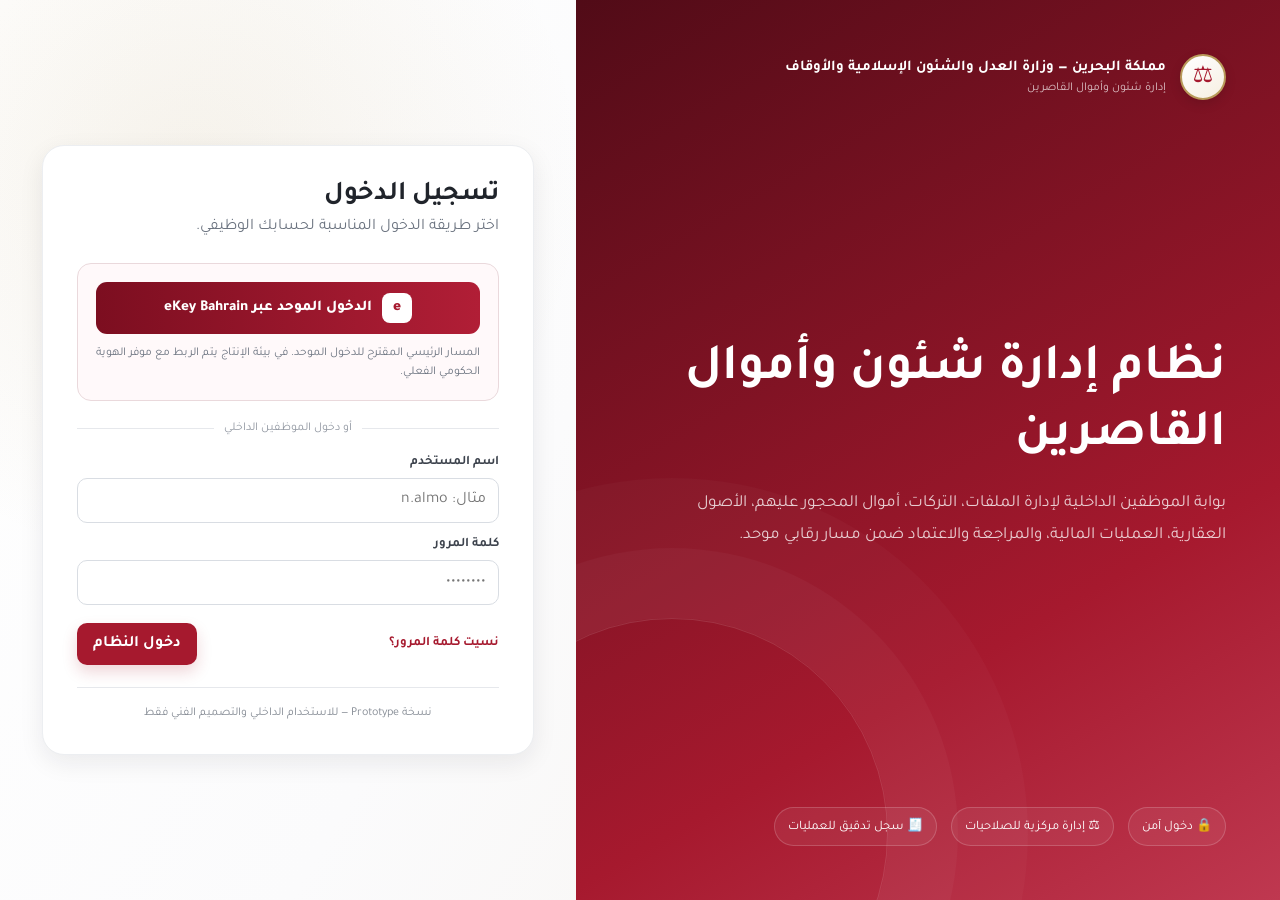
==== login.html @ f6e98ae0 "Add files via upload" ====
<!doctype html>
<html lang="ar" dir="rtl">
<head>
  <meta charset="utf-8" />
  <meta name="viewport" content="width=device-width,initial-scale=1" />
  <title>تسجيل الدخول | إدارة شئون وأموال القاصرين</title>
  <link rel="stylesheet" href="styles.css" />
</head>
<body>
  <main class="login-page">
    <section class="login-visual" aria-label="هوية النظام">
      <div class="login-brand">
        <div class="brand-mark" aria-label="موضع الشعار الرسمي"></div>
        <div class="brand-text">
          <strong>مملكة البحرين — وزارة العدل والشئون الإسلامية والأوقاف</strong>
          <span>إدارة شئون وأموال القاصرين</span>
        </div>
      </div>

      <div class="login-hero">
        <h1>نظام إدارة شئون وأموال القاصرين</h1>
        <p>بوابة الموظفين الداخلية لإدارة الملفات، التركات، أموال المحجور عليهم، الأصول العقارية، العمليات المالية، والمراجعة والاعتماد ضمن مسار رقابي موحد.</p>
      </div>

      <div class="login-meta">
        <span>🔒 دخول آمن</span>
        <span>⚖ إدارة مركزية للصلاحيات</span>
        <span>🧾 سجل تدقيق للعمليات</span>
      </div>
    </section>

    <section class="login-panel-wrap">
      <div class="login-panel">
        <h2>تسجيل الدخول</h2>
        <p>اختر طريقة الدخول المناسبة لحسابك الوظيفي.</p>

        <div class="ekey-box">
          <button id="ekeyBtn" class="ekey-btn" type="button">
            <span class="ekey-badge">e</span>
            الدخول الموحد عبر eKey Bahrain
          </button>
          <div class="helper">المسار الرئيسي المقترح للدخول الموحد. في بيئة الإنتاج يتم الربط مع موفر الهوية الحكومي الفعلي.</div>
        </div>

        <div class="divider">أو دخول الموظفين الداخلي</div>

        <form id="staffLogin" class="login-form">
          <div class="form-field">
            <label for="username">اسم المستخدم</label>
            <input id="username" autocomplete="username" placeholder="مثال: n.almo" />
          </div>
          <div class="form-field">
            <label for="password">كلمة المرور</label>
            <input id="password" type="password" autocomplete="current-password" placeholder="••••••••" />
          </div>
          <div class="login-actions">
            <a href="#" onclick="toast('سيتم ربط استعادة كلمة المرور لاحقًا'); return false;">نسيت كلمة المرور؟</a>
            <button class="btn btn-primary" type="submit">دخول النظام</button>
          </div>
        </form>

        <div class="login-footer">نسخة Prototype — للاستخدام الداخلي والتصميم الفني فقط</div>
      </div>
    </section>
  </main>
  <div id="toast" class="toast"></div>
  <script src="app.js"></script>
</body>
</html>
---- styles.css ----
@import url('https://fonts.googleapis.com/css2?family=Tajawal:wght@400;500;600;700;800&display=swap');

:root {
  --bh-maroon: #A6192E;
  --bh-maroon-dark: #6f1020;
  --bh-maroon-deeper: #510b17;
  --gold: #b89a5a;
  --gold-soft: #e8ddc3;
  --ink: #20242b;
  --muted: #6c7480;
  --line: #e6e8ec;
  --surface: #ffffff;
  --surface-soft: #f6f7f9;
  --surface-warm: #fbf9f5;
  --success: #2f7d53;
  --warning: #a16a10;
  --danger: #b52b3f;
  --info: #315f86;
  --sidebar-w: 282px;
  --sidebar-collapsed-w: 82px;
  --header-h: 72px;
  --shadow: 0 8px 24px rgba(28, 30, 35, 0.08);
  --radius: 14px;
}

* { box-sizing: border-box; }
html { scroll-behavior: smooth; }
body {
  margin: 0;
  font-family: 'Tajawal', system-ui, sans-serif;
  color: var(--ink);
  background: var(--surface-soft);
  direction: rtl;
}
button, input, select, textarea { font: inherit; }
a { color: inherit; text-decoration: none; }

/* Shared branding */
.brand-mark {
  width: 46px;
  height: 46px;
  border-radius: 50%;
  background: linear-gradient(145deg, #fff 0%, #f6efe2 100%);
  border: 2px solid var(--gold);
  display: grid;
  place-items: center;
  color: var(--bh-maroon);
  font-weight: 800;
  box-shadow: 0 4px 12px rgba(0,0,0,.12);
  flex: 0 0 auto;
}
.brand-mark::before { content: '⚖'; font-size: 23px; }
.brand-text strong { display:block; font-size: 15px; line-height:1.25; }
.brand-text span { display:block; font-size: 12px; color: var(--muted); margin-top: 3px; }

.btn {
  border: 0;
  min-height: 42px;
  padding: 0 16px;
  border-radius: 10px;
  cursor: pointer;
  display: inline-flex;
  align-items: center;
  justify-content: center;
  gap: 8px;
  transition: .2s ease;
  font-weight: 700;
}
.btn:hover { transform: translateY(-1px); }
.btn-primary { color:#fff; background: var(--bh-maroon); box-shadow: 0 7px 15px rgba(166,25,46,.18); }
.btn-primary:hover { background: var(--bh-maroon-dark); }
.btn-secondary { background:#fff; border:1px solid var(--line); color:var(--ink); }
.btn-ghost { background:transparent; color:var(--muted); }
.btn-gold { background: var(--gold); color:#fff; }

.form-field { display:flex; flex-direction:column; gap:7px; }
.form-field label { font-size:13px; color:#3d434d; font-weight:700; }
.form-field input,
.form-field select {
  height: 45px;
  border:1px solid #d9dde3;
  border-radius: 10px;
  padding: 0 12px;
  outline:none;
  background:#fff;
  transition:.2s;
}
.form-field input:focus,
.form-field select:focus { border-color: var(--bh-maroon); box-shadow: 0 0 0 3px rgba(166,25,46,.08); }

/* Login */
.login-page {
  min-height: 100vh;
  background:
    radial-gradient(circle at 15% 20%, rgba(184,154,90,.12), transparent 30%),
    linear-gradient(120deg, #fff 0%, #fbfbfc 45%, #f5f1ec 100%);
  display:grid;
  grid-template-columns: minmax(0, 1.1fr) minmax(360px, 0.9fr);
}
.login-visual {
  position:relative;
  padding: 54px;
  display:flex;
  flex-direction:column;
  justify-content:space-between;
  overflow:hidden;
  background: linear-gradient(150deg, var(--bh-maroon-deeper), var(--bh-maroon) 68%, #bf3850);
  color:#fff;
}
.login-visual::after {
  content:'';
  position:absolute;
  width:430px; height:430px; border:1px solid rgba(255,255,255,.12); border-radius:50%;
  left:-120px; bottom:-150px; box-shadow: 0 0 0 70px rgba(255,255,255,.03), 0 0 0 140px rgba(255,255,255,.025);
}
.login-brand { display:flex; gap:14px; align-items:center; z-index:1; }
.login-brand .brand-text span { color:rgba(255,255,255,.72); }
.login-hero { max-width:680px; z-index:1; }
.login-hero h1 { font-size: clamp(32px, 4vw, 54px); margin:0 0 16px; line-height:1.3; }
.login-hero p { color:rgba(255,255,255,.78); font-size:17px; line-height:1.9; max-width:590px; }
.login-meta { display:flex; gap:14px; flex-wrap:wrap; z-index:1; }
.login-meta span { border:1px solid rgba(255,255,255,.18); background:rgba(255,255,255,.06); border-radius:999px; padding:9px 13px; font-size:13px; }
.login-panel-wrap { display:grid; place-items:center; padding:42px; }
.login-panel { width:min(100%, 510px); background:#fff; border:1px solid #eceef1; box-shadow:var(--shadow); border-radius:22px; padding:34px; }
.login-panel h2 { margin:0 0 6px; font-size:27px; }
.login-panel > p { color:var(--muted); margin:0 0 26px; }
.ekey-box { border:1px solid #ead9dc; background:#fff9fa; border-radius:14px; padding:18px; margin-bottom:18px; }
.ekey-btn { width:100%; min-height:52px; font-size:15px; background:linear-gradient(90deg, #7c0e20, #b11e36); color:#fff; border:0; border-radius:11px; font-weight:800; cursor:pointer; display:flex; align-items:center; justify-content:center; gap:10px; }
.ekey-badge { width:30px; height:30px; border-radius:8px; background:#fff; color:var(--bh-maroon); display:grid; place-items:center; font-weight:900; }
.helper { color:var(--muted); font-size:12px; margin-top:10px; line-height:1.6; }
.divider { display:flex; align-items:center; gap:10px; color:#9298a2; font-size:12px; margin:20px 0; }
.divider::before,.divider::after { content:''; height:1px; background:var(--line); flex:1; }
.login-form { display:grid; gap:14px; }
.login-actions { display:flex; justify-content:space-between; align-items:center; gap:12px; margin-top:4px; }
.login-actions a { color:var(--bh-maroon); font-size:13px; font-weight:700; }
.login-footer { margin-top:22px; padding-top:18px; border-top:1px solid var(--line); color:#858b94; font-size:12px; text-align:center; }

/* App shell */
.app-shell { min-height:100vh; }
.app-header {
  position:fixed; inset:0 0 auto 0; height:var(--header-h); z-index:40;
  background:#fff; border-bottom:1px solid var(--line); display:flex; align-items:center; justify-content:space-between; padding:0 20px;
}
.header-section { display:flex; align-items:center; gap:14px; min-width:0; }
.header-brand { display:flex; align-items:center; gap:12px; min-width:0; }
.header-brand strong { font-size:15px; display:block; white-space:nowrap; overflow:hidden; text-overflow:ellipsis; }
.header-brand small { color:var(--muted); }
.icon-btn { width:42px; height:42px; border-radius:10px; border:1px solid var(--line); background:#fff; cursor:pointer; position:relative; }
.badge-dot { position:absolute; top:7px; left:7px; width:8px; height:8px; border-radius:50%; background:var(--bh-maroon); border:2px solid #fff; }
.user-chip { display:flex; align-items:center; gap:10px; padding:5px 9px 5px 12px; border:1px solid var(--line); border-radius:12px; }
.avatar { width:35px; height:35px; border-radius:10px; background:#f3e7e9; color:var(--bh-maroon); display:grid; place-items:center; font-weight:800; }
.user-chip strong { font-size:13px; display:block; }
.user-chip small { font-size:11px; color:var(--muted); }

.sidebar {
  position:fixed; top:var(--header-h); right:0; bottom:0; width:var(--sidebar-w); background:linear-gradient(180deg, #721020, #590b17); color:#fff; z-index:35; overflow:auto; transition:.25s ease;
}
.sidebar.collapsed { width:var(--sidebar-collapsed-w); }
.nav-section-title { padding:17px 18px 8px; font-size:11px; color:rgba(255,255,255,.55); }
.nav-tree { padding:8px; display:grid; gap:4px; }
.nav-item,
.nav-parent { width:100%; border:0; background:transparent; color:rgba(255,255,255,.82); border-radius:10px; min-height:44px; padding:0 12px; display:flex; align-items:center; gap:10px; cursor:pointer; text-align:right; }
.nav-item:hover,.nav-parent:hover,.nav-item.active { background:rgba(255,255,255,.10); color:#fff; }
.nav-icon { width:26px; text-align:center; flex:0 0 auto; }
.nav-label { flex:1; white-space:nowrap; }
.nav-caret { font-size:11px; opacity:.7; }
.nav-children { display:none; padding-right:18px; }
.nav-group.open .nav-children { display:grid; gap:3px; }
.nav-child { font-size:13px; min-height:39px; }
.sidebar.collapsed .nav-label,
.sidebar.collapsed .nav-caret,
.sidebar.collapsed .nav-section-title,
.sidebar.collapsed .nav-children { display:none !important; }
.sidebar.collapsed .nav-item,
.sidebar.collapsed .nav-parent { justify-content:center; padding:0; }

.main { margin-right:var(--sidebar-w); padding-top:var(--header-h); transition:.25s ease; min-height:100vh; }
.main.expanded { margin-right:var(--sidebar-collapsed-w); }
.breadcrumb-bar { height:52px; background:#fff; border-bottom:1px solid var(--line); display:flex; align-items:center; padding:0 24px; color:var(--muted); font-size:13px; gap:7px; }
.content { padding:22px; }
.page-heading { display:flex; justify-content:space-between; gap:18px; align-items:flex-start; margin-bottom:18px; }
.page-heading h1 { margin:0 0 5px; font-size:27px; }
.page-heading p { margin:0; color:var(--muted); }
.actions { display:flex; flex-wrap:wrap; gap:8px; }

.kpi-grid { display:grid; grid-template-columns:repeat(4, minmax(0, 1fr)); gap:14px; margin-bottom:18px; }
.kpi-card { background:#fff; border:1px solid var(--line); border-radius:var(--radius); padding:17px; box-shadow:0 2px 7px rgba(0,0,0,.025); position:relative; overflow:hidden; }
.kpi-card::before { content:''; position:absolute; top:0; right:0; width:5px; height:100%; background:var(--bh-maroon); }
.kpi-card.gold::before { background:var(--gold); }
.kpi-card.green::before { background:var(--success); }
.kpi-card.blue::before { background:var(--info); }
.kpi-top { display:flex; align-items:center; justify-content:space-between; gap:8px; }
.kpi-label { color:var(--muted); font-size:13px; font-weight:700; }
.kpi-icon { width:38px; height:38px; border-radius:10px; background:#f7ecee; display:grid; place-items:center; }
.kpi-value { font-size:31px; font-weight:800; margin:12px 0 4px; }
.kpi-foot { font-size:12px; color:var(--muted); }

.layout-grid { display:grid; grid-template-columns:minmax(0, 1.6fr) minmax(300px, .7fr); gap:16px; }
.region { background:#fff; border:1px solid var(--line); border-radius:var(--radius); overflow:hidden; box-shadow:0 2px 8px rgba(0,0,0,.025); }
.region-header { min-height:54px; padding:0 16px; display:flex; align-items:center; justify-content:space-between; gap:12px; border-bottom:1px solid var(--line); }
.region-header h2 { font-size:16px; margin:0; }
.region-body { padding:16px; }
.toolbar { display:flex; gap:8px; flex-wrap:wrap; }
.search { min-width:220px; height:39px; border:1px solid var(--line); border-radius:9px; padding:0 12px; }
.table-wrap { overflow:auto; }
table { width:100%; border-collapse:collapse; min-width:760px; }
th,td { padding:12px 10px; border-bottom:1px solid #eff0f2; text-align:right; font-size:13px; white-space:nowrap; }
th { background:#fafafa; color:#5f6670; font-size:12px; }
tr:hover td { background:#fffafb; }
.status { display:inline-flex; align-items:center; padding:5px 9px; border-radius:999px; font-size:11px; font-weight:700; }
.status.review { background:#fff1d6; color:#8a5b08; }
.status.active { background:#e9f6ef; color:#246541; }
.status.new { background:#eef3fa; color:#315f86; }
.status.closed { background:#f2f3f5; color:#686f79; }
.amount { font-weight:700; }

.activity-list { display:grid; gap:11px; }
.activity { display:grid; grid-template-columns:36px 1fr; gap:10px; align-items:start; padding-bottom:11px; border-bottom:1px solid #f0f1f2; }
.activity:last-child { border-bottom:0; }
.activity-icon { width:36px; height:36px; border-radius:10px; background:#f7ecee; color:var(--bh-maroon); display:grid; place-items:center; }
.activity strong { font-size:13px; display:block; margin-bottom:3px; }
.activity p { margin:0; color:var(--muted); font-size:12px; line-height:1.6; }

.tabs { display:flex; gap:6px; padding:0 0 14px; border-bottom:1px solid var(--line); overflow:auto; }
.tab-btn { border:0; background:transparent; padding:9px 13px; border-radius:9px; cursor:pointer; white-space:nowrap; color:var(--muted); font-weight:700; }
.tab-btn.active { background:#f7ecee; color:var(--bh-maroon); }
.tab-panel { display:none; padding-top:16px; }
.tab-panel.active { display:block; }
.placeholder-grid { display:grid; grid-template-columns:repeat(3,minmax(0,1fr)); gap:12px; }
.placeholder-card { min-height:110px; border:1px dashed #d8dbe0; border-radius:12px; padding:14px; background:#fcfcfd; }
.placeholder-card strong { display:block; margin-bottom:6px; }
.placeholder-card span { color:var(--muted); font-size:12px; }

.toast { position:fixed; left:24px; bottom:24px; background:#20242b; color:#fff; padding:12px 15px; border-radius:10px; box-shadow:var(--shadow); opacity:0; pointer-events:none; transform:translateY(10px); transition:.25s; z-index:99; font-size:13px; }
.toast.show { opacity:1; transform:translateY(0); }

@media (max-width: 1100px) {
  .kpi-grid { grid-template-columns:repeat(2,1fr); }
  .layout-grid { grid-template-columns:1fr; }
  .placeholder-grid { grid-template-columns:repeat(2,1fr); }
}
@media (max-width: 820px) {
  .login-page { grid-template-columns:1fr; }
  .login-visual { min-height:320px; padding:34px 24px; }
  .login-panel-wrap { padding:22px; }
  .sidebar { transform:translateX(100%); width:min(86vw, 300px); }
  .sidebar.mobile-open { transform:translateX(0); }
  .sidebar.collapsed { width:min(86vw, 300px); }
  .sidebar.collapsed .nav-label,.sidebar.collapsed .nav-caret,.sidebar.collapsed .nav-section-title { display:block !important; }
  .main,.main.expanded { margin-right:0; }
  .header-brand small,.user-chip div { display:none; }
  .content { padding:16px; }
  .page-heading { flex-direction:column; }
}
@media (max-width: 560px) {
  .kpi-grid { grid-template-columns:1fr; }
  .placeholder-grid { grid-template-columns:1fr; }
  .login-panel { padding:24px 18px; }
  .login-visual { min-height:280px; }
  .login-hero p { font-size:14px; }
  .app-header { padding:0 10px; }
  .header-brand strong { max-width:170px; }
  .breadcrumb-bar { padding:0 14px; overflow:auto; white-space:nowrap; }
}

/* Wizard & case detail prototype */
.modal-shell{position:fixed;inset:0;background:rgba(21,24,29,.5);z-index:120;display:none;align-items:center;justify-content:center;padding:18px;backdrop-filter:blur(3px)}
.modal-shell.open{display:flex}.modal-card{background:#fff;border-radius:18px;box-shadow:0 24px 70px rgba(0,0,0,.22);width:min(1180px,96vw);max-height:94vh;overflow:auto;border:1px solid #e5e7ea}.wizard-card{width:min(1050px,96vw)}
.modal-header{position:sticky;top:0;z-index:4;background:#fff;display:flex;justify-content:space-between;align-items:flex-start;gap:16px;padding:18px 22px;border-bottom:1px solid var(--line)}.modal-header h2{margin:3px 0 0;font-size:23px}.eyebrow{font-size:11px;font-weight:800;color:var(--bh-maroon);letter-spacing:.04em}.case-head{align-items:center}.case-meta{font-size:12px;color:var(--muted);margin-top:5px}
.wizard-steps{display:grid;grid-template-columns:repeat(5,1fr);gap:8px;padding:16px 22px;background:#fafafb;border-bottom:1px solid var(--line)}.wizard-step{border:0;background:transparent;color:#858b94;display:flex;align-items:center;gap:7px;justify-content:center;font-weight:700;cursor:pointer;padding:9px;border-radius:10px}.wizard-step span{width:25px;height:25px;border-radius:50%;display:grid;place-items:center;background:#e8eaed;font-size:11px}.wizard-step.active{color:var(--bh-maroon);background:#f8ecee}.wizard-step.active span,.wizard-step.done span{background:var(--bh-maroon);color:#fff}.wizard-step.done{color:#333}
.wizard-body{padding:22px}.wizard-panel{display:none}.wizard-panel.active{display:block}.section-title{margin-bottom:18px}.section-title h3{margin:0 0 4px}.section-title p{margin:0;color:var(--muted);font-size:13px}.form-grid{display:grid;grid-template-columns:repeat(2,minmax(0,1fr));gap:14px}.span-2{grid-column:span 2}.form-field textarea{min-height:88px;border:1px solid #d9dde3;border-radius:10px;padding:10px 12px;resize:vertical;font-family:inherit}.repeat-card{background:#fafafb;border:1px solid var(--line);padding:16px;border-radius:12px;margin-bottom:12px}.mini-list{display:grid;gap:8px;margin-top:12px}.mini-list>div{border:1px solid var(--line);border-radius:10px;padding:12px;background:#fff;display:flex;justify-content:space-between;gap:10px}.mini-list span{font-size:12px;color:var(--muted)}.asset-choice{display:grid;grid-template-columns:repeat(3,1fr);gap:10px}.asset-choice button{min-height:76px;border:1px solid var(--line);background:#fff;border-radius:12px;cursor:pointer;font-weight:700;font-family:inherit}.asset-choice button:hover{border-color:var(--bh-maroon);background:#fff8f9}.check-grid{display:grid;grid-template-columns:repeat(3,1fr);gap:10px}.check-grid label{padding:13px;border:1px solid var(--line);border-radius:10px;background:#fafafb}.top-gap{margin-top:18px}.review-grid{display:grid;grid-template-columns:repeat(4,1fr);gap:12px}.review-grid>div{padding:14px;background:#fafafb;border:1px solid var(--line);border-radius:12px}.review-grid span{display:block;color:var(--muted);font-size:11px;margin-bottom:5px}.notice-box{margin-top:16px;padding:14px;border-radius:10px;background:#fff7e7;border:1px solid #f0d8a7;color:#6f531d}.wizard-footer{position:sticky;bottom:0;background:#fff;border-top:1px solid var(--line);padding:14px 22px;display:flex;justify-content:space-between;z-index:4}.footer-actions{display:flex;gap:8px}.hidden{display:none!important}
.case-card{width:min(1280px,97vw)}.case-summary{display:grid;grid-template-columns:repeat(5,1fr);gap:10px;padding:16px 22px;background:#fafafb;border-bottom:1px solid var(--line)}.summary-item{background:#fff;border:1px solid var(--line);border-radius:11px;padding:12px}.summary-item span{font-size:11px;color:var(--muted);display:block}.summary-item strong{display:block;margin-top:5px}.case-tabs{padding:18px 22px 24px}.detail-grid{display:grid;grid-template-columns:repeat(3,1fr);gap:12px}.detail-card{border:1px solid var(--line);border-radius:12px;padding:15px;background:#fff}.detail-card h4{margin:0 0 11px;color:var(--bh-maroon)}.data-list{display:grid;gap:9px}.data-row{display:flex;justify-content:space-between;gap:15px;border-bottom:1px dashed #e5e7ea;padding-bottom:7px}.data-row:last-child{border:0}.data-row span{color:var(--muted);font-size:12px}.data-row strong{font-size:12px;text-align:left}.detail-table{width:100%;min-width:0}.detail-table th,.detail-table td{white-space:normal}.sticky-tabs{background:#fff;position:sticky;top:78px;z-index:3;padding-top:5px}.clickable-row{cursor:pointer}
@media(max-width:850px){.wizard-steps{grid-template-columns:1fr 1fr}.wizard-step{justify-content:flex-start}.form-grid,.detail-grid{grid-template-columns:1fr}.span-2{grid-column:auto}.asset-choice,.check-grid,.review-grid,.case-summary{grid-template-columns:repeat(2,1fr)}}
@media(max-width:520px){.asset-choice,.check-grid,.review-grid,.case-summary{grid-template-columns:1fr}.modal-shell{padding:0}.modal-card{width:100vw;max-height:100vh;border-radius:0}.wizard-footer{flex-direction:column;gap:8px}.footer-actions{justify-content:space-between}}
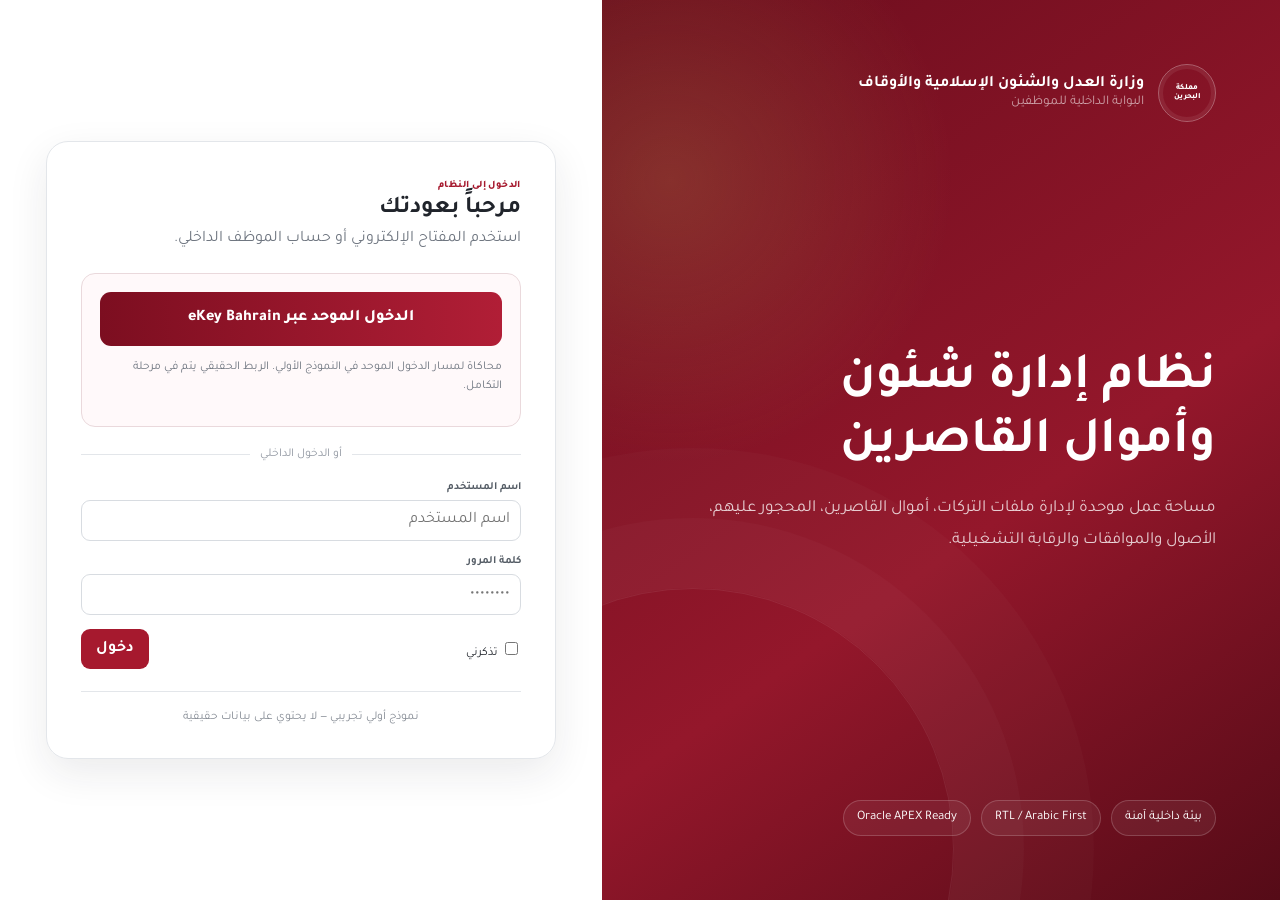
==== commit 75e395b2: "Add files via upload" ====
--- a/login.html
+++ b/login.html
@@ -1,69 +1,30 @@
 <!doctype html>
 <html lang="ar" dir="rtl">
 <head>
-  <meta charset="utf-8" />
-  <meta name="viewport" content="width=device-width,initial-scale=1" />
+  <meta charset="utf-8"><meta name="viewport" content="width=device-width,initial-scale=1">
   <title>تسجيل الدخول | إدارة شئون وأموال القاصرين</title>
-  <link rel="stylesheet" href="styles.css" />
+  <link rel="preconnect" href="https://fonts.googleapis.com"><link rel="preconnect" href="https://fonts.gstatic.com" crossorigin><link href="https://fonts.googleapis.com/css2?family=Tajawal:wght@400;500;600;700;800&display=swap" rel="stylesheet"><link rel="stylesheet" href="styles.css">
 </head>
 <body>
-  <main class="login-page">
-    <section class="login-visual" aria-label="هوية النظام">
-      <div class="login-brand">
-        <div class="brand-mark" aria-label="موضع الشعار الرسمي"></div>
-        <div class="brand-text">
-          <strong>مملكة البحرين — وزارة العدل والشئون الإسلامية والأوقاف</strong>
-          <span>إدارة شئون وأموال القاصرين</span>
-        </div>
-      </div>
-
-      <div class="login-hero">
-        <h1>نظام إدارة شئون وأموال القاصرين</h1>
-        <p>بوابة الموظفين الداخلية لإدارة الملفات، التركات، أموال المحجور عليهم، الأصول العقارية، العمليات المالية، والمراجعة والاعتماد ضمن مسار رقابي موحد.</p>
-      </div>
-
-      <div class="login-meta">
-        <span>🔒 دخول آمن</span>
-        <span>⚖ إدارة مركزية للصلاحيات</span>
-        <span>🧾 سجل تدقيق للعمليات</span>
-      </div>
-    </section>
-
-    <section class="login-panel-wrap">
-      <div class="login-panel">
-        <h2>تسجيل الدخول</h2>
-        <p>اختر طريقة الدخول المناسبة لحسابك الوظيفي.</p>
-
-        <div class="ekey-box">
-          <button id="ekeyBtn" class="ekey-btn" type="button">
-            <span class="ekey-badge">e</span>
-            الدخول الموحد عبر eKey Bahrain
-          </button>
-          <div class="helper">المسار الرئيسي المقترح للدخول الموحد. في بيئة الإنتاج يتم الربط مع موفر الهوية الحكومي الفعلي.</div>
-        </div>
-
-        <div class="divider">أو دخول الموظفين الداخلي</div>
-
-        <form id="staffLogin" class="login-form">
-          <div class="form-field">
-            <label for="username">اسم المستخدم</label>
-            <input id="username" autocomplete="username" placeholder="مثال: n.almo" />
-          </div>
-          <div class="form-field">
-            <label for="password">كلمة المرور</label>
-            <input id="password" type="password" autocomplete="current-password" placeholder="••••••••" />
-          </div>
-          <div class="login-actions">
-            <a href="#" onclick="toast('سيتم ربط استعادة كلمة المرور لاحقًا'); return false;">نسيت كلمة المرور؟</a>
-            <button class="btn btn-primary" type="submit">دخول النظام</button>
-          </div>
-        </form>
-
-        <div class="login-footer">نسخة Prototype — للاستخدام الداخلي والتصميم الفني فقط</div>
-      </div>
-    </section>
-  </main>
-  <div id="toast" class="toast"></div>
-  <script src="app.js"></script>
-</body>
-</html>
+<main class="login-page">
+  <section class="login-visual">
+    <div class="login-brand"><div class="brand-seal large"><span>مملكة<br>البحرين</span></div><div><strong>وزارة العدل والشئون الإسلامية والأوقاف</strong><small style="display:block;color:rgba(255,255,255,.6)">البوابة الداخلية للموظفين</small></div></div>
+    <div class="login-hero"><h1>نظام إدارة شئون<br>وأموال القاصرين</h1><p>مساحة عمل موحدة لإدارة ملفات التركات، أموال القاصرين، المحجور عليهم، الأصول والموافقات والرقابة التشغيلية.</p></div>
+    <div class="login-meta"><span>بيئة داخلية آمنة</span><span>RTL / Arabic First</span><span>Oracle APEX Ready</span></div>
+  </section>
+  <section class="login-panel-wrap">
+    <div class="login-panel">
+      <span class="eyebrow">الدخول إلى النظام</span><h2>مرحباً بعودتك</h2><p>استخدم المفتاح الإلكتروني أو حساب الموظف الداخلي.</p>
+      <div class="ekey-box"><button id="ekeyBtn" class="ekey-btn">الدخول الموحد عبر eKey Bahrain</button><p class="helper">محاكاة لمسار الدخول الموحد في النموذج الأولي. الربط الحقيقي يتم في مرحلة التكامل.</p></div>
+      <div class="divider">أو الدخول الداخلي</div>
+      <form id="staffLogin" class="login-form">
+        <label class="form-field"><span>اسم المستخدم</span><input id="username" type="text" placeholder="اسم المستخدم" required></label>
+        <label class="form-field"><span>كلمة المرور</span><input id="password" type="password" placeholder="••••••••" required></label>
+        <div class="login-actions"><label style="font-size:12px"><input type="checkbox"> تذكرني</label><button class="btn btn-primary" type="submit">دخول</button></div>
+      </form>
+      <div class="login-footer">نموذج أولي تجريبي — لا يحتوي على بيانات حقيقية</div>
+    </div>
+  </section>
+</main>
+<div id="toast" class="toast"></div><script src="app.js"></script>
+</body></html>
--- a/styles.css
+++ b/styles.css
@@ -1,274 +1,41 @@
-@import url('https://fonts.googleapis.com/css2?family=Tajawal:wght@400;500;600;700;800&display=swap');
-
-:root {
-  --bh-maroon: #A6192E;
-  --bh-maroon-dark: #6f1020;
-  --bh-maroon-deeper: #510b17;
-  --gold: #b89a5a;
-  --gold-soft: #e8ddc3;
-  --ink: #20242b;
-  --muted: #6c7480;
-  --line: #e6e8ec;
-  --surface: #ffffff;
-  --surface-soft: #f6f7f9;
-  --surface-warm: #fbf9f5;
-  --success: #2f7d53;
-  --warning: #a16a10;
-  --danger: #b52b3f;
-  --info: #315f86;
-  --sidebar-w: 282px;
-  --sidebar-collapsed-w: 82px;
-  --header-h: 72px;
-  --shadow: 0 8px 24px rgba(28, 30, 35, 0.08);
-  --radius: 14px;
+:root{
+  --bh-maroon:#A6192E;--bh-dark:#741020;--bh-deep:#550b17;--gold:#B99650;--gold-soft:#f5efe2;
+  --bg:#f5f6f8;--surface:#fff;--surface-2:#fafafb;--text:#20242b;--muted:#6f7680;--line:#e3e6ea;
+  --success:#2d7d55;--success-soft:#e9f6ef;--warning:#a46b12;--warning-soft:#fff3dc;--danger:#b33644;--danger-soft:#fdecef;
+  --info:#356f9d;--info-soft:#edf4fa;--shadow:0 14px 40px rgba(31,36,43,.09);--radius:14px;
+  --header-h:72px;--sidebar-w:270px;--sidebar-collapsed-w:74px;
 }
-
-* { box-sizing: border-box; }
-html { scroll-behavior: smooth; }
-body {
-  margin: 0;
-  font-family: 'Tajawal', system-ui, sans-serif;
-  color: var(--ink);
-  background: var(--surface-soft);
-  direction: rtl;
-}
-button, input, select, textarea { font: inherit; }
-a { color: inherit; text-decoration: none; }
-
-/* Shared branding */
-.brand-mark {
-  width: 46px;
-  height: 46px;
-  border-radius: 50%;
-  background: linear-gradient(145deg, #fff 0%, #f6efe2 100%);
-  border: 2px solid var(--gold);
-  display: grid;
-  place-items: center;
-  color: var(--bh-maroon);
-  font-weight: 800;
-  box-shadow: 0 4px 12px rgba(0,0,0,.12);
-  flex: 0 0 auto;
-}
-.brand-mark::before { content: '⚖'; font-size: 23px; }
-.brand-text strong { display:block; font-size: 15px; line-height:1.25; }
-.brand-text span { display:block; font-size: 12px; color: var(--muted); margin-top: 3px; }
-
-.btn {
-  border: 0;
-  min-height: 42px;
-  padding: 0 16px;
-  border-radius: 10px;
-  cursor: pointer;
-  display: inline-flex;
-  align-items: center;
-  justify-content: center;
-  gap: 8px;
-  transition: .2s ease;
-  font-weight: 700;
-}
-.btn:hover { transform: translateY(-1px); }
-.btn-primary { color:#fff; background: var(--bh-maroon); box-shadow: 0 7px 15px rgba(166,25,46,.18); }
-.btn-primary:hover { background: var(--bh-maroon-dark); }
-.btn-secondary { background:#fff; border:1px solid var(--line); color:var(--ink); }
-.btn-ghost { background:transparent; color:var(--muted); }
-.btn-gold { background: var(--gold); color:#fff; }
-
-.form-field { display:flex; flex-direction:column; gap:7px; }
-.form-field label { font-size:13px; color:#3d434d; font-weight:700; }
-.form-field input,
-.form-field select {
-  height: 45px;
-  border:1px solid #d9dde3;
-  border-radius: 10px;
-  padding: 0 12px;
-  outline:none;
-  background:#fff;
-  transition:.2s;
-}
-.form-field input:focus,
-.form-field select:focus { border-color: var(--bh-maroon); box-shadow: 0 0 0 3px rgba(166,25,46,.08); }
+*{box-sizing:border-box}html{scroll-behavior:smooth}body{margin:0;font-family:'Tajawal',Arial,sans-serif;background:var(--bg);color:var(--text)}button,input,select,textarea{font:inherit}button{color:inherit}a{text-decoration:none;color:inherit}.hidden{display:none!important}.full{width:100%}
 
 /* Login */
-.login-page {
-  min-height: 100vh;
-  background:
-    radial-gradient(circle at 15% 20%, rgba(184,154,90,.12), transparent 30%),
-    linear-gradient(120deg, #fff 0%, #fbfbfc 45%, #f5f1ec 100%);
-  display:grid;
-  grid-template-columns: minmax(0, 1.1fr) minmax(360px, 0.9fr);
-}
-.login-visual {
-  position:relative;
-  padding: 54px;
-  display:flex;
-  flex-direction:column;
-  justify-content:space-between;
-  overflow:hidden;
-  background: linear-gradient(150deg, var(--bh-maroon-deeper), var(--bh-maroon) 68%, #bf3850);
-  color:#fff;
-}
-.login-visual::after {
-  content:'';
-  position:absolute;
-  width:430px; height:430px; border:1px solid rgba(255,255,255,.12); border-radius:50%;
-  left:-120px; bottom:-150px; box-shadow: 0 0 0 70px rgba(255,255,255,.03), 0 0 0 140px rgba(255,255,255,.025);
-}
-.login-brand { display:flex; gap:14px; align-items:center; z-index:1; }
-.login-brand .brand-text span { color:rgba(255,255,255,.72); }
-.login-hero { max-width:680px; z-index:1; }
-.login-hero h1 { font-size: clamp(32px, 4vw, 54px); margin:0 0 16px; line-height:1.3; }
-.login-hero p { color:rgba(255,255,255,.78); font-size:17px; line-height:1.9; max-width:590px; }
-.login-meta { display:flex; gap:14px; flex-wrap:wrap; z-index:1; }
-.login-meta span { border:1px solid rgba(255,255,255,.18); background:rgba(255,255,255,.06); border-radius:999px; padding:9px 13px; font-size:13px; }
-.login-panel-wrap { display:grid; place-items:center; padding:42px; }
-.login-panel { width:min(100%, 510px); background:#fff; border:1px solid #eceef1; box-shadow:var(--shadow); border-radius:22px; padding:34px; }
-.login-panel h2 { margin:0 0 6px; font-size:27px; }
-.login-panel > p { color:var(--muted); margin:0 0 26px; }
-.ekey-box { border:1px solid #ead9dc; background:#fff9fa; border-radius:14px; padding:18px; margin-bottom:18px; }
-.ekey-btn { width:100%; min-height:52px; font-size:15px; background:linear-gradient(90deg, #7c0e20, #b11e36); color:#fff; border:0; border-radius:11px; font-weight:800; cursor:pointer; display:flex; align-items:center; justify-content:center; gap:10px; }
-.ekey-badge { width:30px; height:30px; border-radius:8px; background:#fff; color:var(--bh-maroon); display:grid; place-items:center; font-weight:900; }
-.helper { color:var(--muted); font-size:12px; margin-top:10px; line-height:1.6; }
-.divider { display:flex; align-items:center; gap:10px; color:#9298a2; font-size:12px; margin:20px 0; }
-.divider::before,.divider::after { content:''; height:1px; background:var(--line); flex:1; }
-.login-form { display:grid; gap:14px; }
-.login-actions { display:flex; justify-content:space-between; align-items:center; gap:12px; margin-top:4px; }
-.login-actions a { color:var(--bh-maroon); font-size:13px; font-weight:700; }
-.login-footer { margin-top:22px; padding-top:18px; border-top:1px solid var(--line); color:#858b94; font-size:12px; text-align:center; }
+.login-page{min-height:100vh;display:grid;grid-template-columns:1.06fr .94fr;background:#fff}.login-visual{position:relative;padding:64px;display:flex;flex-direction:column;justify-content:space-between;color:#fff;overflow:hidden;background:radial-gradient(circle at 10% 20%,rgba(185,150,80,.24),transparent 30%),linear-gradient(145deg,#6b0d1d,#94172b 58%,#550b17)}.login-visual:after{content:'';position:absolute;width:520px;height:520px;border:1px solid rgba(255,255,255,.08);border-radius:50%;left:-170px;bottom:-210px;box-shadow:0 0 0 70px rgba(255,255,255,.025),0 0 0 140px rgba(255,255,255,.02)}.login-brand,.login-hero,.login-meta{position:relative;z-index:1}.login-brand{display:flex;align-items:center;gap:14px}.login-hero h1{font-size:clamp(34px,4vw,56px);line-height:1.25;margin:0 0 16px}.login-hero p{max-width:620px;line-height:1.9;color:rgba(255,255,255,.78);font-size:17px}.login-meta{display:flex;gap:10px;flex-wrap:wrap}.login-meta span{padding:9px 13px;border:1px solid rgba(255,255,255,.18);border-radius:999px;background:rgba(255,255,255,.06);font-size:13px}.login-panel-wrap{display:grid;place-items:center;padding:42px}.login-panel{width:min(510px,100%);border:1px solid var(--line);border-radius:22px;padding:34px;box-shadow:var(--shadow)}.login-panel h2{margin:0 0 6px}.login-panel>p{color:var(--muted);margin:0 0 24px}.ekey-box{border:1px solid #ead9dc;background:#fff9fa;border-radius:14px;padding:18px}.ekey-btn{width:100%;min-height:54px;border:0;border-radius:11px;background:linear-gradient(90deg,#7c0e20,#b11e36);color:#fff;font-weight:800;cursor:pointer}.helper{font-size:12px;color:var(--muted);line-height:1.6}.divider{display:flex;align-items:center;gap:10px;color:#9298a2;font-size:12px;margin:20px 0}.divider:before,.divider:after{content:'';height:1px;background:var(--line);flex:1}.login-form{display:grid;gap:14px}.login-actions{display:flex;justify-content:space-between;align-items:center}.login-footer{margin-top:22px;padding-top:18px;border-top:1px solid var(--line);text-align:center;color:#858b94;font-size:12px}
 
-/* App shell */
-.app-shell { min-height:100vh; }
-.app-header {
-  position:fixed; inset:0 0 auto 0; height:var(--header-h); z-index:40;
-  background:#fff; border-bottom:1px solid var(--line); display:flex; align-items:center; justify-content:space-between; padding:0 20px;
-}
-.header-section { display:flex; align-items:center; gap:14px; min-width:0; }
-.header-brand { display:flex; align-items:center; gap:12px; min-width:0; }
-.header-brand strong { font-size:15px; display:block; white-space:nowrap; overflow:hidden; text-overflow:ellipsis; }
-.header-brand small { color:var(--muted); }
-.icon-btn { width:42px; height:42px; border-radius:10px; border:1px solid var(--line); background:#fff; cursor:pointer; position:relative; }
-.badge-dot { position:absolute; top:7px; left:7px; width:8px; height:8px; border-radius:50%; background:var(--bh-maroon); border:2px solid #fff; }
-.user-chip { display:flex; align-items:center; gap:10px; padding:5px 9px 5px 12px; border:1px solid var(--line); border-radius:12px; }
-.avatar { width:35px; height:35px; border-radius:10px; background:#f3e7e9; color:var(--bh-maroon); display:grid; place-items:center; font-weight:800; }
-.user-chip strong { font-size:13px; display:block; }
-.user-chip small { font-size:11px; color:var(--muted); }
+/* Brand + shell */
+.brand-seal{width:46px;height:46px;border:1px solid rgba(166,25,46,.25);border-radius:50%;display:grid;place-items:center;background:linear-gradient(135deg,#fff,#f8edef);color:var(--bh-maroon);font-size:8px;text-align:center;font-weight:800;line-height:1.15;box-shadow:inset 0 0 0 4px #fff}.brand-seal.large{width:58px;height:58px;color:#fff;background:transparent;border-color:rgba(255,255,255,.32);box-shadow:inset 0 0 0 4px rgba(255,255,255,.07)}
+.app-header{position:fixed;inset:0 0 auto 0;height:var(--header-h);z-index:50;background:#fff;border-bottom:1px solid var(--line);display:flex;align-items:center;justify-content:space-between;padding:0 20px}.header-section,.header-tools,.header-brand,.user-chip{display:flex;align-items:center}.header-section{gap:14px}.header-brand{gap:12px}.brand-copy strong{display:block;font-size:15px}.brand-copy small{color:var(--muted);font-size:11px}.header-tools{gap:10px}.icon-btn{width:42px;height:42px;border-radius:10px;border:1px solid var(--line);background:#fff;cursor:pointer;display:grid;place-items:center}.icon-btn:hover{background:#fafafa}.icon-btn.inverse{background:rgba(255,255,255,.1);border-color:rgba(255,255,255,.18);color:#fff}.global-search-wrap{height:42px;width:min(370px,28vw);display:flex;align-items:center;gap:8px;border:1px solid var(--line);background:#fafafb;border-radius:10px;padding:0 10px;color:var(--muted)}.global-search-wrap input{border:0;outline:0;background:transparent;min-width:0;flex:1}.global-search-wrap kbd{border:1px solid #d9dde2;background:#fff;border-radius:6px;padding:2px 6px;font-size:10px;color:#878d96}.notification-button{position:relative}.count-badge{position:absolute;top:-5px;left:-5px;min-width:20px;height:20px;padding:0 5px;border-radius:999px;background:var(--bh-maroon);color:#fff;border:2px solid #fff;font-size:10px;display:grid;place-items:center}.user-chip{gap:9px;padding:5px 9px;border:1px solid var(--line);border-radius:11px}.avatar{width:34px;height:34px;border-radius:9px;background:#f5e9eb;color:var(--bh-maroon);display:grid;place-items:center;font-weight:800}.user-chip strong{display:block;font-size:12px}.user-chip small{display:block;font-size:10px;color:var(--muted)}.chev{color:#8e949c}
+.sidebar{position:fixed;top:var(--header-h);right:0;bottom:0;width:var(--sidebar-w);z-index:40;overflow:auto;background:linear-gradient(180deg,#741020,#570b17 70%,#480812);color:#fff;transition:.25s ease}.sidebar.collapsed{width:var(--sidebar-collapsed-w)}.nav-tree{padding:10px;display:grid;gap:4px}.nav-section-title{font-size:10px;color:rgba(255,255,255,.47);padding:15px 11px 7px}.nav-item,.nav-parent{width:100%;min-height:43px;border:0;border-radius:10px;background:transparent;color:rgba(255,255,255,.82);display:flex;align-items:center;gap:10px;padding:0 11px;cursor:pointer;text-align:right}.nav-item:hover,.nav-parent:hover,.nav-item.active{background:rgba(255,255,255,.10);color:#fff}.nav-icon{width:26px;text-align:center;font-size:17px;flex:0 0 auto}.nav-label{flex:1;white-space:nowrap}.nav-caret{font-size:11px}.nav-count{background:rgba(255,255,255,.11);padding:2px 7px;border-radius:999px;font-size:10px}.nav-children{display:none;padding-right:18px}.nav-group.open .nav-children{display:grid;gap:2px}.nav-child{min-height:37px;font-size:12px}.dot{width:5px;height:5px;border-radius:50%;background:currentColor;opacity:.65}.sidebar.collapsed .nav-label,.sidebar.collapsed .nav-caret,.sidebar.collapsed .nav-section-title,.sidebar.collapsed .nav-count,.sidebar.collapsed .nav-children{display:none!important}.sidebar.collapsed .nav-item,.sidebar.collapsed .nav-parent{justify-content:center;padding:0}.main{margin-right:var(--sidebar-w);padding-top:var(--header-h);transition:.25s ease;min-height:100vh}.main.expanded{margin-right:var(--sidebar-collapsed-w)}.breadcrumb-bar{height:50px;padding:0 24px;background:#fff;border-bottom:1px solid var(--line);display:flex;align-items:center;justify-content:space-between;color:var(--muted);font-size:12px}.breadcrumb-bar>div{display:flex;align-items:center;gap:7px}.working-date{font-size:11px}.content{padding:22px;max-width:1800px;margin:auto}.page-heading{display:flex;justify-content:space-between;align-items:flex-start;gap:20px;margin-bottom:18px}.page-heading h1{font-size:27px;margin:2px 0 5px}.page-heading p{margin:0;color:var(--muted)}.eyebrow{font-size:10px;letter-spacing:.04em;color:var(--bh-maroon);font-weight:800}.actions,.toolbar,.footer-actions{display:flex;align-items:center;gap:8px;flex-wrap:wrap}
+.btn{min-height:40px;border-radius:9px;border:1px solid transparent;padding:0 14px;display:inline-flex;align-items:center;justify-content:center;gap:6px;font-weight:700;cursor:pointer}.btn-primary{background:var(--bh-maroon);color:#fff}.btn-primary:hover{background:#8c1427}.btn-secondary{background:#fff;border-color:#d9dde2;color:#333}.btn-secondary:hover{border-color:#b8bdc5;background:#fafafa}.btn-ghost{background:transparent;border-color:transparent;color:var(--muted)}.btn.light{background:rgba(255,255,255,.1);border-color:rgba(255,255,255,.2);color:#fff}.text-btn{border:0;background:transparent;color:var(--bh-maroon);font-weight:700;cursor:pointer;font-size:12px}
 
-.sidebar {
-  position:fixed; top:var(--header-h); right:0; bottom:0; width:var(--sidebar-w); background:linear-gradient(180deg, #721020, #590b17); color:#fff; z-index:35; overflow:auto; transition:.25s ease;
-}
-.sidebar.collapsed { width:var(--sidebar-collapsed-w); }
-.nav-section-title { padding:17px 18px 8px; font-size:11px; color:rgba(255,255,255,.55); }
-.nav-tree { padding:8px; display:grid; gap:4px; }
-.nav-item,
-.nav-parent { width:100%; border:0; background:transparent; color:rgba(255,255,255,.82); border-radius:10px; min-height:44px; padding:0 12px; display:flex; align-items:center; gap:10px; cursor:pointer; text-align:right; }
-.nav-item:hover,.nav-parent:hover,.nav-item.active { background:rgba(255,255,255,.10); color:#fff; }
-.nav-icon { width:26px; text-align:center; flex:0 0 auto; }
-.nav-label { flex:1; white-space:nowrap; }
-.nav-caret { font-size:11px; opacity:.7; }
-.nav-children { display:none; padding-right:18px; }
-.nav-group.open .nav-children { display:grid; gap:3px; }
-.nav-child { font-size:13px; min-height:39px; }
-.sidebar.collapsed .nav-label,
-.sidebar.collapsed .nav-caret,
-.sidebar.collapsed .nav-section-title,
-.sidebar.collapsed .nav-children { display:none !important; }
-.sidebar.collapsed .nav-item,
-.sidebar.collapsed .nav-parent { justify-content:center; padding:0; }
+/* Dashboard */
+.kpi-grid{display:grid;grid-template-columns:repeat(5,minmax(0,1fr));gap:12px;margin-bottom:16px}.kpi-card{position:relative;background:#fff;border:1px solid var(--line);border-radius:var(--radius);padding:16px;overflow:hidden;cursor:pointer;transition:.18s}.kpi-card:hover{transform:translateY(-2px);box-shadow:0 7px 20px rgba(31,36,43,.06)}.kpi-card:before{content:'';position:absolute;right:0;top:0;bottom:0;width:4px;background:var(--bh-maroon)}.kpi-card.gold:before{background:var(--gold)}.kpi-card.green:before{background:var(--success)}.kpi-card.blue:before{background:var(--info)}.kpi-card.slate:before{background:#65717e}.kpi-top{display:flex;justify-content:space-between;align-items:center;color:var(--muted);font-size:12px;font-weight:700}.kpi-symbol{width:34px;height:34px;border-radius:9px;background:#f7ecee;display:grid;place-items:center;color:var(--bh-maroon);font-size:11px}.gold .kpi-symbol{background:var(--gold-soft);color:#84631e}.green .kpi-symbol{background:var(--success-soft);color:var(--success)}.blue .kpi-symbol{background:var(--info-soft);color:var(--info)}.slate .kpi-symbol{background:#edf0f3;color:#65717e}.kpi-value{font-size:30px;font-weight:800;margin:11px 0 3px}.kpi-value.compact{font-size:21px}.kpi-foot{font-size:11px;color:var(--muted)}.dashboard-grid{display:grid;grid-template-columns:1.2fr .8fr;gap:14px;margin-bottom:16px}.region{background:#fff;border:1px solid var(--line);border-radius:var(--radius);overflow:hidden;box-shadow:0 2px 9px rgba(31,36,43,.025)}.region-header{min-height:58px;border-bottom:1px solid var(--line);display:flex;align-items:center;justify-content:space-between;padding:10px 16px;gap:12px}.region-header h2{font-size:15px;margin:0 0 2px}.region-header p{font-size:11px;margin:0;color:var(--muted)}.distribution-list{padding:13px 16px 16px;display:grid;gap:12px}.distribution-row{display:grid;grid-template-columns:110px 1fr 45px;align-items:center;gap:10px;font-size:12px}.distribution-row strong{font-size:12px}.bar-track{height:8px;background:#f0f1f3;border-radius:999px;overflow:hidden}.bar-fill{height:100%;border-radius:999px;background:var(--bh-maroon)}.bar-fill.minor{background:var(--gold)}.bar-fill.interdicted{background:#62788d}.distribution-value{text-align:left;color:var(--muted)}.priority-list{padding:8px}.priority-item{width:100%;border:0;background:#fff;padding:12px 10px;display:grid;grid-template-columns:38px 1fr 18px;gap:10px;align-items:center;text-align:right;border-bottom:1px solid #f0f1f2;cursor:pointer}.priority-item:last-child{border-bottom:0}.priority-item:hover{background:#fafafb}.priority-item strong{display:block;font-size:12px}.priority-item small{font-size:10px;color:var(--muted)}.priority-icon{width:36px;height:36px;border-radius:10px;display:grid;place-items:center;font-weight:800}.priority-icon.danger{background:var(--danger-soft);color:var(--danger)}.priority-icon.warning{background:var(--warning-soft);color:var(--warning)}.priority-icon.info{background:var(--info-soft);color:var(--info)}
 
-.main { margin-right:var(--sidebar-w); padding-top:var(--header-h); transition:.25s ease; min-height:100vh; }
-.main.expanded { margin-right:var(--sidebar-collapsed-w); }
-.breadcrumb-bar { height:52px; background:#fff; border-bottom:1px solid var(--line); display:flex; align-items:center; padding:0 24px; color:var(--muted); font-size:13px; gap:7px; }
-.content { padding:22px; }
-.page-heading { display:flex; justify-content:space-between; gap:18px; align-items:flex-start; margin-bottom:18px; }
-.page-heading h1 { margin:0 0 5px; font-size:27px; }
-.page-heading p { margin:0; color:var(--muted); }
-.actions { display:flex; flex-wrap:wrap; gap:8px; }
+/* Files grid */
+.files-header{align-items:flex-start}.segmented{display:flex;gap:4px;background:#f3f4f6;padding:4px;border-radius:10px}.chip{border:0;background:transparent;border-radius:8px;padding:7px 10px;cursor:pointer;font-size:11px;font-weight:700;color:var(--muted)}.chip.active{background:#fff;color:var(--bh-maroon);box-shadow:0 1px 4px rgba(0,0,0,.07)}.filter-bar{padding:11px 14px;background:#fafafb;border-bottom:1px solid var(--line);display:flex;align-items:center;gap:8px;flex-wrap:wrap}.filter-search{min-width:300px;flex:1;height:39px;border:1px solid #daddE2;background:#fff;border-radius:9px;display:flex;align-items:center;gap:7px;padding:0 10px;color:var(--muted)}.filter-search input{flex:1;border:0;outline:0;background:transparent}.filter-bar select{height:39px;border:1px solid #daddE2;border-radius:9px;background:#fff;padding:0 10px;color:#444}.result-count{margin-right:auto;color:var(--muted);font-size:11px}.result-count strong{color:var(--text);font-size:13px}.table-wrap{overflow:auto}table{width:100%;border-collapse:collapse;min-width:1040px}th,td{padding:11px 10px;border-bottom:1px solid #eff1f3;text-align:right;font-size:12px;white-space:nowrap}th{background:#fafafa;color:#636a74;font-size:10px;position:sticky;top:0;z-index:1}tbody tr{cursor:pointer}tbody tr:hover td{background:#fffafb}.file-id{font-weight:800;color:#474e57}.file-name strong{display:block}.file-name small{font-size:10px;color:var(--muted)}.type-pill,.status{display:inline-flex;align-items:center;padding:5px 8px;border-radius:999px;font-size:10px;font-weight:700}.type-pill.estate{background:#f8e9ec;color:var(--bh-maroon)}.type-pill.minor{background:var(--gold-soft);color:#7f631f}.type-pill.interdicted{background:#edf1f4;color:#516678}.status.new{background:var(--info-soft);color:var(--info)}.status.review{background:var(--warning-soft);color:var(--warning)}.status.active{background:var(--success-soft);color:var(--success)}.status.maturity{background:#f0eafa;color:#6f4aa0}.status.closed{background:#eef0f2;color:#69717a}.amount{font-weight:800}.completion{display:flex;align-items:center;gap:7px}.mini-progress{width:70px;height:6px;background:#eef0f2;border-radius:999px;overflow:hidden}.mini-progress i{display:block;height:100%;background:var(--success);border-radius:999px}.row-menu{width:32px;height:32px;border:1px solid var(--line);background:#fff;border-radius:8px;cursor:pointer}.empty-state{text-align:center;padding:50px 20px;color:var(--muted)}.empty-state h3{margin:10px 0 5px;color:var(--text)}.empty-icon{font-size:34px}.placeholder-workspace{padding:20px;min-height:350px}.placeholder-grid{display:grid;grid-template-columns:repeat(3,1fr);gap:12px}.placeholder-card{border:1px dashed #d7dbe0;background:#fafafb;border-radius:12px;padding:16px;min-height:120px}.placeholder-card strong{display:block;margin-bottom:6px}.placeholder-card p{margin:0;color:var(--muted);font-size:12px;line-height:1.6}
 
-.kpi-grid { display:grid; grid-template-columns:repeat(4, minmax(0, 1fr)); gap:14px; margin-bottom:18px; }
-.kpi-card { background:#fff; border:1px solid var(--line); border-radius:var(--radius); padding:17px; box-shadow:0 2px 7px rgba(0,0,0,.025); position:relative; overflow:hidden; }
-.kpi-card::before { content:''; position:absolute; top:0; right:0; width:5px; height:100%; background:var(--bh-maroon); }
-.kpi-card.gold::before { background:var(--gold); }
-.kpi-card.green::before { background:var(--success); }
-.kpi-card.blue::before { background:var(--info); }
-.kpi-top { display:flex; align-items:center; justify-content:space-between; gap:8px; }
-.kpi-label { color:var(--muted); font-size:13px; font-weight:700; }
-.kpi-icon { width:38px; height:38px; border-radius:10px; background:#f7ecee; display:grid; place-items:center; }
-.kpi-value { font-size:31px; font-weight:800; margin:12px 0 4px; }
-.kpi-foot { font-size:12px; color:var(--muted); }
+/* Drawer */
+.drawer{position:fixed;top:0;left:0;bottom:0;width:min(390px,94vw);background:#fff;z-index:100;transform:translateX(-105%);transition:.25s ease;box-shadow:20px 0 60px rgba(0,0,0,.15);display:flex;flex-direction:column}.drawer.open{transform:none}.drawer-backdrop{position:fixed;inset:0;background:rgba(24,27,31,.35);z-index:90;opacity:0;pointer-events:none;transition:.2s}.drawer-backdrop.show{opacity:1;pointer-events:auto}.drawer-header{padding:20px;border-bottom:1px solid var(--line);display:flex;justify-content:space-between;align-items:flex-start}.drawer-header h2{margin:2px 0 0;font-size:20px}.drawer-body{padding:8px;overflow:auto;flex:1}.notification-item{width:100%;display:grid;grid-template-columns:40px 1fr;gap:10px;padding:13px;border:0;border-bottom:1px solid #eff1f2;background:#fff;text-align:right}.notification-item.unread{background:#fffafb}.notification-item strong{font-size:12px;line-height:1.5}.notification-item small{display:block;color:var(--muted);font-size:10px;margin-top:3px}.notification-icon{width:38px;height:38px;border-radius:10px;display:grid;place-items:center}.notification-icon.danger{background:var(--danger-soft);color:var(--danger)}.notification-icon.warning{background:var(--warning-soft);color:var(--warning)}.notification-icon.info{background:var(--info-soft);color:var(--info)}.drawer-footer{padding:14px;border-top:1px solid var(--line)}
 
-.layout-grid { display:grid; grid-template-columns:minmax(0, 1.6fr) minmax(300px, .7fr); gap:16px; }
-.region { background:#fff; border:1px solid var(--line); border-radius:var(--radius); overflow:hidden; box-shadow:0 2px 8px rgba(0,0,0,.025); }
-.region-header { min-height:54px; padding:0 16px; display:flex; align-items:center; justify-content:space-between; gap:12px; border-bottom:1px solid var(--line); }
-.region-header h2 { font-size:16px; margin:0; }
-.region-body { padding:16px; }
-.toolbar { display:flex; gap:8px; flex-wrap:wrap; }
-.search { min-width:220px; height:39px; border:1px solid var(--line); border-radius:9px; padding:0 12px; }
-.table-wrap { overflow:auto; }
-table { width:100%; border-collapse:collapse; min-width:760px; }
-th,td { padding:12px 10px; border-bottom:1px solid #eff0f2; text-align:right; font-size:13px; white-space:nowrap; }
-th { background:#fafafa; color:#5f6670; font-size:12px; }
-tr:hover td { background:#fffafb; }
-.status { display:inline-flex; align-items:center; padding:5px 9px; border-radius:999px; font-size:11px; font-weight:700; }
-.status.review { background:#fff1d6; color:#8a5b08; }
-.status.active { background:#e9f6ef; color:#246541; }
-.status.new { background:#eef3fa; color:#315f86; }
-.status.closed { background:#f2f3f5; color:#686f79; }
-.amount { font-weight:700; }
+/* Modals + wizard */
+.modal-shell{position:fixed;inset:0;background:rgba(28,31,36,.55);z-index:120;display:none;align-items:center;justify-content:center;padding:18px}.modal-shell.open{display:flex}.modal-card{width:min(1180px,97vw);max-height:95vh;background:#fff;border-radius:18px;border:1px solid #e4e6e9;box-shadow:0 28px 90px rgba(0,0,0,.25);overflow:auto}.modal-header{padding:17px 20px;border-bottom:1px solid var(--line);display:flex;justify-content:space-between;align-items:flex-start;background:#fff;z-index:4}.modal-header.sticky{position:sticky;top:0}.modal-header h2{margin:2px 0 2px;font-size:21px}.modal-header p{margin:0;color:var(--muted);font-size:11px}.wizard-card{width:min(1120px,97vw)}.wizard-progress{height:3px;background:#f0f1f2}.wizard-progress div{height:100%;width:16.666%;background:linear-gradient(90deg,var(--gold),var(--bh-maroon));transition:.25s}.wizard-steps{display:grid;grid-template-columns:repeat(6,1fr);gap:4px;padding:12px 18px;background:#fafafb;border-bottom:1px solid var(--line)}.wizard-step{border:0;background:transparent;color:#8a919a;display:flex;align-items:center;gap:7px;justify-content:center;padding:8px 5px;border-radius:9px;cursor:pointer;font-weight:700}.wizard-step span{width:24px;height:24px;border-radius:50%;background:#e6e8eb;display:grid;place-items:center;font-size:10px;flex:0 0 auto}.wizard-step em{font-style:normal;font-size:11px;white-space:nowrap}.wizard-step.active{background:#f8ecee;color:var(--bh-maroon)}.wizard-step.active span,.wizard-step.done span{background:var(--bh-maroon);color:#fff}.wizard-step.done{color:#444}.wizard-body{padding:22px;min-height:455px}.wizard-panel{display:none}.wizard-panel.active{display:block}.section-title{margin-bottom:17px}.section-title h3{margin:0 0 4px;font-size:18px}.section-title p{margin:0;color:var(--muted);font-size:12px}.case-type-grid{display:grid;grid-template-columns:repeat(3,1fr);gap:12px}.case-type-card{position:relative;border:1px solid var(--line);border-radius:14px;padding:18px;display:grid;grid-template-columns:54px 1fr 24px;gap:12px;align-items:start;cursor:pointer;transition:.18s}.case-type-card:hover{border-color:#c6a1a8}.case-type-card.selected{border-color:var(--bh-maroon);box-shadow:0 0 0 2px rgba(166,25,46,.08);background:#fffafb}.case-type-card input{position:absolute;opacity:0}.type-icon{width:52px;height:52px;border-radius:13px;background:#f8ecee;color:var(--bh-maroon);display:grid;place-items:center;font-size:21px;font-weight:800}.case-type-card:nth-child(2) .type-icon{background:var(--gold-soft);color:#846821}.case-type-card:nth-child(3) .type-icon{background:#edf1f4;color:#526777}.case-type-card strong{display:block;margin-bottom:4px}.case-type-card p{margin:0 0 9px;color:var(--muted);font-size:11px;line-height:1.6}.case-type-card small{font-weight:800;color:#9399a1}.checkmark{width:22px;height:22px;border-radius:50%;background:#e9ebee;color:#9aa0a8;display:grid;place-items:center;font-size:10px}.case-type-card.selected .checkmark{background:var(--bh-maroon);color:#fff}.info-banner{margin-top:14px;padding:12px 14px;border-radius:10px;background:#f8f3ea;border:1px solid #ecdfc5;color:#675630;font-size:12px}.form-grid{display:grid;grid-template-columns:repeat(2,minmax(0,1fr));gap:13px}.compact-grid{grid-template-columns:repeat(4,minmax(0,1fr))}.span-2{grid-column:span 2}.form-field{display:grid;gap:6px}.form-field>span{font-size:11px;font-weight:700;color:#555d66}.form-field input,.form-field select,.form-field textarea{width:100%;border:1px solid #d8dce1;border-radius:9px;background:#fff;padding:9px 10px;outline:none;min-height:41px}.form-field textarea{min-height:86px;resize:vertical}.form-field input:focus,.form-field select:focus,.form-field textarea:focus{border-color:#b96b77;box-shadow:0 0 0 3px rgba(166,25,46,.07)}.form-field.invalid input,.form-field.invalid select{border-color:var(--danger);background:#fffafb}.field-help{font-size:9px;color:var(--muted)}.repeat-card{padding:14px;border:1px solid var(--line);background:#fafafb;border-radius:12px}.add-record-card>.btn{margin-top:12px}.record-list{display:grid;gap:8px;margin-top:12px}.record-item{border:1px solid var(--line);border-radius:10px;background:#fff;padding:11px 12px;display:grid;grid-template-columns:1fr auto;align-items:center;gap:12px}.record-item-main{display:flex;gap:12px;align-items:center;min-width:0}.record-icon{width:34px;height:34px;border-radius:9px;background:#f5e9eb;color:var(--bh-maroon);display:grid;place-items:center;flex:0 0 auto}.record-item strong{display:block;font-size:12px}.record-item small{display:block;color:var(--muted);font-size:10px;margin-top:2px}.remove-record{border:0;background:transparent;color:#9c4d58;cursor:pointer}.asset-picker{display:grid;grid-template-columns:repeat(6,1fr);gap:8px}.asset-picker button{min-height:78px;border:1px solid var(--line);background:#fff;border-radius:11px;cursor:pointer;font-weight:700;font-size:11px}.asset-picker button span{display:block;font-size:20px;margin-bottom:5px;color:var(--bh-maroon)}.asset-picker button:hover{border-color:#c5959d;background:#fffafb}.inline-editor{margin-top:12px;padding:14px;border:1px solid #d7c6a6;border-radius:12px;background:#fffdf9}.inline-editor-head{display:flex;justify-content:space-between;align-items:center;margin-bottom:12px}.asset-total{margin-top:12px;border-top:1px solid var(--line);padding-top:12px;display:flex;justify-content:flex-end;gap:12px;align-items:center;color:var(--muted);font-size:11px}.asset-total strong{color:var(--text);font-size:15px}.two-column-layout{display:grid;grid-template-columns:1.2fr .8fr;gap:18px}.mini-heading{font-size:12px;margin:0 0 10px}.document-checklist{display:grid;gap:8px}.doc-check{display:flex;align-items:center;gap:9px;padding:11px 12px;border:1px solid var(--line);border-radius:9px;background:#fafafb}.doc-check input{accent-color:var(--bh-maroon)}.doc-check div{flex:1}.doc-check strong{font-size:11px;display:block}.doc-check small{font-size:9px;color:var(--muted)}.doc-check .required{color:var(--danger);font-size:9px}.form-stack{display:grid;gap:11px}.review-layout{display:grid;grid-template-columns:1fr 1fr;gap:12px}.review-card{border:1px solid var(--line);border-radius:12px;padding:14px;background:#fafafb}.review-card h4{font-size:12px;margin:0 0 10px}.review-line{display:flex;justify-content:space-between;gap:10px;padding:7px 0;border-bottom:1px solid #eceef0;font-size:11px}.review-line:last-child{border-bottom:0}.review-line span{color:var(--muted)}.review-list{display:grid;gap:6px}.review-pill{padding:8px 9px;border-radius:8px;background:#fff;border:1px solid var(--line);font-size:10px}.wizard-footer{position:sticky;bottom:0;z-index:5;display:flex;align-items:center;justify-content:space-between;padding:12px 18px;background:#fff;border-top:1px solid var(--line)}.wizard-step-counter{font-size:11px;color:var(--muted)}
 
-.activity-list { display:grid; gap:11px; }
-.activity { display:grid; grid-template-columns:36px 1fr; gap:10px; align-items:start; padding-bottom:11px; border-bottom:1px solid #f0f1f2; }
-.activity:last-child { border-bottom:0; }
-.activity-icon { width:36px; height:36px; border-radius:10px; background:#f7ecee; color:var(--bh-maroon); display:grid; place-items:center; }
-.activity strong { font-size:13px; display:block; margin-bottom:3px; }
-.activity p { margin:0; color:var(--muted); font-size:12px; line-height:1.6; }
+/* Case detail */
+.case-card{width:min(1380px,98vw);max-height:96vh}.case-hero{background:radial-gradient(circle at 5% 15%,rgba(185,150,80,.28),transparent 23%),linear-gradient(135deg,#741020,#8e1528 55%,#560b17);color:#fff;padding:20px 22px}.case-hero-top{display:flex;justify-content:space-between;align-items:flex-start}.case-heading{display:flex;gap:12px;align-items:center}.type-badge{width:54px;height:54px;border-radius:13px;background:rgba(255,255,255,.12);border:1px solid rgba(255,255,255,.17);display:grid;place-items:center;font-weight:800;font-size:11px;text-align:center}.case-heading .eyebrow{color:#e8cf9a}.case-heading h2{margin:2px 0;font-size:22px}.case-heading p{margin:0;color:rgba(255,255,255,.7);font-size:11px}.case-summary{display:grid;grid-template-columns:repeat(5,1fr);gap:8px;margin-top:16px}.summary-item{padding:10px 11px;background:rgba(255,255,255,.075);border:1px solid rgba(255,255,255,.1);border-radius:10px}.summary-item span{display:block;font-size:9px;color:rgba(255,255,255,.6);margin-bottom:3px}.summary-item strong{font-size:12px}.case-actions{display:flex;gap:7px;flex-wrap:wrap;margin-top:12px}.case-actions .btn{min-height:34px;font-size:10px}.case-body{display:grid;grid-template-columns:245px 1fr;min-height:520px}.case-side-panel{background:#fafafb;border-left:1px solid var(--line);padding:16px}.side-progress{display:grid;place-items:center;padding:6px 0 15px;border-bottom:1px solid var(--line)}.progress-circle{width:112px;height:112px;border-radius:50%;display:grid;place-items:center;align-content:center;background:conic-gradient(var(--success) var(--progress,90%),#e9ecef 0);position:relative}.progress-circle:before{content:'';position:absolute;inset:8px;background:#fafafb;border-radius:50%}.progress-circle strong,.progress-circle span{position:relative;z-index:1}.progress-circle strong{font-size:20px}.progress-circle span{font-size:9px;color:var(--muted)}.side-section{padding:14px 0;border-bottom:1px solid var(--line)}.side-section:last-child{border-bottom:0}.side-section h4{font-size:11px;margin:0 0 8px}.quick-facts{display:grid;gap:7px}.quick-fact{display:flex;justify-content:space-between;gap:8px;font-size:10px}.quick-fact span{color:var(--muted)}.related-list{display:grid;gap:6px}.related-case{border:1px solid var(--line);background:#fff;border-radius:8px;padding:8px;cursor:pointer}.related-case strong{font-size:10px;display:block}.related-case small{color:var(--muted);font-size:9px}.case-main-panel{min-width:0;padding:0 18px 18px}.tabs{display:flex;gap:4px;border-bottom:1px solid var(--line);overflow:auto}.case-tabs{position:sticky;top:0;background:#fff;z-index:3;padding-top:12px}.tab-btn{border:0;background:transparent;padding:9px 10px;border-radius:8px 8px 0 0;cursor:pointer;white-space:nowrap;color:var(--muted);font-weight:700;font-size:10px}.tab-btn.active{color:var(--bh-maroon);background:#f8edef;border-bottom:2px solid var(--bh-maroon)}.tab-panel{display:none;padding-top:14px}.tab-panel.active{display:block}.overview-grid{display:grid;grid-template-columns:1.15fr .85fr;gap:12px}.detail-card{border:1px solid var(--line);border-radius:11px;background:#fff;overflow:hidden}.detail-card h4{margin:0;padding:11px 12px;background:#fafafb;border-bottom:1px solid var(--line);font-size:11px}.data-list{padding:4px 12px}.data-row{display:flex;justify-content:space-between;gap:10px;padding:9px 0;border-bottom:1px solid #f0f1f2;font-size:10px}.data-row:last-child{border-bottom:0}.data-row span{color:var(--muted)}.overview-stack{display:grid;gap:12px}.timeline{padding:8px 12px}.timeline-item{display:grid;grid-template-columns:18px 1fr;gap:8px;position:relative;padding:5px 0 12px}.timeline-item:not(:last-child):after{content:'';position:absolute;right:7px;top:18px;bottom:-3px;width:1px;background:#e1e4e7}.timeline-dot{width:15px;height:15px;border-radius:50%;background:#f5e9eb;border:4px solid #fff;box-shadow:0 0 0 1px #d8aeb5;z-index:1}.timeline-item strong{font-size:10px;display:block}.timeline-item small{font-size:9px;color:var(--muted)}.detail-table{min-width:760px}.detail-table td,.detail-table th{font-size:10px}.detail-toolbar{display:flex;justify-content:space-between;align-items:center;margin-bottom:10px}.detail-toolbar h3{font-size:13px;margin:0}.metric-strip{display:grid;grid-template-columns:repeat(3,1fr);gap:8px;margin-bottom:12px}.metric-box{border:1px solid var(--line);background:#fafafb;border-radius:9px;padding:10px}.metric-box span{display:block;font-size:9px;color:var(--muted)}.metric-box strong{font-size:14px}.audit-tag{display:inline-block;padding:3px 6px;border-radius:5px;background:#f1f3f5;color:#66707b;font-size:9px}
 
-.tabs { display:flex; gap:6px; padding:0 0 14px; border-bottom:1px solid var(--line); overflow:auto; }
-.tab-btn { border:0; background:transparent; padding:9px 13px; border-radius:9px; cursor:pointer; white-space:nowrap; color:var(--muted); font-weight:700; }
-.tab-btn.active { background:#f7ecee; color:var(--bh-maroon); }
-.tab-panel { display:none; padding-top:16px; }
-.tab-panel.active { display:block; }
-.placeholder-grid { display:grid; grid-template-columns:repeat(3,minmax(0,1fr)); gap:12px; }
-.placeholder-card { min-height:110px; border:1px dashed #d8dbe0; border-radius:12px; padding:14px; background:#fcfcfd; }
-.placeholder-card strong { display:block; margin-bottom:6px; }
-.placeholder-card span { color:var(--muted); font-size:12px; }
+/* Generic action */
+.small-modal .modal-card{width:min(520px,94vw)}.action-card{overflow:visible}.action-body{padding:18px}.action-footer{display:flex;justify-content:flex-end;gap:8px;padding:12px 18px;border-top:1px solid var(--line)}.action-options{display:grid;gap:8px}.action-option{display:flex;align-items:center;gap:9px;padding:10px;border:1px solid var(--line);border-radius:9px}.action-option input{accent-color:var(--bh-maroon)}
+.toast{position:fixed;left:22px;bottom:22px;z-index:200;background:#24282e;color:#fff;border-radius:10px;padding:11px 14px;box-shadow:var(--shadow);font-size:11px;opacity:0;transform:translateY(8px);pointer-events:none;transition:.2s}.toast.show{opacity:1;transform:none}
 
-.toast { position:fixed; left:24px; bottom:24px; background:#20242b; color:#fff; padding:12px 15px; border-radius:10px; box-shadow:var(--shadow); opacity:0; pointer-events:none; transform:translateY(10px); transition:.25s; z-index:99; font-size:13px; }
-.toast.show { opacity:1; transform:translateY(0); }
-
-@media (max-width: 1100px) {
-  .kpi-grid { grid-template-columns:repeat(2,1fr); }
-  .layout-grid { grid-template-columns:1fr; }
-  .placeholder-grid { grid-template-columns:repeat(2,1fr); }
-}
-@media (max-width: 820px) {
-  .login-page { grid-template-columns:1fr; }
-  .login-visual { min-height:320px; padding:34px 24px; }
-  .login-panel-wrap { padding:22px; }
-  .sidebar { transform:translateX(100%); width:min(86vw, 300px); }
-  .sidebar.mobile-open { transform:translateX(0); }
-  .sidebar.collapsed { width:min(86vw, 300px); }
-  .sidebar.collapsed .nav-label,.sidebar.collapsed .nav-caret,.sidebar.collapsed .nav-section-title { display:block !important; }
-  .main,.main.expanded { margin-right:0; }
-  .header-brand small,.user-chip div { display:none; }
-  .content { padding:16px; }
-  .page-heading { flex-direction:column; }
-}
-@media (max-width: 560px) {
-  .kpi-grid { grid-template-columns:1fr; }
-  .placeholder-grid { grid-template-columns:1fr; }
-  .login-panel { padding:24px 18px; }
-  .login-visual { min-height:280px; }
-  .login-hero p { font-size:14px; }
-  .app-header { padding:0 10px; }
-  .header-brand strong { max-width:170px; }
-  .breadcrumb-bar { padding:0 14px; overflow:auto; white-space:nowrap; }
-}
-
-/* Wizard & case detail prototype */
-.modal-shell{position:fixed;inset:0;background:rgba(21,24,29,.5);z-index:120;display:none;align-items:center;justify-content:center;padding:18px;backdrop-filter:blur(3px)}
-.modal-shell.open{display:flex}.modal-card{background:#fff;border-radius:18px;box-shadow:0 24px 70px rgba(0,0,0,.22);width:min(1180px,96vw);max-height:94vh;overflow:auto;border:1px solid #e5e7ea}.wizard-card{width:min(1050px,96vw)}
-.modal-header{position:sticky;top:0;z-index:4;background:#fff;display:flex;justify-content:space-between;align-items:flex-start;gap:16px;padding:18px 22px;border-bottom:1px solid var(--line)}.modal-header h2{margin:3px 0 0;font-size:23px}.eyebrow{font-size:11px;font-weight:800;color:var(--bh-maroon);letter-spacing:.04em}.case-head{align-items:center}.case-meta{font-size:12px;color:var(--muted);margin-top:5px}
-.wizard-steps{display:grid;grid-template-columns:repeat(5,1fr);gap:8px;padding:16px 22px;background:#fafafb;border-bottom:1px solid var(--line)}.wizard-step{border:0;background:transparent;color:#858b94;display:flex;align-items:center;gap:7px;justify-content:center;font-weight:700;cursor:pointer;padding:9px;border-radius:10px}.wizard-step span{width:25px;height:25px;border-radius:50%;display:grid;place-items:center;background:#e8eaed;font-size:11px}.wizard-step.active{color:var(--bh-maroon);background:#f8ecee}.wizard-step.active span,.wizard-step.done span{background:var(--bh-maroon);color:#fff}.wizard-step.done{color:#333}
-.wizard-body{padding:22px}.wizard-panel{display:none}.wizard-panel.active{display:block}.section-title{margin-bottom:18px}.section-title h3{margin:0 0 4px}.section-title p{margin:0;color:var(--muted);font-size:13px}.form-grid{display:grid;grid-template-columns:repeat(2,minmax(0,1fr));gap:14px}.span-2{grid-column:span 2}.form-field textarea{min-height:88px;border:1px solid #d9dde3;border-radius:10px;padding:10px 12px;resize:vertical;font-family:inherit}.repeat-card{background:#fafafb;border:1px solid var(--line);padding:16px;border-radius:12px;margin-bottom:12px}.mini-list{display:grid;gap:8px;margin-top:12px}.mini-list>div{border:1px solid var(--line);border-radius:10px;padding:12px;background:#fff;display:flex;justify-content:space-between;gap:10px}.mini-list span{font-size:12px;color:var(--muted)}.asset-choice{display:grid;grid-template-columns:repeat(3,1fr);gap:10px}.asset-choice button{min-height:76px;border:1px solid var(--line);background:#fff;border-radius:12px;cursor:pointer;font-weight:700;font-family:inherit}.asset-choice button:hover{border-color:var(--bh-maroon);background:#fff8f9}.check-grid{display:grid;grid-template-columns:repeat(3,1fr);gap:10px}.check-grid label{padding:13px;border:1px solid var(--line);border-radius:10px;background:#fafafb}.top-gap{margin-top:18px}.review-grid{display:grid;grid-template-columns:repeat(4,1fr);gap:12px}.review-grid>div{padding:14px;background:#fafafb;border:1px solid var(--line);border-radius:12px}.review-grid span{display:block;color:var(--muted);font-size:11px;margin-bottom:5px}.notice-box{margin-top:16px;padding:14px;border-radius:10px;background:#fff7e7;border:1px solid #f0d8a7;color:#6f531d}.wizard-footer{position:sticky;bottom:0;background:#fff;border-top:1px solid var(--line);padding:14px 22px;display:flex;justify-content:space-between;z-index:4}.footer-actions{display:flex;gap:8px}.hidden{display:none!important}
-.case-card{width:min(1280px,97vw)}.case-summary{display:grid;grid-template-columns:repeat(5,1fr);gap:10px;padding:16px 22px;background:#fafafb;border-bottom:1px solid var(--line)}.summary-item{background:#fff;border:1px solid var(--line);border-radius:11px;padding:12px}.summary-item span{font-size:11px;color:var(--muted);display:block}.summary-item strong{display:block;margin-top:5px}.case-tabs{padding:18px 22px 24px}.detail-grid{display:grid;grid-template-columns:repeat(3,1fr);gap:12px}.detail-card{border:1px solid var(--line);border-radius:12px;padding:15px;background:#fff}.detail-card h4{margin:0 0 11px;color:var(--bh-maroon)}.data-list{display:grid;gap:9px}.data-row{display:flex;justify-content:space-between;gap:15px;border-bottom:1px dashed #e5e7ea;padding-bottom:7px}.data-row:last-child{border:0}.data-row span{color:var(--muted);font-size:12px}.data-row strong{font-size:12px;text-align:left}.detail-table{width:100%;min-width:0}.detail-table th,.detail-table td{white-space:normal}.sticky-tabs{background:#fff;position:sticky;top:78px;z-index:3;padding-top:5px}.clickable-row{cursor:pointer}
-@media(max-width:850px){.wizard-steps{grid-template-columns:1fr 1fr}.wizard-step{justify-content:flex-start}.form-grid,.detail-grid{grid-template-columns:1fr}.span-2{grid-column:auto}.asset-choice,.check-grid,.review-grid,.case-summary{grid-template-columns:repeat(2,1fr)}}
-@media(max-width:520px){.asset-choice,.check-grid,.review-grid,.case-summary{grid-template-columns:1fr}.modal-shell{padding:0}.modal-card{width:100vw;max-height:100vh;border-radius:0}.wizard-footer{flex-direction:column;gap:8px}.footer-actions{justify-content:space-between}}
+@media(max-width:1250px){.kpi-grid{grid-template-columns:repeat(3,1fr)}.case-summary{grid-template-columns:repeat(3,1fr)}.asset-picker{grid-template-columns:repeat(3,1fr)}.compact-grid{grid-template-columns:repeat(2,1fr)}}
+@media(max-width:1000px){.global-search-wrap{display:none}.dashboard-grid{grid-template-columns:1fr}.case-type-grid{grid-template-columns:1fr}.two-column-layout,.overview-grid{grid-template-columns:1fr}.wizard-steps em{display:none}.case-body{grid-template-columns:1fr}.case-side-panel{display:none}.review-layout{grid-template-columns:1fr}}
+@media(max-width:820px){.sidebar{transform:translateX(100%);width:min(86vw,300px)}.sidebar.mobile-open{transform:none}.sidebar.collapsed{width:min(86vw,300px)}.sidebar.collapsed .nav-label,.sidebar.collapsed .nav-caret,.sidebar.collapsed .nav-section-title,.sidebar.collapsed .nav-count{display:block!important}.main,.main.expanded{margin-right:0}.brand-copy small,.user-chip>div,.chev{display:none}.content{padding:14px}.page-heading{flex-direction:column}.kpi-grid{grid-template-columns:repeat(2,1fr)}.case-summary{grid-template-columns:repeat(2,1fr)}.filter-search{min-width:100%;order:-1}.form-grid{grid-template-columns:1fr}.span-2{grid-column:auto}.compact-grid{grid-template-columns:1fr 1fr}.login-page{grid-template-columns:1fr}.login-visual{min-height:310px;padding:35px}.login-panel-wrap{padding:22px}}
+@media(max-width:560px){.kpi-grid{grid-template-columns:1fr}.case-summary,.metric-strip{grid-template-columns:1fr}.asset-picker,.compact-grid{grid-template-columns:1fr}.wizard-steps{grid-template-columns:repeat(6,44px);overflow:auto;justify-content:start}.wizard-step{padding:6px}.wizard-step em{display:none}.wizard-footer{gap:7px}.wizard-step-counter{display:none}.modal-shell{padding:0}.modal-card{width:100vw!important;max-height:100vh;border-radius:0}.case-main-panel{padding:0 11px 15px}.case-hero{padding:15px}.case-actions .btn{flex:1}.placeholder-grid{grid-template-columns:1fr}.login-panel{padding:24px 18px}}
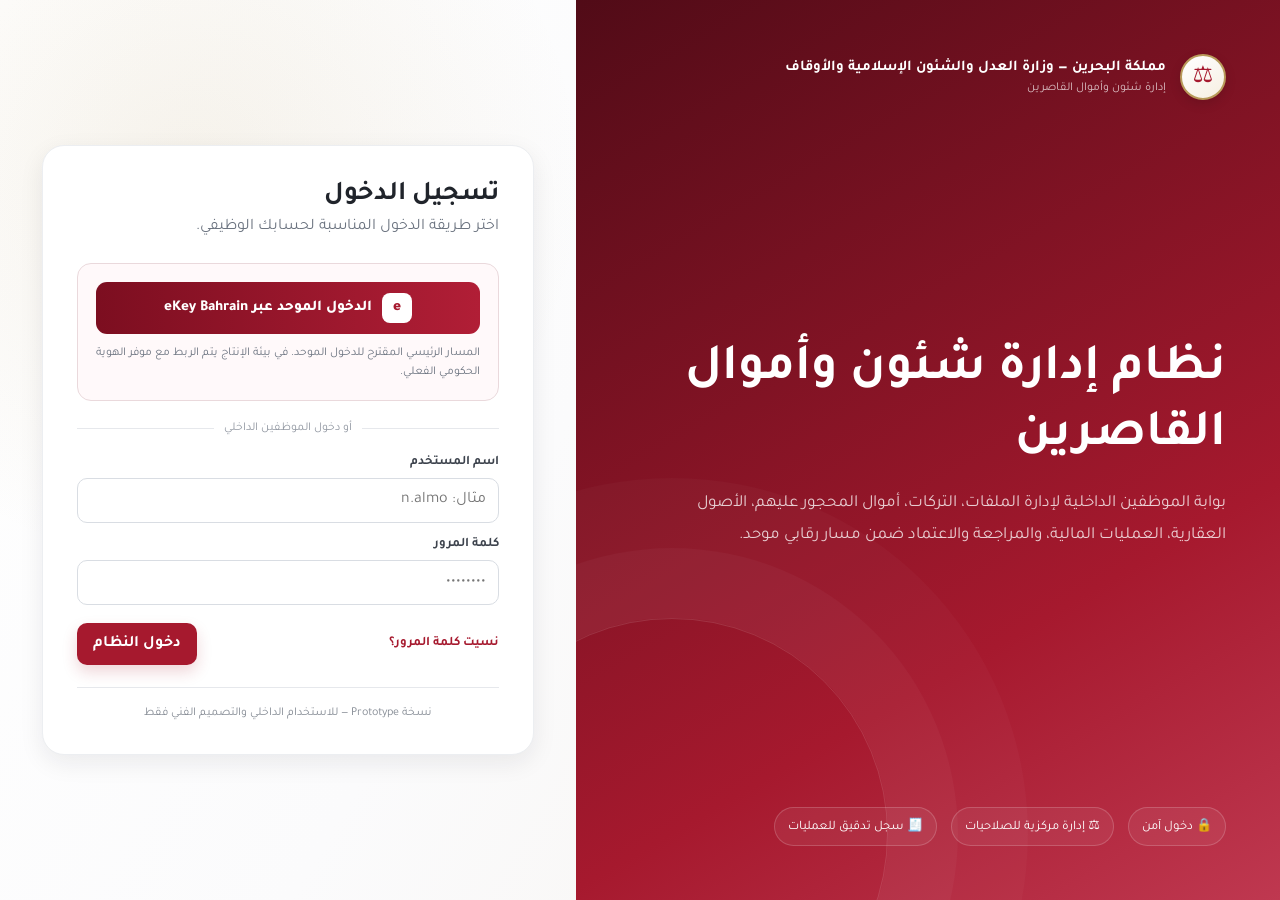
==== commit 619b91bf: "Add files via upload" ====
--- a/login.html
+++ b/login.html
@@ -1,30 +1,69 @@
 <!doctype html>
 <html lang="ar" dir="rtl">
 <head>
-  <meta charset="utf-8"><meta name="viewport" content="width=device-width,initial-scale=1">
+  <meta charset="utf-8" />
+  <meta name="viewport" content="width=device-width,initial-scale=1" />
   <title>تسجيل الدخول | إدارة شئون وأموال القاصرين</title>
-  <link rel="preconnect" href="https://fonts.googleapis.com"><link rel="preconnect" href="https://fonts.gstatic.com" crossorigin><link href="https://fonts.googleapis.com/css2?family=Tajawal:wght@400;500;600;700;800&display=swap" rel="stylesheet"><link rel="stylesheet" href="styles.css">
+  <link rel="stylesheet" href="styles.css" />
 </head>
 <body>
-<main class="login-page">
-  <section class="login-visual">
-    <div class="login-brand"><div class="brand-seal large"><span>مملكة<br>البحرين</span></div><div><strong>وزارة العدل والشئون الإسلامية والأوقاف</strong><small style="display:block;color:rgba(255,255,255,.6)">البوابة الداخلية للموظفين</small></div></div>
-    <div class="login-hero"><h1>نظام إدارة شئون<br>وأموال القاصرين</h1><p>مساحة عمل موحدة لإدارة ملفات التركات، أموال القاصرين، المحجور عليهم، الأصول والموافقات والرقابة التشغيلية.</p></div>
-    <div class="login-meta"><span>بيئة داخلية آمنة</span><span>RTL / Arabic First</span><span>Oracle APEX Ready</span></div>
-  </section>
-  <section class="login-panel-wrap">
-    <div class="login-panel">
-      <span class="eyebrow">الدخول إلى النظام</span><h2>مرحباً بعودتك</h2><p>استخدم المفتاح الإلكتروني أو حساب الموظف الداخلي.</p>
-      <div class="ekey-box"><button id="ekeyBtn" class="ekey-btn">الدخول الموحد عبر eKey Bahrain</button><p class="helper">محاكاة لمسار الدخول الموحد في النموذج الأولي. الربط الحقيقي يتم في مرحلة التكامل.</p></div>
-      <div class="divider">أو الدخول الداخلي</div>
-      <form id="staffLogin" class="login-form">
-        <label class="form-field"><span>اسم المستخدم</span><input id="username" type="text" placeholder="اسم المستخدم" required></label>
-        <label class="form-field"><span>كلمة المرور</span><input id="password" type="password" placeholder="••••••••" required></label>
-        <div class="login-actions"><label style="font-size:12px"><input type="checkbox"> تذكرني</label><button class="btn btn-primary" type="submit">دخول</button></div>
-      </form>
-      <div class="login-footer">نموذج أولي تجريبي — لا يحتوي على بيانات حقيقية</div>
-    </div>
-  </section>
-</main>
-<div id="toast" class="toast"></div><script src="app.js"></script>
-</body></html>
+  <main class="login-page">
+    <section class="login-visual" aria-label="هوية النظام">
+      <div class="login-brand">
+        <div class="brand-mark" aria-label="موضع الشعار الرسمي"></div>
+        <div class="brand-text">
+          <strong>مملكة البحرين — وزارة العدل والشئون الإسلامية والأوقاف</strong>
+          <span>إدارة شئون وأموال القاصرين</span>
+        </div>
+      </div>
+
+      <div class="login-hero">
+        <h1>نظام إدارة شئون وأموال القاصرين</h1>
+        <p>بوابة الموظفين الداخلية لإدارة الملفات، التركات، أموال المحجور عليهم، الأصول العقارية، العمليات المالية، والمراجعة والاعتماد ضمن مسار رقابي موحد.</p>
+      </div>
+
+      <div class="login-meta">
+        <span>🔒 دخول آمن</span>
+        <span>⚖ إدارة مركزية للصلاحيات</span>
+        <span>🧾 سجل تدقيق للعمليات</span>
+      </div>
+    </section>
+
+    <section class="login-panel-wrap">
+      <div class="login-panel">
+        <h2>تسجيل الدخول</h2>
+        <p>اختر طريقة الدخول المناسبة لحسابك الوظيفي.</p>
+
+        <div class="ekey-box">
+          <button id="ekeyBtn" class="ekey-btn" type="button">
+            <span class="ekey-badge">e</span>
+            الدخول الموحد عبر eKey Bahrain
+          </button>
+          <div class="helper">المسار الرئيسي المقترح للدخول الموحد. في بيئة الإنتاج يتم الربط مع موفر الهوية الحكومي الفعلي.</div>
+        </div>
+
+        <div class="divider">أو دخول الموظفين الداخلي</div>
+
+        <form id="staffLogin" class="login-form">
+          <div class="form-field">
+            <label for="username">اسم المستخدم</label>
+            <input id="username" autocomplete="username" placeholder="مثال: n.almo" />
+          </div>
+          <div class="form-field">
+            <label for="password">كلمة المرور</label>
+            <input id="password" type="password" autocomplete="current-password" placeholder="••••••••" />
+          </div>
+          <div class="login-actions">
+            <a href="#" onclick="toast('سيتم ربط استعادة كلمة المرور لاحقًا'); return false;">نسيت كلمة المرور؟</a>
+            <button class="btn btn-primary" type="submit">دخول النظام</button>
+          </div>
+        </form>
+
+        <div class="login-footer">نسخة Prototype — للاستخدام الداخلي والتصميم الفني فقط</div>
+      </div>
+    </section>
+  </main>
+  <div id="toast" class="toast"></div>
+  <script src="app.js"></script>
+</body>
+</html>
--- a/styles.css
+++ b/styles.css
@@ -1,41 +1,274 @@
-:root{
-  --bh-maroon:#A6192E;--bh-dark:#741020;--bh-deep:#550b17;--gold:#B99650;--gold-soft:#f5efe2;
-  --bg:#f5f6f8;--surface:#fff;--surface-2:#fafafb;--text:#20242b;--muted:#6f7680;--line:#e3e6ea;
-  --success:#2d7d55;--success-soft:#e9f6ef;--warning:#a46b12;--warning-soft:#fff3dc;--danger:#b33644;--danger-soft:#fdecef;
-  --info:#356f9d;--info-soft:#edf4fa;--shadow:0 14px 40px rgba(31,36,43,.09);--radius:14px;
-  --header-h:72px;--sidebar-w:270px;--sidebar-collapsed-w:74px;
-}
-*{box-sizing:border-box}html{scroll-behavior:smooth}body{margin:0;font-family:'Tajawal',Arial,sans-serif;background:var(--bg);color:var(--text)}button,input,select,textarea{font:inherit}button{color:inherit}a{text-decoration:none;color:inherit}.hidden{display:none!important}.full{width:100%}
+@import url('https://fonts.googleapis.com/css2?family=Tajawal:wght@400;500;600;700;800&display=swap');
+
+:root {
+  --bh-maroon: #A6192E;
+  --bh-maroon-dark: #6f1020;
+  --bh-maroon-deeper: #510b17;
+  --gold: #b89a5a;
+  --gold-soft: #e8ddc3;
+  --ink: #20242b;
+  --muted: #6c7480;
+  --line: #e6e8ec;
+  --surface: #ffffff;
+  --surface-soft: #f6f7f9;
+  --surface-warm: #fbf9f5;
+  --success: #2f7d53;
+  --warning: #a16a10;
+  --danger: #b52b3f;
+  --info: #315f86;
+  --sidebar-w: 282px;
+  --sidebar-collapsed-w: 82px;
+  --header-h: 72px;
+  --shadow: 0 8px 24px rgba(28, 30, 35, 0.08);
+  --radius: 14px;
+}
+
+* { box-sizing: border-box; }
+html { scroll-behavior: smooth; }
+body {
+  margin: 0;
+  font-family: 'Tajawal', system-ui, sans-serif;
+  color: var(--ink);
+  background: var(--surface-soft);
+  direction: rtl;
+}
+button, input, select, textarea { font: inherit; }
+a { color: inherit; text-decoration: none; }
+
+/* Shared branding */
+.brand-mark {
+  width: 46px;
+  height: 46px;
+  border-radius: 50%;
+  background: linear-gradient(145deg, #fff 0%, #f6efe2 100%);
+  border: 2px solid var(--gold);
+  display: grid;
+  place-items: center;
+  color: var(--bh-maroon);
+  font-weight: 800;
+  box-shadow: 0 4px 12px rgba(0,0,0,.12);
+  flex: 0 0 auto;
+}
+.brand-mark::before { content: '⚖'; font-size: 23px; }
+.brand-text strong { display:block; font-size: 15px; line-height:1.25; }
+.brand-text span { display:block; font-size: 12px; color: var(--muted); margin-top: 3px; }
+
+.btn {
+  border: 0;
+  min-height: 42px;
+  padding: 0 16px;
+  border-radius: 10px;
+  cursor: pointer;
+  display: inline-flex;
+  align-items: center;
+  justify-content: center;
+  gap: 8px;
+  transition: .2s ease;
+  font-weight: 700;
+}
+.btn:hover { transform: translateY(-1px); }
+.btn-primary { color:#fff; background: var(--bh-maroon); box-shadow: 0 7px 15px rgba(166,25,46,.18); }
+.btn-primary:hover { background: var(--bh-maroon-dark); }
+.btn-secondary { background:#fff; border:1px solid var(--line); color:var(--ink); }
+.btn-ghost { background:transparent; color:var(--muted); }
+.btn-gold { background: var(--gold); color:#fff; }
+
+.form-field { display:flex; flex-direction:column; gap:7px; }
+.form-field label { font-size:13px; color:#3d434d; font-weight:700; }
+.form-field input,
+.form-field select {
+  height: 45px;
+  border:1px solid #d9dde3;
+  border-radius: 10px;
+  padding: 0 12px;
+  outline:none;
+  background:#fff;
+  transition:.2s;
+}
+.form-field input:focus,
+.form-field select:focus { border-color: var(--bh-maroon); box-shadow: 0 0 0 3px rgba(166,25,46,.08); }
 
 /* Login */
-.login-page{min-height:100vh;display:grid;grid-template-columns:1.06fr .94fr;background:#fff}.login-visual{position:relative;padding:64px;display:flex;flex-direction:column;justify-content:space-between;color:#fff;overflow:hidden;background:radial-gradient(circle at 10% 20%,rgba(185,150,80,.24),transparent 30%),linear-gradient(145deg,#6b0d1d,#94172b 58%,#550b17)}.login-visual:after{content:'';position:absolute;width:520px;height:520px;border:1px solid rgba(255,255,255,.08);border-radius:50%;left:-170px;bottom:-210px;box-shadow:0 0 0 70px rgba(255,255,255,.025),0 0 0 140px rgba(255,255,255,.02)}.login-brand,.login-hero,.login-meta{position:relative;z-index:1}.login-brand{display:flex;align-items:center;gap:14px}.login-hero h1{font-size:clamp(34px,4vw,56px);line-height:1.25;margin:0 0 16px}.login-hero p{max-width:620px;line-height:1.9;color:rgba(255,255,255,.78);font-size:17px}.login-meta{display:flex;gap:10px;flex-wrap:wrap}.login-meta span{padding:9px 13px;border:1px solid rgba(255,255,255,.18);border-radius:999px;background:rgba(255,255,255,.06);font-size:13px}.login-panel-wrap{display:grid;place-items:center;padding:42px}.login-panel{width:min(510px,100%);border:1px solid var(--line);border-radius:22px;padding:34px;box-shadow:var(--shadow)}.login-panel h2{margin:0 0 6px}.login-panel>p{color:var(--muted);margin:0 0 24px}.ekey-box{border:1px solid #ead9dc;background:#fff9fa;border-radius:14px;padding:18px}.ekey-btn{width:100%;min-height:54px;border:0;border-radius:11px;background:linear-gradient(90deg,#7c0e20,#b11e36);color:#fff;font-weight:800;cursor:pointer}.helper{font-size:12px;color:var(--muted);line-height:1.6}.divider{display:flex;align-items:center;gap:10px;color:#9298a2;font-size:12px;margin:20px 0}.divider:before,.divider:after{content:'';height:1px;background:var(--line);flex:1}.login-form{display:grid;gap:14px}.login-actions{display:flex;justify-content:space-between;align-items:center}.login-footer{margin-top:22px;padding-top:18px;border-top:1px solid var(--line);text-align:center;color:#858b94;font-size:12px}
-
-/* Brand + shell */
-.brand-seal{width:46px;height:46px;border:1px solid rgba(166,25,46,.25);border-radius:50%;display:grid;place-items:center;background:linear-gradient(135deg,#fff,#f8edef);color:var(--bh-maroon);font-size:8px;text-align:center;font-weight:800;line-height:1.15;box-shadow:inset 0 0 0 4px #fff}.brand-seal.large{width:58px;height:58px;color:#fff;background:transparent;border-color:rgba(255,255,255,.32);box-shadow:inset 0 0 0 4px rgba(255,255,255,.07)}
-.app-header{position:fixed;inset:0 0 auto 0;height:var(--header-h);z-index:50;background:#fff;border-bottom:1px solid var(--line);display:flex;align-items:center;justify-content:space-between;padding:0 20px}.header-section,.header-tools,.header-brand,.user-chip{display:flex;align-items:center}.header-section{gap:14px}.header-brand{gap:12px}.brand-copy strong{display:block;font-size:15px}.brand-copy small{color:var(--muted);font-size:11px}.header-tools{gap:10px}.icon-btn{width:42px;height:42px;border-radius:10px;border:1px solid var(--line);background:#fff;cursor:pointer;display:grid;place-items:center}.icon-btn:hover{background:#fafafa}.icon-btn.inverse{background:rgba(255,255,255,.1);border-color:rgba(255,255,255,.18);color:#fff}.global-search-wrap{height:42px;width:min(370px,28vw);display:flex;align-items:center;gap:8px;border:1px solid var(--line);background:#fafafb;border-radius:10px;padding:0 10px;color:var(--muted)}.global-search-wrap input{border:0;outline:0;background:transparent;min-width:0;flex:1}.global-search-wrap kbd{border:1px solid #d9dde2;background:#fff;border-radius:6px;padding:2px 6px;font-size:10px;color:#878d96}.notification-button{position:relative}.count-badge{position:absolute;top:-5px;left:-5px;min-width:20px;height:20px;padding:0 5px;border-radius:999px;background:var(--bh-maroon);color:#fff;border:2px solid #fff;font-size:10px;display:grid;place-items:center}.user-chip{gap:9px;padding:5px 9px;border:1px solid var(--line);border-radius:11px}.avatar{width:34px;height:34px;border-radius:9px;background:#f5e9eb;color:var(--bh-maroon);display:grid;place-items:center;font-weight:800}.user-chip strong{display:block;font-size:12px}.user-chip small{display:block;font-size:10px;color:var(--muted)}.chev{color:#8e949c}
-.sidebar{position:fixed;top:var(--header-h);right:0;bottom:0;width:var(--sidebar-w);z-index:40;overflow:auto;background:linear-gradient(180deg,#741020,#570b17 70%,#480812);color:#fff;transition:.25s ease}.sidebar.collapsed{width:var(--sidebar-collapsed-w)}.nav-tree{padding:10px;display:grid;gap:4px}.nav-section-title{font-size:10px;color:rgba(255,255,255,.47);padding:15px 11px 7px}.nav-item,.nav-parent{width:100%;min-height:43px;border:0;border-radius:10px;background:transparent;color:rgba(255,255,255,.82);display:flex;align-items:center;gap:10px;padding:0 11px;cursor:pointer;text-align:right}.nav-item:hover,.nav-parent:hover,.nav-item.active{background:rgba(255,255,255,.10);color:#fff}.nav-icon{width:26px;text-align:center;font-size:17px;flex:0 0 auto}.nav-label{flex:1;white-space:nowrap}.nav-caret{font-size:11px}.nav-count{background:rgba(255,255,255,.11);padding:2px 7px;border-radius:999px;font-size:10px}.nav-children{display:none;padding-right:18px}.nav-group.open .nav-children{display:grid;gap:2px}.nav-child{min-height:37px;font-size:12px}.dot{width:5px;height:5px;border-radius:50%;background:currentColor;opacity:.65}.sidebar.collapsed .nav-label,.sidebar.collapsed .nav-caret,.sidebar.collapsed .nav-section-title,.sidebar.collapsed .nav-count,.sidebar.collapsed .nav-children{display:none!important}.sidebar.collapsed .nav-item,.sidebar.collapsed .nav-parent{justify-content:center;padding:0}.main{margin-right:var(--sidebar-w);padding-top:var(--header-h);transition:.25s ease;min-height:100vh}.main.expanded{margin-right:var(--sidebar-collapsed-w)}.breadcrumb-bar{height:50px;padding:0 24px;background:#fff;border-bottom:1px solid var(--line);display:flex;align-items:center;justify-content:space-between;color:var(--muted);font-size:12px}.breadcrumb-bar>div{display:flex;align-items:center;gap:7px}.working-date{font-size:11px}.content{padding:22px;max-width:1800px;margin:auto}.page-heading{display:flex;justify-content:space-between;align-items:flex-start;gap:20px;margin-bottom:18px}.page-heading h1{font-size:27px;margin:2px 0 5px}.page-heading p{margin:0;color:var(--muted)}.eyebrow{font-size:10px;letter-spacing:.04em;color:var(--bh-maroon);font-weight:800}.actions,.toolbar,.footer-actions{display:flex;align-items:center;gap:8px;flex-wrap:wrap}
-.btn{min-height:40px;border-radius:9px;border:1px solid transparent;padding:0 14px;display:inline-flex;align-items:center;justify-content:center;gap:6px;font-weight:700;cursor:pointer}.btn-primary{background:var(--bh-maroon);color:#fff}.btn-primary:hover{background:#8c1427}.btn-secondary{background:#fff;border-color:#d9dde2;color:#333}.btn-secondary:hover{border-color:#b8bdc5;background:#fafafa}.btn-ghost{background:transparent;border-color:transparent;color:var(--muted)}.btn.light{background:rgba(255,255,255,.1);border-color:rgba(255,255,255,.2);color:#fff}.text-btn{border:0;background:transparent;color:var(--bh-maroon);font-weight:700;cursor:pointer;font-size:12px}
-
-/* Dashboard */
-.kpi-grid{display:grid;grid-template-columns:repeat(5,minmax(0,1fr));gap:12px;margin-bottom:16px}.kpi-card{position:relative;background:#fff;border:1px solid var(--line);border-radius:var(--radius);padding:16px;overflow:hidden;cursor:pointer;transition:.18s}.kpi-card:hover{transform:translateY(-2px);box-shadow:0 7px 20px rgba(31,36,43,.06)}.kpi-card:before{content:'';position:absolute;right:0;top:0;bottom:0;width:4px;background:var(--bh-maroon)}.kpi-card.gold:before{background:var(--gold)}.kpi-card.green:before{background:var(--success)}.kpi-card.blue:before{background:var(--info)}.kpi-card.slate:before{background:#65717e}.kpi-top{display:flex;justify-content:space-between;align-items:center;color:var(--muted);font-size:12px;font-weight:700}.kpi-symbol{width:34px;height:34px;border-radius:9px;background:#f7ecee;display:grid;place-items:center;color:var(--bh-maroon);font-size:11px}.gold .kpi-symbol{background:var(--gold-soft);color:#84631e}.green .kpi-symbol{background:var(--success-soft);color:var(--success)}.blue .kpi-symbol{background:var(--info-soft);color:var(--info)}.slate .kpi-symbol{background:#edf0f3;color:#65717e}.kpi-value{font-size:30px;font-weight:800;margin:11px 0 3px}.kpi-value.compact{font-size:21px}.kpi-foot{font-size:11px;color:var(--muted)}.dashboard-grid{display:grid;grid-template-columns:1.2fr .8fr;gap:14px;margin-bottom:16px}.region{background:#fff;border:1px solid var(--line);border-radius:var(--radius);overflow:hidden;box-shadow:0 2px 9px rgba(31,36,43,.025)}.region-header{min-height:58px;border-bottom:1px solid var(--line);display:flex;align-items:center;justify-content:space-between;padding:10px 16px;gap:12px}.region-header h2{font-size:15px;margin:0 0 2px}.region-header p{font-size:11px;margin:0;color:var(--muted)}.distribution-list{padding:13px 16px 16px;display:grid;gap:12px}.distribution-row{display:grid;grid-template-columns:110px 1fr 45px;align-items:center;gap:10px;font-size:12px}.distribution-row strong{font-size:12px}.bar-track{height:8px;background:#f0f1f3;border-radius:999px;overflow:hidden}.bar-fill{height:100%;border-radius:999px;background:var(--bh-maroon)}.bar-fill.minor{background:var(--gold)}.bar-fill.interdicted{background:#62788d}.distribution-value{text-align:left;color:var(--muted)}.priority-list{padding:8px}.priority-item{width:100%;border:0;background:#fff;padding:12px 10px;display:grid;grid-template-columns:38px 1fr 18px;gap:10px;align-items:center;text-align:right;border-bottom:1px solid #f0f1f2;cursor:pointer}.priority-item:last-child{border-bottom:0}.priority-item:hover{background:#fafafb}.priority-item strong{display:block;font-size:12px}.priority-item small{font-size:10px;color:var(--muted)}.priority-icon{width:36px;height:36px;border-radius:10px;display:grid;place-items:center;font-weight:800}.priority-icon.danger{background:var(--danger-soft);color:var(--danger)}.priority-icon.warning{background:var(--warning-soft);color:var(--warning)}.priority-icon.info{background:var(--info-soft);color:var(--info)}
-
-/* Files grid */
-.files-header{align-items:flex-start}.segmented{display:flex;gap:4px;background:#f3f4f6;padding:4px;border-radius:10px}.chip{border:0;background:transparent;border-radius:8px;padding:7px 10px;cursor:pointer;font-size:11px;font-weight:700;color:var(--muted)}.chip.active{background:#fff;color:var(--bh-maroon);box-shadow:0 1px 4px rgba(0,0,0,.07)}.filter-bar{padding:11px 14px;background:#fafafb;border-bottom:1px solid var(--line);display:flex;align-items:center;gap:8px;flex-wrap:wrap}.filter-search{min-width:300px;flex:1;height:39px;border:1px solid #daddE2;background:#fff;border-radius:9px;display:flex;align-items:center;gap:7px;padding:0 10px;color:var(--muted)}.filter-search input{flex:1;border:0;outline:0;background:transparent}.filter-bar select{height:39px;border:1px solid #daddE2;border-radius:9px;background:#fff;padding:0 10px;color:#444}.result-count{margin-right:auto;color:var(--muted);font-size:11px}.result-count strong{color:var(--text);font-size:13px}.table-wrap{overflow:auto}table{width:100%;border-collapse:collapse;min-width:1040px}th,td{padding:11px 10px;border-bottom:1px solid #eff1f3;text-align:right;font-size:12px;white-space:nowrap}th{background:#fafafa;color:#636a74;font-size:10px;position:sticky;top:0;z-index:1}tbody tr{cursor:pointer}tbody tr:hover td{background:#fffafb}.file-id{font-weight:800;color:#474e57}.file-name strong{display:block}.file-name small{font-size:10px;color:var(--muted)}.type-pill,.status{display:inline-flex;align-items:center;padding:5px 8px;border-radius:999px;font-size:10px;font-weight:700}.type-pill.estate{background:#f8e9ec;color:var(--bh-maroon)}.type-pill.minor{background:var(--gold-soft);color:#7f631f}.type-pill.interdicted{background:#edf1f4;color:#516678}.status.new{background:var(--info-soft);color:var(--info)}.status.review{background:var(--warning-soft);color:var(--warning)}.status.active{background:var(--success-soft);color:var(--success)}.status.maturity{background:#f0eafa;color:#6f4aa0}.status.closed{background:#eef0f2;color:#69717a}.amount{font-weight:800}.completion{display:flex;align-items:center;gap:7px}.mini-progress{width:70px;height:6px;background:#eef0f2;border-radius:999px;overflow:hidden}.mini-progress i{display:block;height:100%;background:var(--success);border-radius:999px}.row-menu{width:32px;height:32px;border:1px solid var(--line);background:#fff;border-radius:8px;cursor:pointer}.empty-state{text-align:center;padding:50px 20px;color:var(--muted)}.empty-state h3{margin:10px 0 5px;color:var(--text)}.empty-icon{font-size:34px}.placeholder-workspace{padding:20px;min-height:350px}.placeholder-grid{display:grid;grid-template-columns:repeat(3,1fr);gap:12px}.placeholder-card{border:1px dashed #d7dbe0;background:#fafafb;border-radius:12px;padding:16px;min-height:120px}.placeholder-card strong{display:block;margin-bottom:6px}.placeholder-card p{margin:0;color:var(--muted);font-size:12px;line-height:1.6}
-
-/* Drawer */
-.drawer{position:fixed;top:0;left:0;bottom:0;width:min(390px,94vw);background:#fff;z-index:100;transform:translateX(-105%);transition:.25s ease;box-shadow:20px 0 60px rgba(0,0,0,.15);display:flex;flex-direction:column}.drawer.open{transform:none}.drawer-backdrop{position:fixed;inset:0;background:rgba(24,27,31,.35);z-index:90;opacity:0;pointer-events:none;transition:.2s}.drawer-backdrop.show{opacity:1;pointer-events:auto}.drawer-header{padding:20px;border-bottom:1px solid var(--line);display:flex;justify-content:space-between;align-items:flex-start}.drawer-header h2{margin:2px 0 0;font-size:20px}.drawer-body{padding:8px;overflow:auto;flex:1}.notification-item{width:100%;display:grid;grid-template-columns:40px 1fr;gap:10px;padding:13px;border:0;border-bottom:1px solid #eff1f2;background:#fff;text-align:right}.notification-item.unread{background:#fffafb}.notification-item strong{font-size:12px;line-height:1.5}.notification-item small{display:block;color:var(--muted);font-size:10px;margin-top:3px}.notification-icon{width:38px;height:38px;border-radius:10px;display:grid;place-items:center}.notification-icon.danger{background:var(--danger-soft);color:var(--danger)}.notification-icon.warning{background:var(--warning-soft);color:var(--warning)}.notification-icon.info{background:var(--info-soft);color:var(--info)}.drawer-footer{padding:14px;border-top:1px solid var(--line)}
-
-/* Modals + wizard */
-.modal-shell{position:fixed;inset:0;background:rgba(28,31,36,.55);z-index:120;display:none;align-items:center;justify-content:center;padding:18px}.modal-shell.open{display:flex}.modal-card{width:min(1180px,97vw);max-height:95vh;background:#fff;border-radius:18px;border:1px solid #e4e6e9;box-shadow:0 28px 90px rgba(0,0,0,.25);overflow:auto}.modal-header{padding:17px 20px;border-bottom:1px solid var(--line);display:flex;justify-content:space-between;align-items:flex-start;background:#fff;z-index:4}.modal-header.sticky{position:sticky;top:0}.modal-header h2{margin:2px 0 2px;font-size:21px}.modal-header p{margin:0;color:var(--muted);font-size:11px}.wizard-card{width:min(1120px,97vw)}.wizard-progress{height:3px;background:#f0f1f2}.wizard-progress div{height:100%;width:16.666%;background:linear-gradient(90deg,var(--gold),var(--bh-maroon));transition:.25s}.wizard-steps{display:grid;grid-template-columns:repeat(6,1fr);gap:4px;padding:12px 18px;background:#fafafb;border-bottom:1px solid var(--line)}.wizard-step{border:0;background:transparent;color:#8a919a;display:flex;align-items:center;gap:7px;justify-content:center;padding:8px 5px;border-radius:9px;cursor:pointer;font-weight:700}.wizard-step span{width:24px;height:24px;border-radius:50%;background:#e6e8eb;display:grid;place-items:center;font-size:10px;flex:0 0 auto}.wizard-step em{font-style:normal;font-size:11px;white-space:nowrap}.wizard-step.active{background:#f8ecee;color:var(--bh-maroon)}.wizard-step.active span,.wizard-step.done span{background:var(--bh-maroon);color:#fff}.wizard-step.done{color:#444}.wizard-body{padding:22px;min-height:455px}.wizard-panel{display:none}.wizard-panel.active{display:block}.section-title{margin-bottom:17px}.section-title h3{margin:0 0 4px;font-size:18px}.section-title p{margin:0;color:var(--muted);font-size:12px}.case-type-grid{display:grid;grid-template-columns:repeat(3,1fr);gap:12px}.case-type-card{position:relative;border:1px solid var(--line);border-radius:14px;padding:18px;display:grid;grid-template-columns:54px 1fr 24px;gap:12px;align-items:start;cursor:pointer;transition:.18s}.case-type-card:hover{border-color:#c6a1a8}.case-type-card.selected{border-color:var(--bh-maroon);box-shadow:0 0 0 2px rgba(166,25,46,.08);background:#fffafb}.case-type-card input{position:absolute;opacity:0}.type-icon{width:52px;height:52px;border-radius:13px;background:#f8ecee;color:var(--bh-maroon);display:grid;place-items:center;font-size:21px;font-weight:800}.case-type-card:nth-child(2) .type-icon{background:var(--gold-soft);color:#846821}.case-type-card:nth-child(3) .type-icon{background:#edf1f4;color:#526777}.case-type-card strong{display:block;margin-bottom:4px}.case-type-card p{margin:0 0 9px;color:var(--muted);font-size:11px;line-height:1.6}.case-type-card small{font-weight:800;color:#9399a1}.checkmark{width:22px;height:22px;border-radius:50%;background:#e9ebee;color:#9aa0a8;display:grid;place-items:center;font-size:10px}.case-type-card.selected .checkmark{background:var(--bh-maroon);color:#fff}.info-banner{margin-top:14px;padding:12px 14px;border-radius:10px;background:#f8f3ea;border:1px solid #ecdfc5;color:#675630;font-size:12px}.form-grid{display:grid;grid-template-columns:repeat(2,minmax(0,1fr));gap:13px}.compact-grid{grid-template-columns:repeat(4,minmax(0,1fr))}.span-2{grid-column:span 2}.form-field{display:grid;gap:6px}.form-field>span{font-size:11px;font-weight:700;color:#555d66}.form-field input,.form-field select,.form-field textarea{width:100%;border:1px solid #d8dce1;border-radius:9px;background:#fff;padding:9px 10px;outline:none;min-height:41px}.form-field textarea{min-height:86px;resize:vertical}.form-field input:focus,.form-field select:focus,.form-field textarea:focus{border-color:#b96b77;box-shadow:0 0 0 3px rgba(166,25,46,.07)}.form-field.invalid input,.form-field.invalid select{border-color:var(--danger);background:#fffafb}.field-help{font-size:9px;color:var(--muted)}.repeat-card{padding:14px;border:1px solid var(--line);background:#fafafb;border-radius:12px}.add-record-card>.btn{margin-top:12px}.record-list{display:grid;gap:8px;margin-top:12px}.record-item{border:1px solid var(--line);border-radius:10px;background:#fff;padding:11px 12px;display:grid;grid-template-columns:1fr auto;align-items:center;gap:12px}.record-item-main{display:flex;gap:12px;align-items:center;min-width:0}.record-icon{width:34px;height:34px;border-radius:9px;background:#f5e9eb;color:var(--bh-maroon);display:grid;place-items:center;flex:0 0 auto}.record-item strong{display:block;font-size:12px}.record-item small{display:block;color:var(--muted);font-size:10px;margin-top:2px}.remove-record{border:0;background:transparent;color:#9c4d58;cursor:pointer}.asset-picker{display:grid;grid-template-columns:repeat(6,1fr);gap:8px}.asset-picker button{min-height:78px;border:1px solid var(--line);background:#fff;border-radius:11px;cursor:pointer;font-weight:700;font-size:11px}.asset-picker button span{display:block;font-size:20px;margin-bottom:5px;color:var(--bh-maroon)}.asset-picker button:hover{border-color:#c5959d;background:#fffafb}.inline-editor{margin-top:12px;padding:14px;border:1px solid #d7c6a6;border-radius:12px;background:#fffdf9}.inline-editor-head{display:flex;justify-content:space-between;align-items:center;margin-bottom:12px}.asset-total{margin-top:12px;border-top:1px solid var(--line);padding-top:12px;display:flex;justify-content:flex-end;gap:12px;align-items:center;color:var(--muted);font-size:11px}.asset-total strong{color:var(--text);font-size:15px}.two-column-layout{display:grid;grid-template-columns:1.2fr .8fr;gap:18px}.mini-heading{font-size:12px;margin:0 0 10px}.document-checklist{display:grid;gap:8px}.doc-check{display:flex;align-items:center;gap:9px;padding:11px 12px;border:1px solid var(--line);border-radius:9px;background:#fafafb}.doc-check input{accent-color:var(--bh-maroon)}.doc-check div{flex:1}.doc-check strong{font-size:11px;display:block}.doc-check small{font-size:9px;color:var(--muted)}.doc-check .required{color:var(--danger);font-size:9px}.form-stack{display:grid;gap:11px}.review-layout{display:grid;grid-template-columns:1fr 1fr;gap:12px}.review-card{border:1px solid var(--line);border-radius:12px;padding:14px;background:#fafafb}.review-card h4{font-size:12px;margin:0 0 10px}.review-line{display:flex;justify-content:space-between;gap:10px;padding:7px 0;border-bottom:1px solid #eceef0;font-size:11px}.review-line:last-child{border-bottom:0}.review-line span{color:var(--muted)}.review-list{display:grid;gap:6px}.review-pill{padding:8px 9px;border-radius:8px;background:#fff;border:1px solid var(--line);font-size:10px}.wizard-footer{position:sticky;bottom:0;z-index:5;display:flex;align-items:center;justify-content:space-between;padding:12px 18px;background:#fff;border-top:1px solid var(--line)}.wizard-step-counter{font-size:11px;color:var(--muted)}
-
-/* Case detail */
-.case-card{width:min(1380px,98vw);max-height:96vh}.case-hero{background:radial-gradient(circle at 5% 15%,rgba(185,150,80,.28),transparent 23%),linear-gradient(135deg,#741020,#8e1528 55%,#560b17);color:#fff;padding:20px 22px}.case-hero-top{display:flex;justify-content:space-between;align-items:flex-start}.case-heading{display:flex;gap:12px;align-items:center}.type-badge{width:54px;height:54px;border-radius:13px;background:rgba(255,255,255,.12);border:1px solid rgba(255,255,255,.17);display:grid;place-items:center;font-weight:800;font-size:11px;text-align:center}.case-heading .eyebrow{color:#e8cf9a}.case-heading h2{margin:2px 0;font-size:22px}.case-heading p{margin:0;color:rgba(255,255,255,.7);font-size:11px}.case-summary{display:grid;grid-template-columns:repeat(5,1fr);gap:8px;margin-top:16px}.summary-item{padding:10px 11px;background:rgba(255,255,255,.075);border:1px solid rgba(255,255,255,.1);border-radius:10px}.summary-item span{display:block;font-size:9px;color:rgba(255,255,255,.6);margin-bottom:3px}.summary-item strong{font-size:12px}.case-actions{display:flex;gap:7px;flex-wrap:wrap;margin-top:12px}.case-actions .btn{min-height:34px;font-size:10px}.case-body{display:grid;grid-template-columns:245px 1fr;min-height:520px}.case-side-panel{background:#fafafb;border-left:1px solid var(--line);padding:16px}.side-progress{display:grid;place-items:center;padding:6px 0 15px;border-bottom:1px solid var(--line)}.progress-circle{width:112px;height:112px;border-radius:50%;display:grid;place-items:center;align-content:center;background:conic-gradient(var(--success) var(--progress,90%),#e9ecef 0);position:relative}.progress-circle:before{content:'';position:absolute;inset:8px;background:#fafafb;border-radius:50%}.progress-circle strong,.progress-circle span{position:relative;z-index:1}.progress-circle strong{font-size:20px}.progress-circle span{font-size:9px;color:var(--muted)}.side-section{padding:14px 0;border-bottom:1px solid var(--line)}.side-section:last-child{border-bottom:0}.side-section h4{font-size:11px;margin:0 0 8px}.quick-facts{display:grid;gap:7px}.quick-fact{display:flex;justify-content:space-between;gap:8px;font-size:10px}.quick-fact span{color:var(--muted)}.related-list{display:grid;gap:6px}.related-case{border:1px solid var(--line);background:#fff;border-radius:8px;padding:8px;cursor:pointer}.related-case strong{font-size:10px;display:block}.related-case small{color:var(--muted);font-size:9px}.case-main-panel{min-width:0;padding:0 18px 18px}.tabs{display:flex;gap:4px;border-bottom:1px solid var(--line);overflow:auto}.case-tabs{position:sticky;top:0;background:#fff;z-index:3;padding-top:12px}.tab-btn{border:0;background:transparent;padding:9px 10px;border-radius:8px 8px 0 0;cursor:pointer;white-space:nowrap;color:var(--muted);font-weight:700;font-size:10px}.tab-btn.active{color:var(--bh-maroon);background:#f8edef;border-bottom:2px solid var(--bh-maroon)}.tab-panel{display:none;padding-top:14px}.tab-panel.active{display:block}.overview-grid{display:grid;grid-template-columns:1.15fr .85fr;gap:12px}.detail-card{border:1px solid var(--line);border-radius:11px;background:#fff;overflow:hidden}.detail-card h4{margin:0;padding:11px 12px;background:#fafafb;border-bottom:1px solid var(--line);font-size:11px}.data-list{padding:4px 12px}.data-row{display:flex;justify-content:space-between;gap:10px;padding:9px 0;border-bottom:1px solid #f0f1f2;font-size:10px}.data-row:last-child{border-bottom:0}.data-row span{color:var(--muted)}.overview-stack{display:grid;gap:12px}.timeline{padding:8px 12px}.timeline-item{display:grid;grid-template-columns:18px 1fr;gap:8px;position:relative;padding:5px 0 12px}.timeline-item:not(:last-child):after{content:'';position:absolute;right:7px;top:18px;bottom:-3px;width:1px;background:#e1e4e7}.timeline-dot{width:15px;height:15px;border-radius:50%;background:#f5e9eb;border:4px solid #fff;box-shadow:0 0 0 1px #d8aeb5;z-index:1}.timeline-item strong{font-size:10px;display:block}.timeline-item small{font-size:9px;color:var(--muted)}.detail-table{min-width:760px}.detail-table td,.detail-table th{font-size:10px}.detail-toolbar{display:flex;justify-content:space-between;align-items:center;margin-bottom:10px}.detail-toolbar h3{font-size:13px;margin:0}.metric-strip{display:grid;grid-template-columns:repeat(3,1fr);gap:8px;margin-bottom:12px}.metric-box{border:1px solid var(--line);background:#fafafb;border-radius:9px;padding:10px}.metric-box span{display:block;font-size:9px;color:var(--muted)}.metric-box strong{font-size:14px}.audit-tag{display:inline-block;padding:3px 6px;border-radius:5px;background:#f1f3f5;color:#66707b;font-size:9px}
-
-/* Generic action */
-.small-modal .modal-card{width:min(520px,94vw)}.action-card{overflow:visible}.action-body{padding:18px}.action-footer{display:flex;justify-content:flex-end;gap:8px;padding:12px 18px;border-top:1px solid var(--line)}.action-options{display:grid;gap:8px}.action-option{display:flex;align-items:center;gap:9px;padding:10px;border:1px solid var(--line);border-radius:9px}.action-option input{accent-color:var(--bh-maroon)}
-.toast{position:fixed;left:22px;bottom:22px;z-index:200;background:#24282e;color:#fff;border-radius:10px;padding:11px 14px;box-shadow:var(--shadow);font-size:11px;opacity:0;transform:translateY(8px);pointer-events:none;transition:.2s}.toast.show{opacity:1;transform:none}
-
-@media(max-width:1250px){.kpi-grid{grid-template-columns:repeat(3,1fr)}.case-summary{grid-template-columns:repeat(3,1fr)}.asset-picker{grid-template-columns:repeat(3,1fr)}.compact-grid{grid-template-columns:repeat(2,1fr)}}
-@media(max-width:1000px){.global-search-wrap{display:none}.dashboard-grid{grid-template-columns:1fr}.case-type-grid{grid-template-columns:1fr}.two-column-layout,.overview-grid{grid-template-columns:1fr}.wizard-steps em{display:none}.case-body{grid-template-columns:1fr}.case-side-panel{display:none}.review-layout{grid-template-columns:1fr}}
-@media(max-width:820px){.sidebar{transform:translateX(100%);width:min(86vw,300px)}.sidebar.mobile-open{transform:none}.sidebar.collapsed{width:min(86vw,300px)}.sidebar.collapsed .nav-label,.sidebar.collapsed .nav-caret,.sidebar.collapsed .nav-section-title,.sidebar.collapsed .nav-count{display:block!important}.main,.main.expanded{margin-right:0}.brand-copy small,.user-chip>div,.chev{display:none}.content{padding:14px}.page-heading{flex-direction:column}.kpi-grid{grid-template-columns:repeat(2,1fr)}.case-summary{grid-template-columns:repeat(2,1fr)}.filter-search{min-width:100%;order:-1}.form-grid{grid-template-columns:1fr}.span-2{grid-column:auto}.compact-grid{grid-template-columns:1fr 1fr}.login-page{grid-template-columns:1fr}.login-visual{min-height:310px;padding:35px}.login-panel-wrap{padding:22px}}
-@media(max-width:560px){.kpi-grid{grid-template-columns:1fr}.case-summary,.metric-strip{grid-template-columns:1fr}.asset-picker,.compact-grid{grid-template-columns:1fr}.wizard-steps{grid-template-columns:repeat(6,44px);overflow:auto;justify-content:start}.wizard-step{padding:6px}.wizard-step em{display:none}.wizard-footer{gap:7px}.wizard-step-counter{display:none}.modal-shell{padding:0}.modal-card{width:100vw!important;max-height:100vh;border-radius:0}.case-main-panel{padding:0 11px 15px}.case-hero{padding:15px}.case-actions .btn{flex:1}.placeholder-grid{grid-template-columns:1fr}.login-panel{padding:24px 18px}}
+.login-page {
+  min-height: 100vh;
+  background:
+    radial-gradient(circle at 15% 20%, rgba(184,154,90,.12), transparent 30%),
+    linear-gradient(120deg, #fff 0%, #fbfbfc 45%, #f5f1ec 100%);
+  display:grid;
+  grid-template-columns: minmax(0, 1.1fr) minmax(360px, 0.9fr);
+}
+.login-visual {
+  position:relative;
+  padding: 54px;
+  display:flex;
+  flex-direction:column;
+  justify-content:space-between;
+  overflow:hidden;
+  background: linear-gradient(150deg, var(--bh-maroon-deeper), var(--bh-maroon) 68%, #bf3850);
+  color:#fff;
+}
+.login-visual::after {
+  content:'';
+  position:absolute;
+  width:430px; height:430px; border:1px solid rgba(255,255,255,.12); border-radius:50%;
+  left:-120px; bottom:-150px; box-shadow: 0 0 0 70px rgba(255,255,255,.03), 0 0 0 140px rgba(255,255,255,.025);
+}
+.login-brand { display:flex; gap:14px; align-items:center; z-index:1; }
+.login-brand .brand-text span { color:rgba(255,255,255,.72); }
+.login-hero { max-width:680px; z-index:1; }
+.login-hero h1 { font-size: clamp(32px, 4vw, 54px); margin:0 0 16px; line-height:1.3; }
+.login-hero p { color:rgba(255,255,255,.78); font-size:17px; line-height:1.9; max-width:590px; }
+.login-meta { display:flex; gap:14px; flex-wrap:wrap; z-index:1; }
+.login-meta span { border:1px solid rgba(255,255,255,.18); background:rgba(255,255,255,.06); border-radius:999px; padding:9px 13px; font-size:13px; }
+.login-panel-wrap { display:grid; place-items:center; padding:42px; }
+.login-panel { width:min(100%, 510px); background:#fff; border:1px solid #eceef1; box-shadow:var(--shadow); border-radius:22px; padding:34px; }
+.login-panel h2 { margin:0 0 6px; font-size:27px; }
+.login-panel > p { color:var(--muted); margin:0 0 26px; }
+.ekey-box { border:1px solid #ead9dc; background:#fff9fa; border-radius:14px; padding:18px; margin-bottom:18px; }
+.ekey-btn { width:100%; min-height:52px; font-size:15px; background:linear-gradient(90deg, #7c0e20, #b11e36); color:#fff; border:0; border-radius:11px; font-weight:800; cursor:pointer; display:flex; align-items:center; justify-content:center; gap:10px; }
+.ekey-badge { width:30px; height:30px; border-radius:8px; background:#fff; color:var(--bh-maroon); display:grid; place-items:center; font-weight:900; }
+.helper { color:var(--muted); font-size:12px; margin-top:10px; line-height:1.6; }
+.divider { display:flex; align-items:center; gap:10px; color:#9298a2; font-size:12px; margin:20px 0; }
+.divider::before,.divider::after { content:''; height:1px; background:var(--line); flex:1; }
+.login-form { display:grid; gap:14px; }
+.login-actions { display:flex; justify-content:space-between; align-items:center; gap:12px; margin-top:4px; }
+.login-actions a { color:var(--bh-maroon); font-size:13px; font-weight:700; }
+.login-footer { margin-top:22px; padding-top:18px; border-top:1px solid var(--line); color:#858b94; font-size:12px; text-align:center; }
+
+/* App shell */
+.app-shell { min-height:100vh; }
+.app-header {
+  position:fixed; inset:0 0 auto 0; height:var(--header-h); z-index:40;
+  background:#fff; border-bottom:1px solid var(--line); display:flex; align-items:center; justify-content:space-between; padding:0 20px;
+}
+.header-section { display:flex; align-items:center; gap:14px; min-width:0; }
+.header-brand { display:flex; align-items:center; gap:12px; min-width:0; }
+.header-brand strong { font-size:15px; display:block; white-space:nowrap; overflow:hidden; text-overflow:ellipsis; }
+.header-brand small { color:var(--muted); }
+.icon-btn { width:42px; height:42px; border-radius:10px; border:1px solid var(--line); background:#fff; cursor:pointer; position:relative; }
+.badge-dot { position:absolute; top:7px; left:7px; width:8px; height:8px; border-radius:50%; background:var(--bh-maroon); border:2px solid #fff; }
+.user-chip { display:flex; align-items:center; gap:10px; padding:5px 9px 5px 12px; border:1px solid var(--line); border-radius:12px; }
+.avatar { width:35px; height:35px; border-radius:10px; background:#f3e7e9; color:var(--bh-maroon); display:grid; place-items:center; font-weight:800; }
+.user-chip strong { font-size:13px; display:block; }
+.user-chip small { font-size:11px; color:var(--muted); }
+
+.sidebar {
+  position:fixed; top:var(--header-h); right:0; bottom:0; width:var(--sidebar-w); background:linear-gradient(180deg, #721020, #590b17); color:#fff; z-index:35; overflow:auto; transition:.25s ease;
+}
+.sidebar.collapsed { width:var(--sidebar-collapsed-w); }
+.nav-section-title { padding:17px 18px 8px; font-size:11px; color:rgba(255,255,255,.55); }
+.nav-tree { padding:8px; display:grid; gap:4px; }
+.nav-item,
+.nav-parent { width:100%; border:0; background:transparent; color:rgba(255,255,255,.82); border-radius:10px; min-height:44px; padding:0 12px; display:flex; align-items:center; gap:10px; cursor:pointer; text-align:right; }
+.nav-item:hover,.nav-parent:hover,.nav-item.active { background:rgba(255,255,255,.10); color:#fff; }
+.nav-icon { width:26px; text-align:center; flex:0 0 auto; }
+.nav-label { flex:1; white-space:nowrap; }
+.nav-caret { font-size:11px; opacity:.7; }
+.nav-children { display:none; padding-right:18px; }
+.nav-group.open .nav-children { display:grid; gap:3px; }
+.nav-child { font-size:13px; min-height:39px; }
+.sidebar.collapsed .nav-label,
+.sidebar.collapsed .nav-caret,
+.sidebar.collapsed .nav-section-title,
+.sidebar.collapsed .nav-children { display:none !important; }
+.sidebar.collapsed .nav-item,
+.sidebar.collapsed .nav-parent { justify-content:center; padding:0; }
+
+.main { margin-right:var(--sidebar-w); padding-top:var(--header-h); transition:.25s ease; min-height:100vh; }
+.main.expanded { margin-right:var(--sidebar-collapsed-w); }
+.breadcrumb-bar { height:52px; background:#fff; border-bottom:1px solid var(--line); display:flex; align-items:center; padding:0 24px; color:var(--muted); font-size:13px; gap:7px; }
+.content { padding:22px; }
+.page-heading { display:flex; justify-content:space-between; gap:18px; align-items:flex-start; margin-bottom:18px; }
+.page-heading h1 { margin:0 0 5px; font-size:27px; }
+.page-heading p { margin:0; color:var(--muted); }
+.actions { display:flex; flex-wrap:wrap; gap:8px; }
+
+.kpi-grid { display:grid; grid-template-columns:repeat(4, minmax(0, 1fr)); gap:14px; margin-bottom:18px; }
+.kpi-card { background:#fff; border:1px solid var(--line); border-radius:var(--radius); padding:17px; box-shadow:0 2px 7px rgba(0,0,0,.025); position:relative; overflow:hidden; }
+.kpi-card::before { content:''; position:absolute; top:0; right:0; width:5px; height:100%; background:var(--bh-maroon); }
+.kpi-card.gold::before { background:var(--gold); }
+.kpi-card.green::before { background:var(--success); }
+.kpi-card.blue::before { background:var(--info); }
+.kpi-top { display:flex; align-items:center; justify-content:space-between; gap:8px; }
+.kpi-label { color:var(--muted); font-size:13px; font-weight:700; }
+.kpi-icon { width:38px; height:38px; border-radius:10px; background:#f7ecee; display:grid; place-items:center; }
+.kpi-value { font-size:31px; font-weight:800; margin:12px 0 4px; }
+.kpi-foot { font-size:12px; color:var(--muted); }
+
+.layout-grid { display:grid; grid-template-columns:minmax(0, 1.6fr) minmax(300px, .7fr); gap:16px; }
+.region { background:#fff; border:1px solid var(--line); border-radius:var(--radius); overflow:hidden; box-shadow:0 2px 8px rgba(0,0,0,.025); }
+.region-header { min-height:54px; padding:0 16px; display:flex; align-items:center; justify-content:space-between; gap:12px; border-bottom:1px solid var(--line); }
+.region-header h2 { font-size:16px; margin:0; }
+.region-body { padding:16px; }
+.toolbar { display:flex; gap:8px; flex-wrap:wrap; }
+.search { min-width:220px; height:39px; border:1px solid var(--line); border-radius:9px; padding:0 12px; }
+.table-wrap { overflow:auto; }
+table { width:100%; border-collapse:collapse; min-width:760px; }
+th,td { padding:12px 10px; border-bottom:1px solid #eff0f2; text-align:right; font-size:13px; white-space:nowrap; }
+th { background:#fafafa; color:#5f6670; font-size:12px; }
+tr:hover td { background:#fffafb; }
+.status { display:inline-flex; align-items:center; padding:5px 9px; border-radius:999px; font-size:11px; font-weight:700; }
+.status.review { background:#fff1d6; color:#8a5b08; }
+.status.active { background:#e9f6ef; color:#246541; }
+.status.new { background:#eef3fa; color:#315f86; }
+.status.closed { background:#f2f3f5; color:#686f79; }
+.amount { font-weight:700; }
+
+.activity-list { display:grid; gap:11px; }
+.activity { display:grid; grid-template-columns:36px 1fr; gap:10px; align-items:start; padding-bottom:11px; border-bottom:1px solid #f0f1f2; }
+.activity:last-child { border-bottom:0; }
+.activity-icon { width:36px; height:36px; border-radius:10px; background:#f7ecee; color:var(--bh-maroon); display:grid; place-items:center; }
+.activity strong { font-size:13px; display:block; margin-bottom:3px; }
+.activity p { margin:0; color:var(--muted); font-size:12px; line-height:1.6; }
+
+.tabs { display:flex; gap:6px; padding:0 0 14px; border-bottom:1px solid var(--line); overflow:auto; }
+.tab-btn { border:0; background:transparent; padding:9px 13px; border-radius:9px; cursor:pointer; white-space:nowrap; color:var(--muted); font-weight:700; }
+.tab-btn.active { background:#f7ecee; color:var(--bh-maroon); }
+.tab-panel { display:none; padding-top:16px; }
+.tab-panel.active { display:block; }
+.placeholder-grid { display:grid; grid-template-columns:repeat(3,minmax(0,1fr)); gap:12px; }
+.placeholder-card { min-height:110px; border:1px dashed #d8dbe0; border-radius:12px; padding:14px; background:#fcfcfd; }
+.placeholder-card strong { display:block; margin-bottom:6px; }
+.placeholder-card span { color:var(--muted); font-size:12px; }
+
+.toast { position:fixed; left:24px; bottom:24px; background:#20242b; color:#fff; padding:12px 15px; border-radius:10px; box-shadow:var(--shadow); opacity:0; pointer-events:none; transform:translateY(10px); transition:.25s; z-index:99; font-size:13px; }
+.toast.show { opacity:1; transform:translateY(0); }
+
+@media (max-width: 1100px) {
+  .kpi-grid { grid-template-columns:repeat(2,1fr); }
+  .layout-grid { grid-template-columns:1fr; }
+  .placeholder-grid { grid-template-columns:repeat(2,1fr); }
+}
+@media (max-width: 820px) {
+  .login-page { grid-template-columns:1fr; }
+  .login-visual { min-height:320px; padding:34px 24px; }
+  .login-panel-wrap { padding:22px; }
+  .sidebar { transform:translateX(100%); width:min(86vw, 300px); }
+  .sidebar.mobile-open { transform:translateX(0); }
+  .sidebar.collapsed { width:min(86vw, 300px); }
+  .sidebar.collapsed .nav-label,.sidebar.collapsed .nav-caret,.sidebar.collapsed .nav-section-title { display:block !important; }
+  .main,.main.expanded { margin-right:0; }
+  .header-brand small,.user-chip div { display:none; }
+  .content { padding:16px; }
+  .page-heading { flex-direction:column; }
+}
+@media (max-width: 560px) {
+  .kpi-grid { grid-template-columns:1fr; }
+  .placeholder-grid { grid-template-columns:1fr; }
+  .login-panel { padding:24px 18px; }
+  .login-visual { min-height:280px; }
+  .login-hero p { font-size:14px; }
+  .app-header { padding:0 10px; }
+  .header-brand strong { max-width:170px; }
+  .breadcrumb-bar { padding:0 14px; overflow:auto; white-space:nowrap; }
+}
+
+/* Wizard & case detail prototype */
+.modal-shell{position:fixed;inset:0;background:rgba(21,24,29,.5);z-index:120;display:none;align-items:center;justify-content:center;padding:18px;backdrop-filter:blur(3px)}
+.modal-shell.open{display:flex}.modal-card{background:#fff;border-radius:18px;box-shadow:0 24px 70px rgba(0,0,0,.22);width:min(1180px,96vw);max-height:94vh;overflow:auto;border:1px solid #e5e7ea}.wizard-card{width:min(1050px,96vw)}
+.modal-header{position:sticky;top:0;z-index:4;background:#fff;display:flex;justify-content:space-between;align-items:flex-start;gap:16px;padding:18px 22px;border-bottom:1px solid var(--line)}.modal-header h2{margin:3px 0 0;font-size:23px}.eyebrow{font-size:11px;font-weight:800;color:var(--bh-maroon);letter-spacing:.04em}.case-head{align-items:center}.case-meta{font-size:12px;color:var(--muted);margin-top:5px}
+.wizard-steps{display:grid;grid-template-columns:repeat(5,1fr);gap:8px;padding:16px 22px;background:#fafafb;border-bottom:1px solid var(--line)}.wizard-step{border:0;background:transparent;color:#858b94;display:flex;align-items:center;gap:7px;justify-content:center;font-weight:700;cursor:pointer;padding:9px;border-radius:10px}.wizard-step span{width:25px;height:25px;border-radius:50%;display:grid;place-items:center;background:#e8eaed;font-size:11px}.wizard-step.active{color:var(--bh-maroon);background:#f8ecee}.wizard-step.active span,.wizard-step.done span{background:var(--bh-maroon);color:#fff}.wizard-step.done{color:#333}
+.wizard-body{padding:22px}.wizard-panel{display:none}.wizard-panel.active{display:block}.section-title{margin-bottom:18px}.section-title h3{margin:0 0 4px}.section-title p{margin:0;color:var(--muted);font-size:13px}.form-grid{display:grid;grid-template-columns:repeat(2,minmax(0,1fr));gap:14px}.span-2{grid-column:span 2}.form-field textarea{min-height:88px;border:1px solid #d9dde3;border-radius:10px;padding:10px 12px;resize:vertical;font-family:inherit}.repeat-card{background:#fafafb;border:1px solid var(--line);padding:16px;border-radius:12px;margin-bottom:12px}.mini-list{display:grid;gap:8px;margin-top:12px}.mini-list>div{border:1px solid var(--line);border-radius:10px;padding:12px;background:#fff;display:flex;justify-content:space-between;gap:10px}.mini-list span{font-size:12px;color:var(--muted)}.asset-choice{display:grid;grid-template-columns:repeat(3,1fr);gap:10px}.asset-choice button{min-height:76px;border:1px solid var(--line);background:#fff;border-radius:12px;cursor:pointer;font-weight:700;font-family:inherit}.asset-choice button:hover{border-color:var(--bh-maroon);background:#fff8f9}.check-grid{display:grid;grid-template-columns:repeat(3,1fr);gap:10px}.check-grid label{padding:13px;border:1px solid var(--line);border-radius:10px;background:#fafafb}.top-gap{margin-top:18px}.review-grid{display:grid;grid-template-columns:repeat(4,1fr);gap:12px}.review-grid>div{padding:14px;background:#fafafb;border:1px solid var(--line);border-radius:12px}.review-grid span{display:block;color:var(--muted);font-size:11px;margin-bottom:5px}.notice-box{margin-top:16px;padding:14px;border-radius:10px;background:#fff7e7;border:1px solid #f0d8a7;color:#6f531d}.wizard-footer{position:sticky;bottom:0;background:#fff;border-top:1px solid var(--line);padding:14px 22px;display:flex;justify-content:space-between;z-index:4}.footer-actions{display:flex;gap:8px}.hidden{display:none!important}
+.case-card{width:min(1280px,97vw)}.case-summary{display:grid;grid-template-columns:repeat(5,1fr);gap:10px;padding:16px 22px;background:#fafafb;border-bottom:1px solid var(--line)}.summary-item{background:#fff;border:1px solid var(--line);border-radius:11px;padding:12px}.summary-item span{font-size:11px;color:var(--muted);display:block}.summary-item strong{display:block;margin-top:5px}.case-tabs{padding:18px 22px 24px}.detail-grid{display:grid;grid-template-columns:repeat(3,1fr);gap:12px}.detail-card{border:1px solid var(--line);border-radius:12px;padding:15px;background:#fff}.detail-card h4{margin:0 0 11px;color:var(--bh-maroon)}.data-list{display:grid;gap:9px}.data-row{display:flex;justify-content:space-between;gap:15px;border-bottom:1px dashed #e5e7ea;padding-bottom:7px}.data-row:last-child{border:0}.data-row span{color:var(--muted);font-size:12px}.data-row strong{font-size:12px;text-align:left}.detail-table{width:100%;min-width:0}.detail-table th,.detail-table td{white-space:normal}.sticky-tabs{background:#fff;position:sticky;top:78px;z-index:3;padding-top:5px}.clickable-row{cursor:pointer}
+@media(max-width:850px){.wizard-steps{grid-template-columns:1fr 1fr}.wizard-step{justify-content:flex-start}.form-grid,.detail-grid{grid-template-columns:1fr}.span-2{grid-column:auto}.asset-choice,.check-grid,.review-grid,.case-summary{grid-template-columns:repeat(2,1fr)}}
+@media(max-width:520px){.asset-choice,.check-grid,.review-grid,.case-summary{grid-template-columns:1fr}.modal-shell{padding:0}.modal-card{width:100vw;max-height:100vh;border-radius:0}.wizard-footer{flex-direction:column;gap:8px}.footer-actions{justify-content:space-between}}
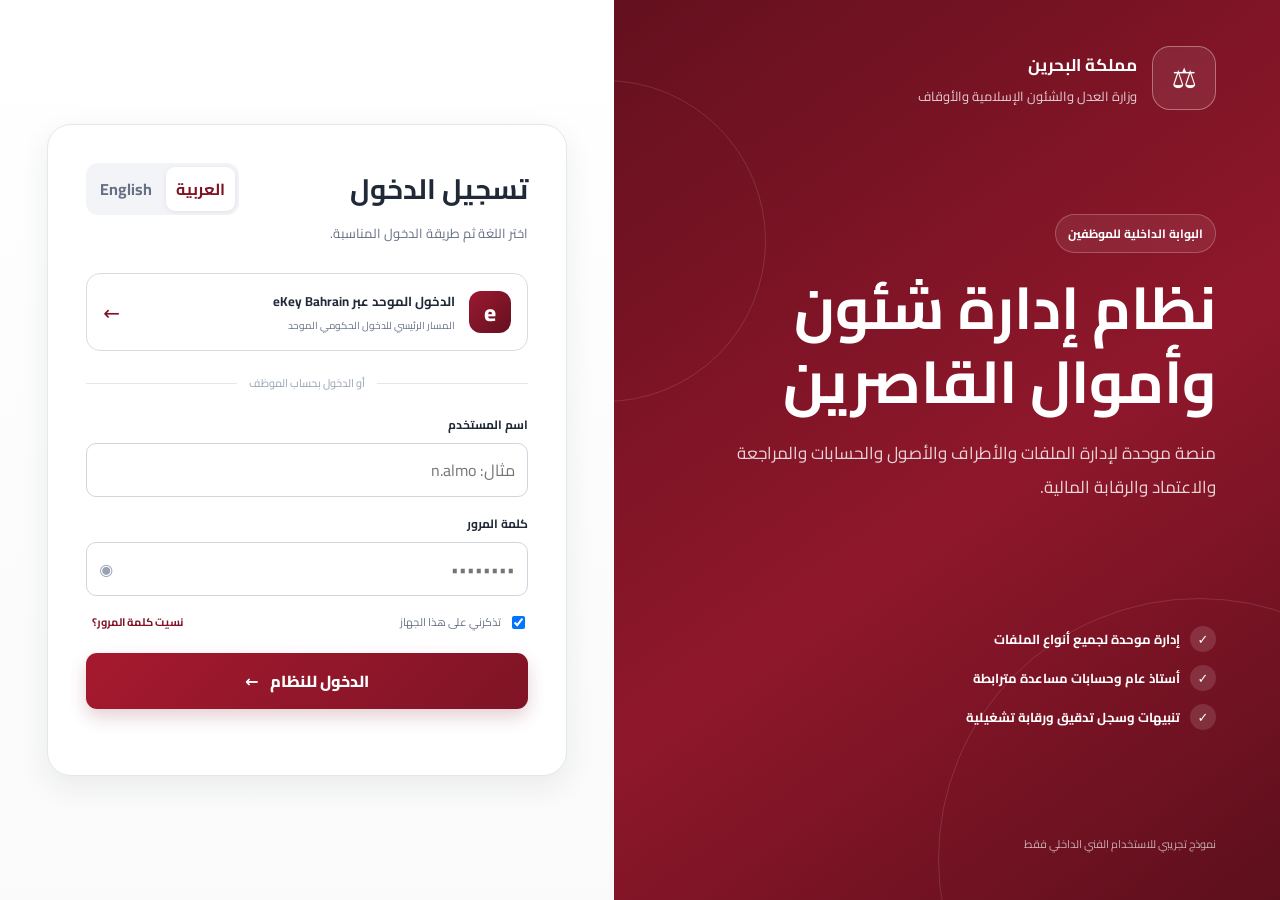
==== commit d7f3c638: "Add files via upload" ====
--- a/login.html
+++ b/login.html
@@ -1,69 +1,2 @@
 <!doctype html>
-<html lang="ar" dir="rtl">
-<head>
-  <meta charset="utf-8" />
-  <meta name="viewport" content="width=device-width,initial-scale=1" />
-  <title>تسجيل الدخول | إدارة شئون وأموال القاصرين</title>
-  <link rel="stylesheet" href="styles.css" />
-</head>
-<body>
-  <main class="login-page">
-    <section class="login-visual" aria-label="هوية النظام">
-      <div class="login-brand">
-        <div class="brand-mark" aria-label="موضع الشعار الرسمي"></div>
-        <div class="brand-text">
-          <strong>مملكة البحرين — وزارة العدل والشئون الإسلامية والأوقاف</strong>
-          <span>إدارة شئون وأموال القاصرين</span>
-        </div>
-      </div>
-
-      <div class="login-hero">
-        <h1>نظام إدارة شئون وأموال القاصرين</h1>
-        <p>بوابة الموظفين الداخلية لإدارة الملفات، التركات، أموال المحجور عليهم، الأصول العقارية، العمليات المالية، والمراجعة والاعتماد ضمن مسار رقابي موحد.</p>
-      </div>
-
-      <div class="login-meta">
-        <span>🔒 دخول آمن</span>
-        <span>⚖ إدارة مركزية للصلاحيات</span>
-        <span>🧾 سجل تدقيق للعمليات</span>
-      </div>
-    </section>
-
-    <section class="login-panel-wrap">
-      <div class="login-panel">
-        <h2>تسجيل الدخول</h2>
-        <p>اختر طريقة الدخول المناسبة لحسابك الوظيفي.</p>
-
-        <div class="ekey-box">
-          <button id="ekeyBtn" class="ekey-btn" type="button">
-            <span class="ekey-badge">e</span>
-            الدخول الموحد عبر eKey Bahrain
-          </button>
-          <div class="helper">المسار الرئيسي المقترح للدخول الموحد. في بيئة الإنتاج يتم الربط مع موفر الهوية الحكومي الفعلي.</div>
-        </div>
-
-        <div class="divider">أو دخول الموظفين الداخلي</div>
-
-        <form id="staffLogin" class="login-form">
-          <div class="form-field">
-            <label for="username">اسم المستخدم</label>
-            <input id="username" autocomplete="username" placeholder="مثال: n.almo" />
-          </div>
-          <div class="form-field">
-            <label for="password">كلمة المرور</label>
-            <input id="password" type="password" autocomplete="current-password" placeholder="••••••••" />
-          </div>
-          <div class="login-actions">
-            <a href="#" onclick="toast('سيتم ربط استعادة كلمة المرور لاحقًا'); return false;">نسيت كلمة المرور؟</a>
-            <button class="btn btn-primary" type="submit">دخول النظام</button>
-          </div>
-        </form>
-
-        <div class="login-footer">نسخة Prototype — للاستخدام الداخلي والتصميم الفني فقط</div>
-      </div>
-    </section>
-  </main>
-  <div id="toast" class="toast"></div>
-  <script src="app.js"></script>
-</body>
-</html>
+<html lang="ar" dir="rtl"><head><meta charset="utf-8"><meta name="viewport" content="width=device-width,initial-scale=1"><title>Login</title><script>location.replace('index.html');</script></head><body></body></html>
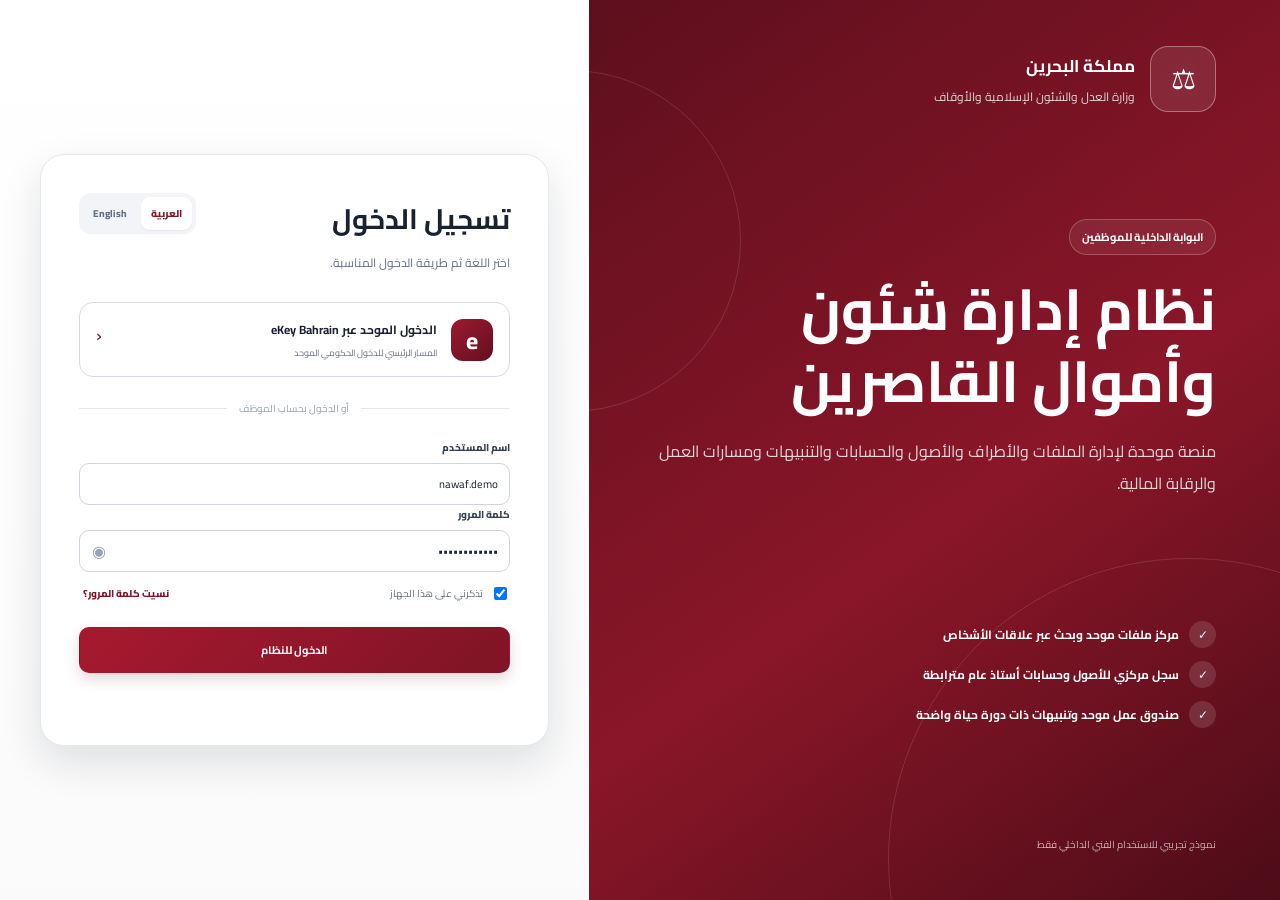
==== commit 585d167a: "Add files via upload" ====
--- a/login.html
+++ b/login.html
@@ -1,2 +1,84 @@
 <!doctype html>
-<html lang="ar" dir="rtl"><head><meta charset="utf-8"><meta name="viewport" content="width=device-width,initial-scale=1"><title>Login</title><script>location.replace('index.html');</script></head><body></body></html>
+<html lang="ar" dir="rtl">
+<head>
+  <meta charset="utf-8" />
+  <meta name="viewport" content="width=device-width,initial-scale=1,viewport-fit=cover" />
+  <meta name="theme-color" content="#7f1426" />
+  <meta name="color-scheme" content="light" />
+  <title>تسجيل الدخول | نظام شئون وأموال القاصرين</title>
+  <link rel="stylesheet" href="styles.css" />
+</head>
+<body class="login-body">
+  <main class="login-shell">
+    <section class="login-brand-panel" aria-labelledby="systemTitle">
+      <div class="gov-brand">
+        <div class="emblem" aria-hidden="true">⚖</div>
+        <div>
+          <strong data-i18n="kingdom">مملكة البحرين</strong>
+          <span data-i18n="ministry">وزارة العدل والشئون الإسلامية والأوقاف</span>
+        </div>
+      </div>
+
+      <div class="login-intro">
+        <span class="eyebrow" data-i18n="internalPortal">البوابة الداخلية للموظفين</span>
+        <h1 id="systemTitle" data-i18n="systemName">نظام إدارة شئون وأموال القاصرين</h1>
+        <p data-i18n="loginIntro">منصة موحدة لإدارة الملفات والأطراف والأصول والحسابات والتنبيهات ومسارات العمل والرقابة المالية.</p>
+      </div>
+
+      <div class="feature-list" aria-label="System highlights">
+        <div><span>✓</span><b data-i18n="feature1">مركز ملفات موحد وبحث عبر علاقات الأشخاص</b></div>
+        <div><span>✓</span><b data-i18n="feature2">سجل مركزي للأصول وحسابات أستاذ عام مترابطة</b></div>
+        <div><span>✓</span><b data-i18n="feature3">صندوق عمل موحد وتنبيهات ذات دورة حياة واضحة</b></div>
+      </div>
+      <small class="prototype-tag" data-i18n="prototypeOnly">نموذج تجريبي للاستخدام الفني الداخلي فقط</small>
+    </section>
+
+    <section class="login-form-panel">
+      <div class="login-card">
+        <div class="login-topline">
+          <div>
+            <h2 data-i18n="signIn">تسجيل الدخول</h2>
+            <p data-i18n="signInHint">اختر اللغة ثم طريقة الدخول المناسبة.</p>
+          </div>
+          <div class="language-picker" role="group" aria-label="Language selection">
+            <button class="lang-btn" data-lang="ar" type="button">العربية</button>
+            <button class="lang-btn" data-lang="en" type="button">English</button>
+          </div>
+        </div>
+
+        <button id="ekeyLogin" class="ekey-btn" type="button">
+          <span class="ekey-logo" aria-hidden="true">e</span>
+          <span>
+            <strong data-i18n="ekeyLogin">الدخول الموحد عبر eKey Bahrain</strong>
+            <small data-i18n="ekeyHint">المسار الرئيسي للدخول الحكومي الموحد</small>
+          </span>
+          <span class="arrow" aria-hidden="true">›</span>
+        </button>
+
+        <div class="or-divider"><span data-i18n="orStaff">أو الدخول بحساب الموظف</span></div>
+
+        <form id="loginForm" novalidate>
+          <label class="field">
+            <span data-i18n="username">اسم المستخدم</span>
+            <input id="username" name="username" autocomplete="username" data-i18n-placeholder="usernamePlaceholder" placeholder="مثال: n.almo" value="nawaf.demo" required />
+          </label>
+          <label class="field">
+            <span data-i18n="password">كلمة المرور</span>
+            <div class="password-wrap">
+              <input id="password" name="password" type="password" autocomplete="current-password" value="Prototype123" required />
+              <button id="togglePassword" class="inline-icon" type="button" aria-label="Show password">◉</button>
+            </div>
+          </label>
+          <div class="login-row">
+            <label class="remember"><input type="checkbox" checked /> <span data-i18n="rememberMe">تذكرني على هذا الجهاز</span></label>
+            <button id="forgotPassword" class="text-btn" type="button" data-i18n="forgotPassword">نسيت كلمة المرور؟</button>
+          </div>
+          <button class="btn btn-primary primary-login" type="submit" data-i18n="enterSystem">الدخول للنظام</button>
+        </form>
+        <div id="loginMessage" class="form-message" role="status" aria-live="polite"></div>
+      </div>
+    </section>
+  </main>
+  <script src="app.js"></script>
+</body>
+</html>
--- a/styles.css
+++ b/styles.css
@@ -0,0 +1,69 @@
+@import url('https://fonts.googleapis.com/css2?family=Cairo:wght@400;500;600;700;800&display=swap');
+
+:root{
+  --maroon:#7f1426;--maroon-2:#a6192e;--maroon-3:#c74659;--maroon-soft:#fbf1f3;
+  --gold:#b68b35;--gold-2:#d4b267;--gold-soft:#f8f0df;
+  --ink:#182230;--muted:#667085;--muted-2:#98a2b3;--line:#e4e7ec;--line-2:#d0d5dd;
+  --soft:#f5f7f9;--soft-2:#eef1f4;--white:#fff;
+  --green:#067647;--green-soft:#ecfdf3;--amber:#b54708;--amber-soft:#fffaeb;
+  --red:#b42318;--red-soft:#fef3f2;--blue:#175cd3;--blue-soft:#eff4ff;--purple:#6938ef;--purple-soft:#f4f3ff;
+  --shadow-xs:0 1px 2px rgba(16,24,40,.05);--shadow-sm:0 4px 14px rgba(16,24,40,.06);--shadow:0 16px 40px rgba(16,24,40,.12);
+  --radius-sm:10px;--radius:15px;--radius-lg:22px;--sidebar:278px;--header:72px;
+}
+*{box-sizing:border-box}html{font-family:'Cairo',Tahoma,Arial,sans-serif;background:var(--soft);color:var(--ink);scroll-behavior:smooth}body{margin:0;min-height:100vh}button,input,select,textarea{font:inherit}button{cursor:pointer}a{text-decoration:none;color:inherit}img,svg{max-width:100%}::selection{background:#efd2d8;color:var(--maroon)}
+
+/* Shared controls */
+.btn{border:1px solid var(--line-2);background:#fff;color:var(--ink);border-radius:10px;padding:9px 13px;font-weight:700;font-size:11px;display:inline-flex;align-items:center;justify-content:center;gap:7px;min-height:38px;transition:.18s;white-space:nowrap}.btn:hover{border-color:#b9c0ca;background:#fafafa;transform:translateY(-1px)}.btn:disabled{opacity:.45;cursor:not-allowed;transform:none}.btn-primary{background:linear-gradient(135deg,var(--maroon-2),var(--maroon));border-color:transparent;color:#fff;box-shadow:0 6px 14px rgba(127,20,38,.18)}.btn-primary:hover{background:linear-gradient(135deg,#b01d35,#6f1021)}.btn-gold{background:linear-gradient(135deg,var(--gold-2),var(--gold));border-color:transparent;color:#3c2b0d}.btn-danger{background:#fff5f4;border-color:#fecdca;color:var(--red)}.btn-success{background:var(--green-soft);border-color:#abefc6;color:var(--green)}.btn-soft{background:var(--maroon-soft);border-color:#efd8dd;color:var(--maroon)}.btn-sm{padding:6px 9px;min-height:30px;font-size:9px}.btn-icon{width:38px;padding:0}.text-btn{border:0;background:transparent;color:var(--maroon);font-weight:800;padding:4px}.icon-button{width:40px;height:40px;display:grid;place-items:center;border:1px solid var(--line);background:#fff;border-radius:11px;color:var(--ink);transition:.18s}.icon-button:hover{border-color:#c5cbd3;background:#fafafa}.field{display:block;min-width:0}.field>span,.field-label{display:flex;align-items:center;gap:6px;font-size:10px;font-weight:800;color:#344054;margin-bottom:6px}.field small{display:block;color:var(--muted);font-size:8px;margin-top:5px;line-height:1.7}.field input,.field select,.field textarea,.control{width:100%;min-height:42px;border:1px solid var(--line-2);border-radius:10px;padding:9px 11px;background:#fff;outline:none;color:var(--ink);font-size:11px}.field textarea{min-height:92px;resize:vertical}.field input:focus,.field select:focus,.field textarea:focus,.control:focus{border-color:var(--maroon-2);box-shadow:0 0 0 3px rgba(166,25,46,.08)}.field input[disabled],.field input[readonly],.field select[disabled]{background:#f8f9fb;color:#667085}.required:after{content:'*';color:var(--red);margin-inline-start:3px}.field-error{color:var(--red)!important}.form-grid{display:grid;grid-template-columns:repeat(2,minmax(0,1fr));gap:13px}.form-grid.three{grid-template-columns:repeat(3,minmax(0,1fr))}.span-2{grid-column:1/-1}.form-actions,.page-actions{display:flex;gap:8px;align-items:center;flex-wrap:wrap}.form-message{min-height:24px;color:var(--red);font-size:10px;margin-top:10px}.chip{display:inline-flex;align-items:center;gap:5px;border-radius:999px;padding:5px 9px;background:#f2f4f7;color:#475467;font-weight:700;font-size:8px;border:1px solid transparent}.chip.source{background:var(--blue-soft);color:var(--blue);border-color:#d1e0ff}.chip.success{background:var(--green-soft);color:var(--green);border-color:#abefc6}.chip.warning{background:var(--amber-soft);color:var(--amber);border-color:#fedf89}.chip.danger{background:var(--red-soft);color:var(--red);border-color:#fecdca}.chip.gold{background:var(--gold-soft);color:#76591e;border-color:#ead6ad}.badge{display:inline-flex;align-items:center;justify-content:center;min-width:20px;height:20px;border-radius:999px;padding:0 6px;background:#f2f4f7;color:#475467;font-size:8px;font-weight:800}.help-note{border:1px solid #d1e0ff;background:var(--blue-soft);border-radius:11px;padding:10px 12px;color:#1849a9;font-size:9px;line-height:1.8}.warning-note{border-color:#fedf89;background:var(--amber-soft);color:#93370d}.danger-note{border-color:#fecdca;background:var(--red-soft);color:#912018}.success-note{border-color:#abefc6;background:var(--green-soft);color:#05603a}.empty-state{text-align:center;padding:40px 20px;color:var(--muted)}.empty-state span{display:block;font-size:34px;margin-bottom:8px}.empty-state b{display:block;color:var(--ink);margin-bottom:4px}.muted{color:var(--muted)}.mono{font-family:ui-monospace,SFMono-Regular,Consolas,monospace;direction:ltr;unicode-bidi:embed}.amount{font-variant-numeric:tabular-nums;font-weight:800}.divider{height:1px;background:var(--line);margin:14px 0}.visually-hidden{position:absolute!important;width:1px;height:1px;padding:0;margin:-1px;overflow:hidden;clip:rect(0,0,0,0);white-space:nowrap;border:0}
+
+/* Login */
+.login-body{background:#fff}.login-shell{min-height:100vh;display:grid;grid-template-columns:minmax(0,1.08fr) minmax(430px,.92fr)}.login-brand-panel{position:relative;overflow:hidden;background:linear-gradient(145deg,#5e0f1d,#8a1629 56%,#4d0c17);color:#fff;padding:46px clamp(34px,5vw,82px);display:flex;flex-direction:column;justify-content:space-between;gap:50px}.login-brand-panel:before,.login-brand-panel:after{content:"";position:absolute;border:1px solid rgba(255,255,255,.12);border-radius:50%}.login-brand-panel:before{width:600px;height:600px;inset:auto -210px -260px auto}.login-brand-panel:after{width:340px;height:340px;inset:70px auto auto -190px}.gov-brand{display:flex;align-items:center;gap:15px;position:relative;z-index:1}.emblem,.mini-emblem{display:grid;place-items:center;border:1px solid rgba(255,255,255,.35);background:rgba(255,255,255,.09);backdrop-filter:blur(8px)}.emblem{width:66px;height:66px;border-radius:18px;font-size:28px}.gov-brand div:last-child{display:flex;flex-direction:column}.gov-brand strong{font-size:17px}.gov-brand span{font-size:12px;opacity:.82;margin-top:3px}.login-intro{position:relative;z-index:1;max-width:720px}.eyebrow{display:inline-flex;border:1px solid rgba(255,255,255,.22);border-radius:999px;padding:7px 12px;font-size:11px;font-weight:700;background:rgba(255,255,255,.07)}.login-intro h1{font-size:clamp(34px,4.5vw,61px);line-height:1.25;margin:18px 0}.login-intro p{font-size:16px;line-height:2;color:rgba(255,255,255,.82);max-width:650px}.feature-list{display:grid;gap:13px;position:relative;z-index:1}.feature-list>div{display:flex;align-items:center;gap:10px;font-size:12px}.feature-list span{width:27px;height:27px;border-radius:50%;background:rgba(255,255,255,.13);display:grid;place-items:center}.prototype-tag{font-size:10px;opacity:.68;position:relative;z-index:1}.login-form-panel{display:grid;place-items:center;padding:40px;background:linear-gradient(180deg,#fff,#fafafa)}.login-card{width:min(520px,100%);padding:38px;border:1px solid var(--line);border-radius:24px;box-shadow:var(--shadow);background:#fff}.login-topline{display:flex;justify-content:space-between;align-items:flex-start;gap:18px}.login-topline h2{margin:0;font-size:28px}.login-topline p{margin:6px 0 0;color:var(--muted);font-size:12px}.language-picker,.portal-lang-switch{display:flex;gap:4px;padding:4px;background:#f2f4f7;border-radius:12px}.lang-btn{border:0;background:transparent;color:var(--muted);font-weight:800;padding:7px 10px;border-radius:9px;white-space:nowrap;font-size:10px}.lang-btn.active{background:#fff;color:var(--maroon);box-shadow:var(--shadow-xs)}.ekey-btn{width:100%;margin:28px 0 22px;border:1px solid #d7dce3;background:#fff;border-radius:14px;padding:15px 16px;display:grid;grid-template-columns:44px 1fr auto;align-items:center;gap:12px;text-align:start;color:var(--ink);transition:.2s}.ekey-btn:hover{border-color:var(--maroon-2);box-shadow:0 7px 18px rgba(127,20,38,.1);transform:translateY(-1px)}.ekey-logo{width:42px;height:42px;border-radius:12px;background:linear-gradient(135deg,#9d1930,#63101f);color:#fff;display:grid;place-items:center;font-size:23px;font-weight:800}.ekey-btn strong,.ekey-btn small{display:block}.ekey-btn strong{font-size:12px}.ekey-btn small{color:var(--muted);margin-top:3px;font-size:9px}.ekey-btn .arrow{font-size:20px;color:var(--maroon)}.or-divider{display:flex;align-items:center;gap:12px;color:#98a2b3;font-size:10px;margin:12px 0 20px}.or-divider:before,.or-divider:after{content:"";height:1px;background:var(--line);flex:1}.password-wrap{position:relative}.password-wrap input{padding-inline-end:42px}.inline-icon{position:absolute;inset-inline-end:7px;top:50%;transform:translateY(-50%);border:0;background:transparent;color:#98a2b3}.login-row{display:flex;justify-content:space-between;align-items:center;gap:12px;margin:8px 0 20px;font-size:10px}.remember{display:flex;align-items:center;gap:7px;color:var(--muted)}.primary-login{width:100%;min-height:46px}
+
+/* App shell */
+.portal-body{background:var(--soft);overflow-x:hidden}.app-shell{min-height:100vh}.topbar{position:fixed;z-index:100;inset:0 0 auto 0;height:var(--header);background:#fff;border-bottom:1px solid var(--line);display:grid;grid-template-columns:auto minmax(220px,620px) auto;align-items:center;gap:20px;padding:0 18px;box-shadow:0 1px 5px rgba(16,24,40,.03)}.topbar-start,.topbar-actions{display:flex;align-items:center;gap:10px}.portal-brand{display:flex;align-items:center;gap:10px;min-width:0}.mini-emblem{width:40px;height:40px;border-radius:12px;color:#fff;background:linear-gradient(135deg,var(--maroon-2),var(--maroon));border:0;box-shadow:0 4px 10px rgba(127,20,38,.18)}.portal-brand>div:last-child{display:flex;flex-direction:column;min-width:0}.portal-brand strong{font-size:12px;white-space:nowrap}.portal-brand span{font-size:8px;color:var(--muted);margin-top:2px}.header-search-wrap{min-width:0}.header-search{width:100%;height:40px;border:1px solid var(--line);border-radius:11px;background:#f8f9fb;color:var(--muted);display:flex;align-items:center;gap:9px;padding:0 12px;text-align:start;font-size:10px}.header-search span:nth-child(2){flex:1;overflow:hidden;text-overflow:ellipsis;white-space:nowrap}.header-search kbd{font:inherit;font-size:8px;border:1px solid var(--line-2);border-bottom-width:2px;border-radius:5px;padding:2px 5px;background:#fff;color:#667085}.notification-button{position:relative}.notification-count{position:absolute;inset:-5px -5px auto auto;min-width:18px;height:18px;padding:0 4px;background:var(--red);color:#fff;border:2px solid #fff;border-radius:999px;font-size:7px;display:grid;place-items:center;font-weight:800}.user-menu-button{border:0;background:transparent;display:flex;align-items:center;gap:8px;color:var(--ink);padding:4px 6px;border-radius:10px}.user-menu-button:hover{background:#f8f9fb}.avatar{width:36px;height:36px;border-radius:50%;display:grid;place-items:center;background:var(--maroon-soft);color:var(--maroon);font-weight:800}.user-copy{display:flex;flex-direction:column;text-align:start}.user-copy strong{font-size:9px}.user-copy small{font-size:7px;color:var(--muted)}
+.sidebar{position:fixed;z-index:70;inset-block-start:var(--header);inset-inline-start:0;width:var(--sidebar);height:calc(100dvh - var(--header));background:#fff;border-inline-end:1px solid var(--line);overflow-y:auto;overflow-x:hidden;padding:16px 11px calc(24px + env(safe-area-inset-bottom));transition:transform .25s ease;overscroll-behavior:contain;scrollbar-width:thin;touch-action:pan-y}.nav-list{display:flex;flex-direction:column;min-height:100%}.nav-caption{font-size:8px;font-weight:800;color:var(--muted-2);padding:10px 11px 6px}.nav-link{width:100%;border:0;background:transparent;display:grid;grid-template-columns:25px 1fr auto;align-items:center;gap:8px;padding:10px 11px;border-radius:10px;text-align:start;color:#475467;margin:1px 0;touch-action:manipulation}.nav-link:hover{background:#f8f9fb;color:var(--maroon)}.nav-link.active{background:linear-gradient(135deg,#fbf0f2,#f8e9ec);color:var(--maroon);box-shadow:inset 3px 0 0 var(--maroon-2)}html[dir="rtl"] .nav-link.active{box-shadow:inset -3px 0 0 var(--maroon-2)}.nav-link span:first-child{font-size:15px;text-align:center}.nav-link b{font-size:10px}.nav-badge{min-width:21px;height:20px;padding:0 6px;border-radius:999px;background:#f2f4f7;color:#475467;font-size:7px;font-weight:800;display:grid;place-items:center}.nav-badge.danger{background:var(--red-soft);color:var(--red)}.nav-badge.gold{background:var(--gold-soft);color:#795b1c}.logout-link{margin-top:auto;color:var(--red)}.main-area{margin-inline-start:var(--sidebar);padding-top:var(--header);min-height:100vh;transition:margin .25s}.breadcrumb{height:48px;display:flex;align-items:center;gap:7px;padding:0 24px;border-bottom:1px solid var(--line);background:#fff;color:var(--muted);font-size:9px;position:sticky;top:var(--header);z-index:40}.breadcrumb strong{color:var(--ink)}.page-content{padding:22px 24px 40px;max-width:1760px;margin:0 auto}.sidebar-backdrop,.drawer-backdrop{display:none;position:fixed;inset:0;background:rgba(16,24,40,.42);backdrop-filter:blur(1px)}.sidebar-backdrop{z-index:65}.drawer-backdrop{z-index:129}.sidebar-backdrop.open,.drawer-backdrop.open{display:block}
+
+/* Regions and layouts */
+.page-header{display:flex;justify-content:space-between;align-items:flex-start;gap:18px;margin-bottom:17px}.page-header h1{font-size:25px;line-height:1.3;margin:0}.page-header p{font-size:10px;line-height:1.8;color:var(--muted);margin:5px 0 0;max-width:850px}.section-title{display:flex;justify-content:space-between;align-items:center;gap:10px;margin:0 0 10px}.section-title h2,.section-title h3{margin:0;font-size:14px}.section-title p{margin:2px 0 0;color:var(--muted);font-size:8px}.panel,.t-Region{background:#fff;border:1px solid var(--line);border-radius:var(--radius);box-shadow:var(--shadow-xs);min-width:0}.panel-head{display:flex;justify-content:space-between;align-items:center;gap:12px;padding:14px 16px;border-bottom:1px solid var(--line)}.panel-head h2,.panel-head h3{margin:0;font-size:12px}.panel-head p{margin:3px 0 0;color:var(--muted);font-size:8px}.panel-body{padding:15px 16px}.panel-body.flush{padding:0}.cards-grid{display:grid;grid-template-columns:repeat(2,minmax(0,1fr));gap:14px}.two-col{display:grid;grid-template-columns:minmax(0,1.35fr) minmax(310px,.65fr);gap:14px}.three-col{display:grid;grid-template-columns:repeat(3,minmax(0,1fr));gap:14px}.stack{display:grid;gap:14px}.kpi-grid{display:grid;grid-template-columns:repeat(4,minmax(0,1fr));gap:12px;margin-bottom:14px}.kpi-card{background:#fff;border:1px solid var(--line);border-radius:var(--radius);padding:15px;min-height:116px;box-shadow:var(--shadow-xs);display:flex;flex-direction:column;justify-content:space-between}.kpi-card .kpi-top{display:flex;justify-content:space-between;align-items:center;gap:10px}.kpi-icon{width:36px;height:36px;border-radius:11px;display:grid;place-items:center;background:var(--maroon-soft);color:var(--maroon)}.kpi-card.gold .kpi-icon{background:var(--gold-soft);color:#795b1c}.kpi-card.blue .kpi-icon{background:var(--blue-soft);color:var(--blue)}.kpi-card.green .kpi-icon{background:var(--green-soft);color:var(--green)}.kpi-label{font-size:9px;color:var(--muted);font-weight:700}.kpi-number{font-size:25px;line-height:1.2;font-weight:800;margin:5px 0}.kpi-foot{font-size:8px;color:var(--muted)}.module-entry-grid{display:grid;grid-template-columns:repeat(6,minmax(0,1fr));gap:11px;margin-bottom:14px}.module-entry{border:1px solid var(--line);background:#fff;border-radius:14px;padding:13px;text-align:start;color:var(--ink);transition:.18s;min-height:105px;display:flex;flex-direction:column;justify-content:space-between}.module-entry:hover{border-color:#dbbbc1;box-shadow:var(--shadow-sm);transform:translateY(-2px)}.module-entry .module-icon{width:35px;height:35px;border-radius:10px;background:var(--maroon-soft);color:var(--maroon);display:grid;place-items:center;font-size:16px}.module-entry b{font-size:10px;display:block;margin-top:10px}.module-entry small{font-size:7px;color:var(--muted);line-height:1.6}.status{display:inline-flex;align-items:center;justify-content:center;border-radius:999px;padding:5px 8px;font-weight:800;font-size:8px;white-space:nowrap}.status.draft{background:#f2f4f7;color:#475467}.status.awaitingApproval,.status.review{background:var(--amber-soft);color:var(--amber)}.status.active,.status.completed,.status.paid{background:var(--green-soft);color:var(--green)}.status.suspended,.status.overdue,.status.closed{background:var(--red-soft);color:var(--red)}.status.followup,.status.inprogress{background:var(--blue-soft);color:var(--blue)}.status.info{background:var(--purple-soft);color:var(--purple)}
+
+/* Tables / interactive grids */
+.table-wrap{width:100%;overflow:auto;max-width:100%;-webkit-overflow-scrolling:touch}.data-table,.a-IG{width:100%;border-collapse:collapse;min-width:820px}.data-table th,.data-table td{padding:11px 12px;border-bottom:1px solid var(--line);text-align:start;vertical-align:middle;font-size:9px}.data-table th{background:#f8f9fb;color:#475467;font-size:8px;font-weight:800;position:sticky;top:0;z-index:1}.data-table tbody tr:hover{background:#fffafa}.data-table tbody tr:last-child td{border-bottom:0}.case-name{font-weight:800;color:var(--ink)}.case-sub{font-size:7px;color:var(--muted);margin-top:2px;line-height:1.6}.table-toolbar{display:grid;grid-template-columns:minmax(250px,2fr) repeat(3,minmax(135px,1fr)) auto;gap:9px;padding:13px;background:#fff;border:1px solid var(--line);border-radius:14px;margin-bottom:12px}.search-control{position:relative}.search-control input{padding-inline-start:35px}.search-control span{position:absolute;inset-inline-start:11px;top:50%;transform:translateY(-50%);color:var(--muted)}.pagination{display:flex;justify-content:space-between;align-items:center;gap:10px;padding:11px 14px;border-top:1px solid var(--line);font-size:8px;color:var(--muted)}.pager-buttons{display:flex;gap:5px}.saved-views{display:flex;gap:7px;overflow:auto;margin-bottom:11px;padding-bottom:2px}.view-chip{border:1px solid var(--line);background:#fff;border-radius:999px;padding:7px 10px;font-size:8px;font-weight:800;color:#667085;white-space:nowrap}.view-chip.active{border-color:#e5b9c1;background:var(--maroon-soft);color:var(--maroon)}
+
+/* Dashboard */
+.dashboard-hero{background:linear-gradient(135deg,#fff,#fbf4f5);border:1px solid #eddadd;border-radius:18px;padding:18px;margin-bottom:14px;display:flex;justify-content:space-between;align-items:center;gap:18px}.dashboard-hero h1{margin:0;font-size:24px}.dashboard-hero p{margin:5px 0 0;color:var(--muted);font-size:10px}.dashboard-hero .hero-meta{display:flex;gap:8px;flex-wrap:wrap;justify-content:flex-end}.work-list,.alert-list{display:grid;gap:9px}.work-card,.alert-card{border:1px solid var(--line);border-radius:12px;background:#fff;padding:11px;display:grid;grid-template-columns:38px 1fr auto;align-items:center;gap:10px;text-align:start}.work-card:hover,.alert-card:hover{border-color:#d7b7bd;background:#fffafa}.work-icon,.alert-icon{width:38px;height:38px;border-radius:11px;display:grid;place-items:center;background:#f2f4f7}.alert-card.critical .alert-icon{background:var(--red-soft);color:var(--red)}.alert-card.warning .alert-icon{background:var(--amber-soft);color:var(--amber)}.alert-card.info .alert-icon{background:var(--blue-soft);color:var(--blue)}.work-card b,.alert-card b{font-size:9px;display:block}.work-card small,.alert-card small{font-size:7px;color:var(--muted);display:block;margin-top:3px;line-height:1.6}.work-meta{text-align:end}.work-meta strong{display:block;font-size:9px}.work-meta small{font-size:7px}.finance-monitor-grid{display:grid;grid-template-columns:repeat(3,minmax(0,1fr));gap:10px}.finance-monitor{border:1px solid var(--line);border-radius:12px;padding:12px;background:#fff}.finance-monitor span{font-size:8px;color:var(--muted);display:block}.finance-monitor strong{font-size:18px;display:block;margin:5px 0}.finance-monitor small{font-size:7px;color:var(--muted)}
+
+/* Details, tabs, profile */
+.profile-head{background:linear-gradient(135deg,#fff,#fbf4f5);border:1px solid #eddadd;border-radius:16px;padding:16px;margin-bottom:12px;display:flex;justify-content:space-between;align-items:flex-start;gap:18px}.profile-title{display:flex;gap:12px;align-items:center}.profile-avatar{width:52px;height:52px;border-radius:15px;background:linear-gradient(135deg,var(--maroon-2),var(--maroon));color:#fff;display:grid;place-items:center;font-size:20px;font-weight:800}.profile-title h2{margin:0;font-size:18px}.profile-title p{margin:4px 0 0;color:var(--muted);font-size:8px}.profile-actions{display:flex;gap:7px;flex-wrap:wrap;justify-content:flex-end}.tabs{display:flex;gap:5px;overflow:auto;padding:5px;background:#fff;border:1px solid var(--line);border-radius:13px;margin-bottom:12px}.tab-btn{border:0;background:transparent;color:#667085;border-radius:9px;padding:9px 11px;font-size:8px;font-weight:800;white-space:nowrap}.tab-btn.active{background:var(--maroon-soft);color:var(--maroon)}.detail-grid{display:grid;grid-template-columns:repeat(3,minmax(0,1fr));gap:10px}.detail-item{border:1px solid var(--line);background:#fafbfc;border-radius:11px;padding:10px;min-width:0}.detail-item span{font-size:7px;color:var(--muted);display:block;margin-bottom:3px}.detail-item strong{font-size:9px;display:block;word-break:break-word}.source-line{display:flex;align-items:center;gap:6px;margin-top:5px;font-size:7px;color:var(--muted)}.timeline{position:relative;display:grid;gap:12px}.timeline:before{content:"";position:absolute;inset-inline-start:15px;top:12px;bottom:12px;width:1px;background:var(--line)}.timeline-item{position:relative;padding-inline-start:40px}.timeline-dot{position:absolute;inset-inline-start:7px;top:5px;width:17px;height:17px;border:4px solid #fff;border-radius:50%;background:var(--maroon-2);box-shadow:0 0 0 1px #e2b9c0}.timeline-item b{font-size:9px}.timeline-item p{margin:3px 0 0;color:var(--muted);font-size:8px;line-height:1.7}.completeness-wrap{display:grid;grid-template-columns:120px 1fr;gap:16px;align-items:center}.progress-ring{width:110px;height:110px;border-radius:50%;display:grid;place-items:center;background:conic-gradient(var(--maroon-2) var(--progress,0%),#eceff2 0);position:relative}.progress-ring:after{content:"";position:absolute;inset:10px;background:#fff;border-radius:50%}.progress-ring strong{position:relative;z-index:1;font-size:22px}.weight-list{display:grid;gap:7px}.weight-row{display:grid;grid-template-columns:1fr auto;gap:8px;align-items:center}.weight-row span{font-size:8px}.mini-bar{grid-column:1/-1;height:5px;background:#eef0f2;border-radius:999px;overflow:hidden}.mini-bar i{display:block;height:100%;background:linear-gradient(90deg,var(--maroon-2),var(--gold));border-radius:999px}.party-groups{display:grid;gap:14px}.group-label{display:flex;align-items:center;gap:8px;margin-bottom:8px}.group-label h3{margin:0;font-size:12px}.party-card-grid{display:grid;grid-template-columns:repeat(2,minmax(0,1fr));gap:10px}.party-card{border:1px solid var(--line);border-radius:12px;padding:11px;background:#fff}.party-card-head{display:flex;justify-content:space-between;gap:10px}.party-card h4{margin:0;font-size:10px}.party-card p{margin:3px 0 0;color:var(--muted);font-size:7px}.party-card .party-balance{margin-top:9px;padding-top:9px;border-top:1px solid var(--line);display:flex;justify-content:space-between;align-items:center;gap:8px}.party-card .party-balance span{font-size:8px;color:var(--muted)}.party-card .party-balance strong{font-size:12px}.document-grid{display:grid;grid-template-columns:repeat(2,minmax(0,1fr));gap:9px}.document-card{border:1px solid var(--line);border-radius:11px;padding:10px;display:grid;grid-template-columns:35px 1fr auto;gap:9px;align-items:center}.document-icon{width:35px;height:35px;border-radius:9px;background:var(--blue-soft);color:var(--blue);display:grid;place-items:center}.document-card b{font-size:9px;display:block}.document-card small{font-size:7px;color:var(--muted)}
+
+/* Alerts and inbox */
+.alert-filter-grid{display:grid;grid-template-columns:2fr repeat(3,1fr);gap:9px;margin-bottom:12px}.alert-center-card{border:1px solid var(--line);border-radius:13px;background:#fff;padding:12px;display:grid;grid-template-columns:42px 1fr auto;gap:12px;align-items:start}.alert-center-card+.alert-center-card{margin-top:9px}.alert-center-card .alert-icon{width:42px;height:42px}.alert-title-row{display:flex;align-items:center;gap:6px;flex-wrap:wrap}.alert-title-row h3{margin:0;font-size:11px}.alert-center-card p{margin:5px 0;color:var(--muted);font-size:8px;line-height:1.8}.alert-rule{display:grid;grid-template-columns:repeat(3,minmax(0,1fr));gap:7px;margin-top:8px}.alert-rule div{background:#f8f9fb;border-radius:8px;padding:7px}.alert-rule span{display:block;font-size:6px;color:var(--muted)}.alert-rule b{font-size:7px}.sla{font-weight:800}.sla.overdue{color:var(--red)}.sla.warning{color:var(--amber)}.inbox-card{border:1px solid var(--line);border-radius:12px;background:#fff;padding:12px;display:grid;grid-template-columns:minmax(220px,1.4fr) repeat(4,minmax(100px,.7fr)) auto;gap:10px;align-items:center;margin-bottom:8px}.inbox-card h3{margin:0;font-size:10px}.inbox-card p{margin:3px 0 0;color:var(--muted);font-size:7px}.inbox-cell span{display:block;font-size:6px;color:var(--muted)}.inbox-cell b{font-size:8px}
+
+/* Wizard */
+.wizard-progress{display:grid;grid-template-columns:repeat(5,minmax(115px,1fr));gap:5px;margin-bottom:16px;overflow:auto;padding-bottom:3px}.wizard-step{border:1px solid var(--line);background:#f8f9fb;border-radius:9px;padding:9px 10px;color:var(--muted);font-size:8px;font-weight:800;white-space:nowrap;text-align:center}.wizard-step.active{border-color:#dfb2ba;background:var(--maroon-soft);color:var(--maroon)}.wizard-step.done{border-color:#abefc6;background:var(--green-soft);color:var(--green)}.wizard-actions{display:flex;justify-content:space-between;align-items:center;gap:10px;padding-top:15px;margin-top:15px;border-top:1px solid var(--line)}.type-grid{display:grid;grid-template-columns:repeat(2,minmax(0,1fr));gap:9px}.type-card{border:1px solid var(--line);background:#fff;border-radius:12px;padding:11px;text-align:start;display:flex;gap:9px;align-items:flex-start;color:var(--ink)}.type-card:hover{border-color:#d7b7bd;background:#fffafa}.type-card.selected{border-color:var(--maroon-2);background:var(--maroon-soft);box-shadow:0 0 0 2px rgba(166,25,46,.07)}.type-icon{width:36px;height:36px;border-radius:10px;background:#f2f4f7;display:grid;place-items:center;flex:0 0 36px}.type-card b{display:block;font-size:9px}.type-card small{display:block;color:var(--muted);font-size:7px;line-height:1.5;margin-top:2px}.source-result{border:1px solid #d1e0ff;background:#f6f8ff;border-radius:12px;padding:11px;margin-top:11px}.source-result-head{display:flex;justify-content:space-between;align-items:center;gap:10px;margin-bottom:9px}.source-result-head h3{margin:0;font-size:10px}.review-sections{display:grid;gap:10px}.review-section{border:1px solid var(--line);border-radius:11px;overflow:hidden}.review-section h3{margin:0;padding:9px 11px;background:#f8f9fb;border-bottom:1px solid var(--line);font-size:9px}.review-section .review-body{padding:10px}.check-list{display:grid;gap:7px}.check-row{display:flex;justify-content:space-between;align-items:center;gap:10px;border:1px solid var(--line);border-radius:9px;padding:8px 10px}.check-row b{font-size:8px}.check-row small{font-size:7px;color:var(--muted);display:block;margin-top:2px}.duplicate-banner{border:1px solid #fecdca;background:var(--red-soft);color:#912018;border-radius:11px;padding:10px;display:flex;justify-content:space-between;align-items:center;gap:10px;margin-top:10px}.duplicate-banner b{font-size:9px}.duplicate-banner p{font-size:7px;margin:2px 0 0}.manual-override{display:none;margin-top:10px}.manual-override.open{display:block}
+
+/* Assets */
+.asset-category-grid{display:grid;grid-template-columns:repeat(5,minmax(0,1fr));gap:10px;margin-bottom:13px}.asset-category-card{border:1px solid var(--line);background:#fff;border-radius:13px;padding:12px;text-align:start;color:var(--ink);min-height:125px}.asset-category-card:hover,.asset-category-card.active{border-color:#d7b7bd;background:#fffafa}.asset-category-card .asset-cat-icon{width:36px;height:36px;border-radius:10px;background:var(--gold-soft);color:#795b1c;display:grid;place-items:center}.asset-category-card h3{font-size:10px;margin:9px 0 4px}.asset-category-card p{font-size:7px;color:var(--muted);line-height:1.7;margin:0}.source-map{display:grid;gap:6px}.source-map-row{display:grid;grid-template-columns:160px 1fr 110px 100px;gap:8px;align-items:center;border:1px solid var(--line);border-radius:9px;padding:8px}.source-map-row span{font-size:7px;color:var(--muted)}.source-map-row b{font-size:8px}.asset-profile-grid{display:grid;grid-template-columns:minmax(0,1.2fr) minmax(300px,.8fr);gap:13px}.metric-strip{display:grid;grid-template-columns:repeat(4,minmax(0,1fr));gap:8px}.metric-mini{border:1px solid var(--line);border-radius:10px;padding:9px;background:#fafbfc}.metric-mini span{font-size:7px;color:var(--muted);display:block}.metric-mini strong{font-size:13px;display:block;margin-top:3px}.field-dictionary{width:100%;border-collapse:collapse;min-width:760px}.field-dictionary th,.field-dictionary td{border-bottom:1px solid var(--line);padding:8px 9px;text-align:start;font-size:8px}.field-dictionary th{background:#f8f9fb;color:#475467}.yes{color:var(--green);font-weight:800}.no{color:var(--muted);font-weight:800}
+
+/* Properties */
+.module-tabs{display:flex;gap:6px;overflow:auto;padding:5px;margin-bottom:12px;background:#fff;border:1px solid var(--line);border-radius:13px}.module-tab{border:0;background:transparent;color:#667085;border-radius:9px;padding:9px 11px;display:flex;align-items:center;gap:6px;white-space:nowrap;font-weight:800;font-size:8px}.module-tab.active{background:var(--maroon-soft);color:var(--maroon)}.property-kpis{display:grid;grid-template-columns:repeat(4,minmax(0,1fr));gap:10px;margin-bottom:12px}.property-tree{display:grid;gap:10px}.tree-file{border:1px solid var(--line);border-radius:12px;padding:10px;background:#fff}.tree-node{width:100%;border:0;background:transparent;border-radius:9px;padding:8px;display:flex;align-items:center;gap:9px;text-align:start;color:var(--ink)}.tree-node:hover{background:#f8f9fb}.tree-icon{width:31px;height:31px;border-radius:9px;display:grid;place-items:center;background:#f2f4f7}.tree-node b{display:block;font-size:9px}.tree-node small{display:block;font-size:7px;color:var(--muted)}.tree-children{margin-inline-start:18px;padding-inline-start:13px;border-inline-start:1px dashed #d7dce3}.occupancy-bar{height:6px;background:#eef0f2;border-radius:999px;overflow:hidden;margin-top:5px}.occupancy-bar i{display:block;height:100%;background:linear-gradient(90deg,var(--maroon-2),var(--gold));border-radius:999px}
+
+/* Ledger / statement */
+.ledger-tabs{display:flex;gap:7px;margin-bottom:12px}.summary-grid,.statement-summary{display:grid;grid-template-columns:repeat(4,minmax(0,1fr));gap:9px;margin-bottom:12px}.summary-box{border:1px solid var(--line);border-radius:11px;padding:10px;background:#fafbfc}.summary-box span{display:block;color:var(--muted);font-size:7px}.summary-box strong{display:block;font-size:15px;margin-top:4px}.journal-entry{border:1px solid var(--line);border-radius:11px;overflow:hidden}.journal-head{background:#f8f9fb;padding:9px 11px;border-bottom:1px solid var(--line);display:flex;justify-content:space-between;gap:10px}.journal-head b{font-size:9px}.journal-head span{font-size:7px;color:var(--muted)}
+
+/* Reports */
+.report-grid{display:grid;grid-template-columns:repeat(3,minmax(0,1fr));gap:11px}.report-card{border:1px solid var(--line);border-radius:13px;background:#fff;padding:13px;min-height:155px;display:flex;flex-direction:column}.report-icon{width:38px;height:38px;border-radius:11px;background:var(--blue-soft);color:var(--blue);display:grid;place-items:center;font-size:17px}.report-card h3{font-size:10px;margin:10px 0 4px}.report-card p{font-size:7px;color:var(--muted);line-height:1.7;margin:0 0 10px}.report-card .btn{margin-top:auto;align-self:flex-start}
+
+/* Drawer, modal, toast */
+.drawer{position:fixed;z-index:130;inset-block:0;inset-inline-end:0;width:min(620px,96vw);background:#fff;box-shadow:-18px 0 45px rgba(16,24,40,.18);transform:translateX(calc(var(--drawer-sign,1) * 105%));transition:transform .25s ease;display:flex;flex-direction:column}html[dir="rtl"] .drawer{--drawer-sign:-1}.drawer.open{transform:translateX(0)}.drawer-head,.modal-head{display:flex;justify-content:space-between;align-items:flex-start;gap:12px;padding:15px 17px;border-bottom:1px solid var(--line);background:#fff}.drawer-head strong,.modal-head strong{display:block;font-size:13px}.drawer-head small,.modal-head small{display:block;color:var(--muted);font-size:8px;margin-top:3px}.drawer-body{padding:16px;overflow:auto;flex:1;overscroll-behavior:contain}.modal{position:fixed;z-index:150;inset:0;background:rgba(16,24,40,.5);display:none;align-items:center;justify-content:center;padding:20px;backdrop-filter:blur(2px)}.modal.open{display:flex}.modal-dialog{width:min(980px,96vw);max-height:92dvh;background:#fff;border-radius:18px;box-shadow:var(--shadow);display:flex;flex-direction:column;overflow:hidden}.modal-body{padding:16px;overflow:auto;overscroll-behavior:contain}.toast{position:fixed;z-index:200;inset-inline-end:20px;inset-block-end:20px;max-width:min(420px,calc(100vw - 40px));background:#101828;color:#fff;border-radius:11px;padding:11px 14px;font-size:9px;box-shadow:var(--shadow);opacity:0;pointer-events:none;transform:translateY(12px);transition:.2s}.toast.show{opacity:1;transform:translateY(0)}
+
+/* RTL/LTR adjustments */
+html[dir="ltr"] .nav-link.active{box-shadow:inset 3px 0 0 var(--maroon-2)}html[dir="rtl"] .ekey-btn .arrow{transform:rotate(180deg)}html[dir="ltr"] .drawer{box-shadow:-18px 0 45px rgba(16,24,40,.18)}html[dir="rtl"] .drawer{box-shadow:18px 0 45px rgba(16,24,40,.18)}
+
+/* Responsive */
+@media(max-width:1380px){.module-entry-grid{grid-template-columns:repeat(3,minmax(0,1fr))}.asset-category-grid{grid-template-columns:repeat(3,minmax(0,1fr))}.property-kpis{grid-template-columns:repeat(2,minmax(0,1fr))}.report-grid{grid-template-columns:repeat(2,minmax(0,1fr))}.two-col{grid-template-columns:1fr}.inbox-card{grid-template-columns:minmax(220px,1.4fr) repeat(2,minmax(100px,.7fr)) auto}.inbox-card .inbox-cell:nth-of-type(3),.inbox-card .inbox-cell:nth-of-type(4){display:none}}
+@media(max-width:1080px){:root{--sidebar:245px}.topbar{grid-template-columns:auto minmax(180px,1fr) auto}.kpi-grid{grid-template-columns:repeat(2,minmax(0,1fr))}.detail-grid{grid-template-columns:repeat(2,minmax(0,1fr))}.asset-profile-grid{grid-template-columns:1fr}.table-toolbar{grid-template-columns:2fr 1fr 1fr}.table-toolbar>*:nth-child(4),.table-toolbar>*:nth-child(5){grid-column:auto}.three-col{grid-template-columns:1fr 1fr}.source-map-row{grid-template-columns:130px 1fr 95px}.source-map-row>*:last-child{display:none}}
+@media(max-width:820px){
+  body.nav-open{overflow:hidden;touch-action:none}.login-shell{grid-template-columns:1fr}.login-brand-panel{min-height:36vh;padding:28px 24px;gap:25px}.login-intro h1{font-size:31px}.login-intro p{font-size:13px}.feature-list{display:none}.login-form-panel{padding:22px}.login-card{padding:24px}.login-topline{flex-direction:column}.language-picker{align-self:stretch}.language-picker .lang-btn{flex:1}
+  .topbar{height:64px;grid-template-columns:auto 1fr auto;padding:0 10px;gap:8px}.header-search-wrap{display:none}.portal-brand span,.user-copy,.user-menu-button>span:last-child{display:none}.portal-lang-switch .lang-btn{padding:6px 8px}.sidebar{z-index:90;transform:translateX(calc(var(--side-sign,-1) * 105%));width:min(310px,88vw);box-shadow:10px 0 30px rgba(16,24,40,.2);overflow-y:auto!important;overflow-x:hidden!important;-webkit-overflow-scrolling:touch;overscroll-behavior-y:contain;touch-action:pan-y;pointer-events:auto;max-height:calc(100dvh - 64px);inset-block-start:64px}.sidebar::-webkit-scrollbar{width:5px}.sidebar::-webkit-scrollbar-thumb{background:#d0d5dd;border-radius:999px}html[dir="rtl"] .sidebar{--side-sign:1;box-shadow:-10px 0 30px rgba(16,24,40,.2)}.sidebar.mobile-open{transform:translateX(0);pointer-events:auto}.sidebar-backdrop{z-index:80;touch-action:none}.sidebar-backdrop.open{display:block}.nav-list{min-height:max-content}.nav-link{position:relative;z-index:1;touch-action:manipulation;-webkit-tap-highlight-color:transparent}.main-area{margin-inline-start:0;padding-top:64px}.breadcrumb{top:64px;height:42px;padding:0 15px}.page-content{padding:15px}.page-header{flex-direction:column}.page-actions{width:100%}.page-actions .btn{flex:1}.dashboard-hero{flex-direction:column;align-items:flex-start}.dashboard-hero .hero-meta{justify-content:flex-start}.module-entry-grid{grid-template-columns:repeat(2,minmax(0,1fr))}.cards-grid,.three-col{grid-template-columns:1fr}.kpi-grid{grid-template-columns:repeat(2,minmax(0,1fr));gap:9px}.finance-monitor-grid{grid-template-columns:1fr}.detail-grid{grid-template-columns:1fr}.form-grid,.form-grid.three{grid-template-columns:1fr}.span-2{grid-column:auto}.type-grid{grid-template-columns:1fr}.party-card-grid,.document-grid{grid-template-columns:1fr}.asset-category-grid{grid-template-columns:repeat(2,minmax(0,1fr))}.metric-strip{grid-template-columns:repeat(2,minmax(0,1fr))}.report-grid{grid-template-columns:1fr}.alert-filter-grid{grid-template-columns:1fr 1fr}.alert-filter-grid>*:first-child{grid-column:1/-1}.alert-rule{grid-template-columns:1fr}.inbox-card{grid-template-columns:1fr auto}.inbox-card .inbox-cell{display:none!important}.source-map-row{grid-template-columns:1fr}.source-map-row>*{display:block!important}.completeness-wrap{grid-template-columns:1fr;justify-items:center}.summary-grid,.statement-summary{grid-template-columns:repeat(2,minmax(0,1fr))}.wizard-progress{grid-template-columns:repeat(5,minmax(105px,1fr))}.modal{padding:0}.modal-dialog{width:100%;height:100%;max-height:none;border-radius:0}.drawer{width:100vw}.profile-head{flex-direction:column}.profile-actions{justify-content:flex-start;width:100%}.profile-actions .btn{flex:1}.table-toolbar{grid-template-columns:1fr 1fr}.table-toolbar>*:first-child{grid-column:1/-1}
+  .responsive-table{min-width:0;width:100%}.responsive-table thead{display:none}.responsive-table,.responsive-table tbody,.responsive-table tr,.responsive-table td{display:block;width:100%}.responsive-table tr{border:1px solid var(--line);border-radius:12px;margin:9px;background:#fff;padding:7px}.responsive-table td{border:0!important;display:grid;grid-template-columns:minmax(110px,38%) 1fr;gap:10px;padding:7px 8px!important;align-items:start}.responsive-table td:before{content:attr(data-label);font-size:7px;font-weight:800;color:var(--muted)}.responsive-table .btn{width:100%}.table-wrap{overflow:visible}.pagination{flex-direction:column;align-items:stretch}.pager-buttons .btn{flex:1}
+}
+@media(max-width:520px){.login-brand-panel{min-height:32vh;padding:22px 18px}.gov-brand strong{font-size:14px}.login-intro h1{font-size:27px}.login-intro p{display:none}.login-form-panel{padding:14px}.login-card{padding:19px;border-radius:18px}.topbar-start{gap:6px}.portal-brand strong{font-size:10px}.mini-emblem{width:34px;height:34px}.icon-button{width:36px;height:36px}.page-header h1,.dashboard-hero h1{font-size:20px}.kpi-grid{grid-template-columns:1fr 1fr}.kpi-card{padding:12px;min-height:105px}.kpi-number{font-size:21px}.module-entry-grid{grid-template-columns:1fr 1fr}.module-entry{min-height:98px;padding:11px}.asset-category-grid{grid-template-columns:1fr}.property-kpis{grid-template-columns:1fr 1fr}.summary-grid,.statement-summary{grid-template-columns:1fr 1fr}.alert-filter-grid,.table-toolbar{grid-template-columns:1fr}.alert-filter-grid>*:first-child,.table-toolbar>*:first-child{grid-column:auto}.alert-center-card{grid-template-columns:36px 1fr}.alert-center-card>.page-actions{grid-column:1/-1}.work-card,.alert-card{grid-template-columns:34px 1fr}.work-meta{grid-column:2;text-align:start}.profile-title{align-items:flex-start}.profile-avatar{width:44px;height:44px}.metric-strip{grid-template-columns:1fr 1fr}.wizard-actions{align-items:stretch}.wizard-actions>.btn,.wizard-actions>.page-actions,.wizard-actions .btn{width:100%}.wizard-actions{flex-direction:column}.source-map-row{padding:7px}.document-card{grid-template-columns:32px 1fr}.document-card>.btn{grid-column:1/-1}.toast{inset-inline:12px;inset-block-end:12px;max-width:none}}
